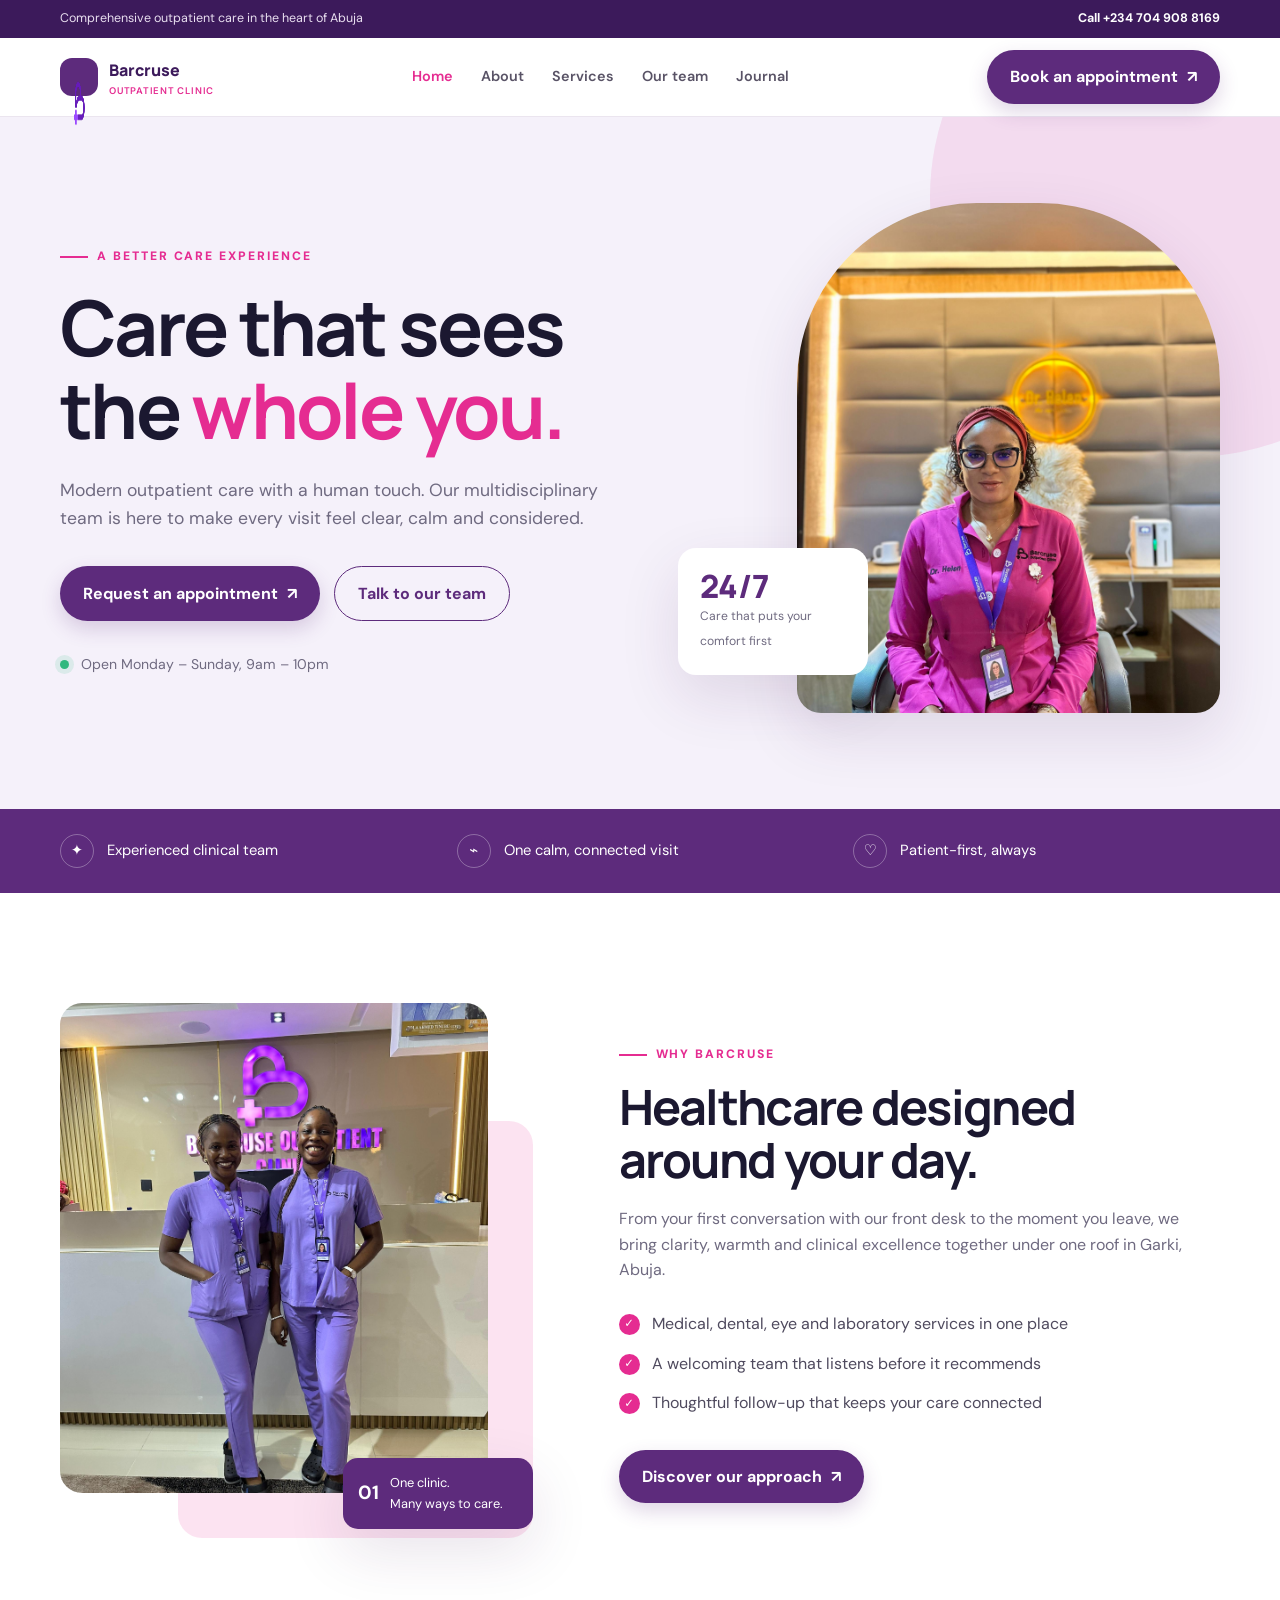
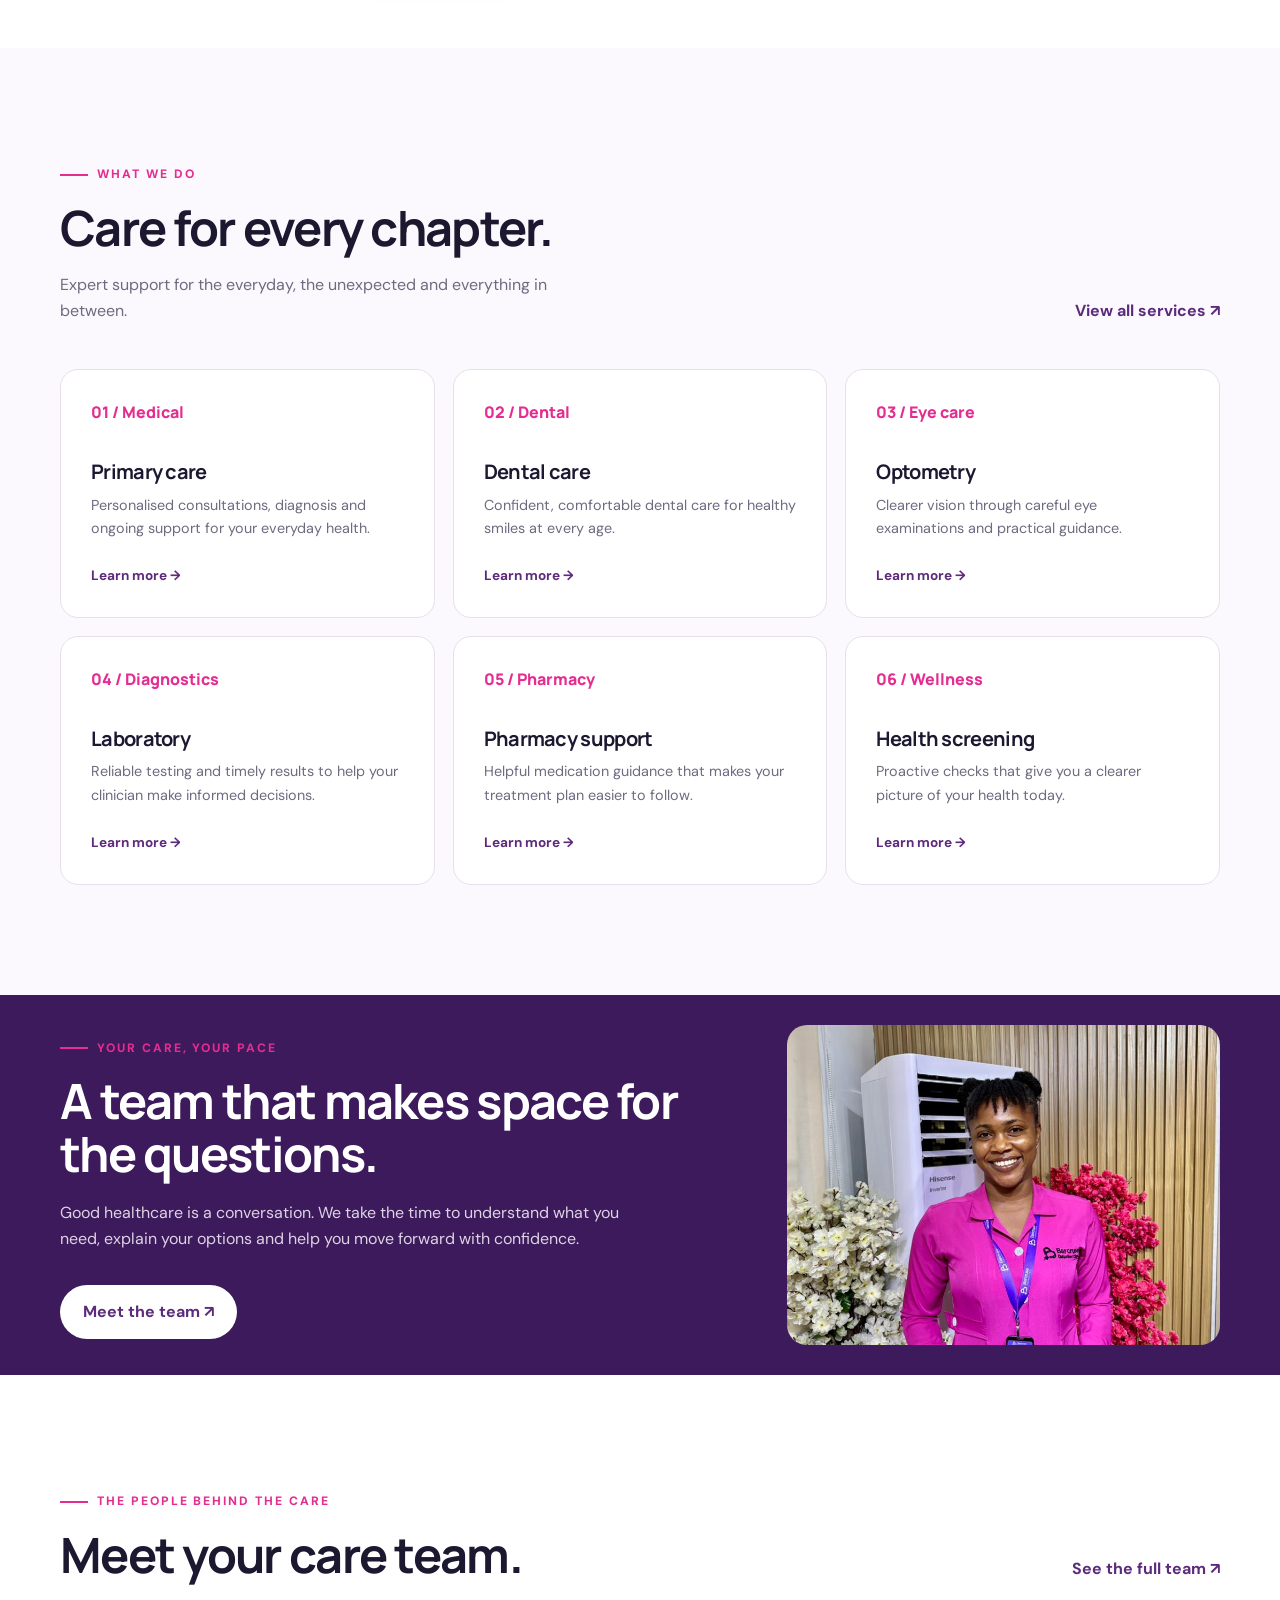
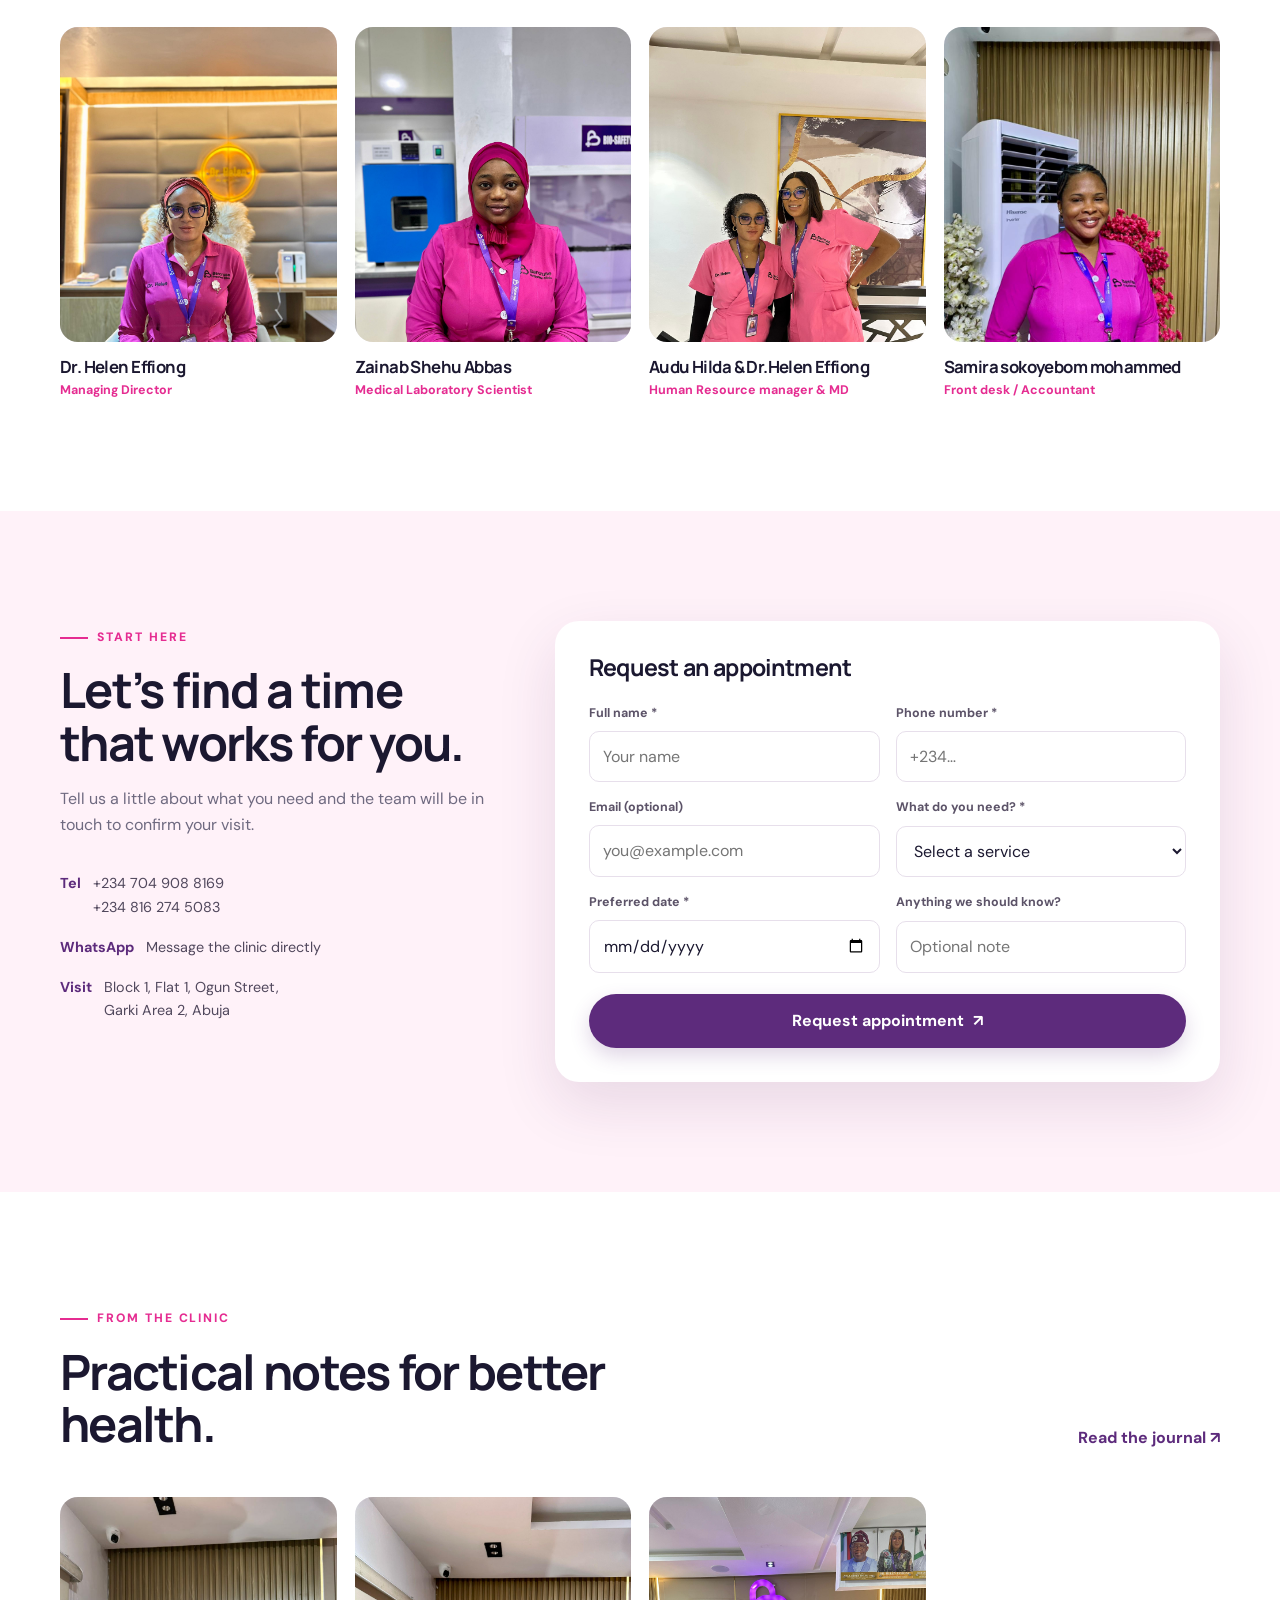
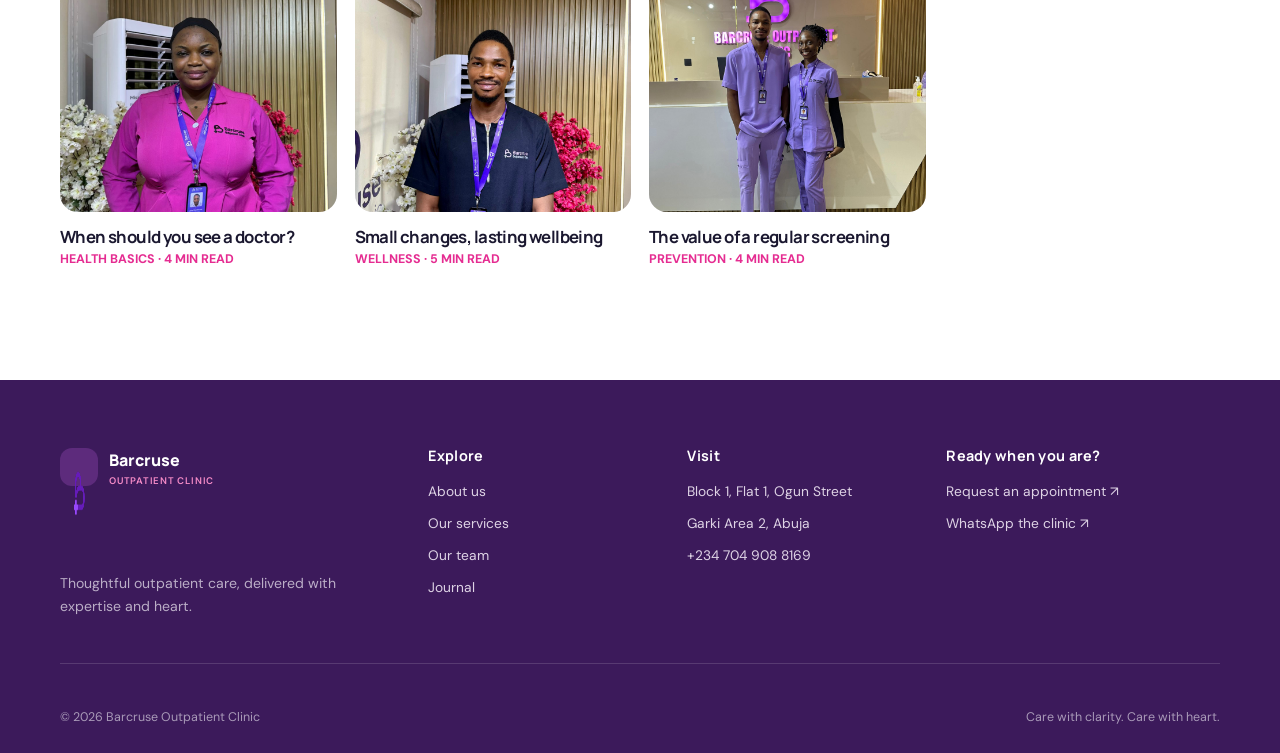
==== index.html @ ee74e8bb "Update index.html" ====
<!doctype html>

<html lang="en">

<head>

  <meta charset="utf-8">

  <meta name="viewport" content="width=device-width, initial-scale=1">

  <title>Barcruse Outpatient Clinic | Compassionate care in Abuja</title>

  <meta name="description" content="Barcruse Outpatient Clinic provides thoughtful medical, dental, eye and laboratory care in Garki, Abuja.">

  <meta property="og:title" content="Barcruse Outpatient Clinic">

  <meta property="og:description" content="Thoughtful outpatient care, delivered with expertise and heart.">

  <meta property="og:type" content="website">

  <link rel="stylesheet" href="styles.css">

</head>

<body>

  <div class="topbar"><div class="container"><span>Comprehensive outpatient care in the heart of Abuja</span><a href="tel:+2347049088169">Call +234 704 908 8169</a></div></div>

  <header class="site-header">

    <div class="container nav">

      <a class="brand" href="index.html" aria-label="Barcruse home"><span class="brand-mark">

  <img src="attached_assets/logo1_1782987223430.png"

       alt="Barcruse Outpatient Clinic logo"

       width="100"

       height="100">

</span><span>Barcruse<small>Outpatient Clinic</small></span></a>

      <button class="menu-toggle" aria-label="Open navigation" aria-expanded="false">☰</button>

      <nav class="nav-links" aria-label="Main navigation">

        <a href="index.html" aria-current="page">Home</a><a href="about-us.html">About</a><a href="index.html#services">Services</a><a href="team.html">Our team</a><a href="#journal">Journal</a>

      </nav>

      <button class="nav-cta" data-booking>Book an appointment <span>↗</span></button>

    </div>

  </header>



  <main>

    <section class="hero">

      <div class="container hero-grid">

        <div>

          <span class="eyebrow">A better care experience</span>

          <h1>Care that sees the <em>whole you.</em></h1>

          <p class="hero-copy">Modern outpatient care with a human touch. Our multidisciplinary team is here to make every visit feel clear, calm and considered.</p>

          <div class="hero-actions"><button class="button" data-booking>Request an appointment <span>↗</span></button><a class="button outline" href="tel:+2347049088169">Talk to our team</a></div>

          <div class="hero-note"><span class="status-dot"></span> Open Monday – Sunday, 9am – 10pm</div>

        </div>

        <div class="hero-visual">

          <img class="hero-photo" src="attached_assets/WhatsApp_Image_2026-08-12_at_11.36.30_AM_1786532005150.jpeg" alt="Dr. Helen at Barcruse Outpatient Clinic">

          <div class="hero-badge"><strong>24/7</strong><span>Care that puts your comfort first</span></div>

        </div>

      </div>

    </section>

    <section class="trust-strip"><div class="container trust-grid"><div class="trust-item"><span class="trust-icon">✦</span> Experienced clinical team</div><div class="trust-item"><span class="trust-icon">⌁</span> One calm, connected visit</div><div class="trust-item"><span class="trust-icon">♡</span> Patient-first, always</div></div></section>



    <section class="section" id="about">

      <div class="container intro-grid">

        <div class="photo-stack"><img src="attached_assets/WhatsApp_Image_2026-08-12_at_11.36.25_AM_1786532005153.jpeg" alt="Barcruse team member in clinic uniform"><div class="floating-card"><strong>01</strong><span>One clinic.<br>Many ways to care.</span></div></div>

        <div class="intro-copy"><span class="eyebrow">Why Barcruse</span><h2>Healthcare designed around your day.</h2><p>From your first conversation with our front desk to the moment you leave, we bring clarity, warmth and clinical excellence together under one roof in Garki, Abuja.</p><ul class="check-list"><li>Medical, dental, eye and laboratory services in one place</li><li>A welcoming team that listens before it recommends</li><li>Thoughtful follow-up that keeps your care connected</li></ul><a class="button" href="about-us.html">Discover our approach <span>↗</span></a></div>

      </div>

    </section>



    <section class="section services" id="services">

      <div class="container">

        <div class="section-head"><div><span class="eyebrow">What we do</span><h2 style="margin-top:17px">Care for every chapter.</h2><p>Expert support for the everyday, the unexpected and everything in between.</p></div><a class="view-all" href="about-us.html#services">View all services ↗</a></div>

        <div class="service-grid">

          <article class="service-card"><span class="service-number">01 / Medical</span><h3>Primary care</h3><p>Personalised consultations, diagnosis and ongoing support for your everyday health.</p><a class="service-link" href="about-us.html#services">Learn more →</a></article>

          <article class="service-card"><span class="service-number">02 / Dental</span><h3>Dental care</h3><p>Confident, comfortable dental care for healthy smiles at every age.</p><a class="service-link" href="about-us.html#services">Learn more →</a></article>

          <article class="service-card"><span class="service-number">03 / Eye care</span><h3>Optometry</h3><p>Clearer vision through careful eye examinations and practical guidance.</p><a class="service-link" href="about-us.html#services">Learn more →</a></article>

          <article class="service-card"><span class="service-number">04 / Diagnostics</span><h3>Laboratory</h3><p>Reliable testing and timely results to help your clinician make informed decisions.</p><a class="service-link" href="about-us.html#services">Learn more →</a></article>

          <article class="service-card"><span class="service-number">05 / Pharmacy</span><h3>Pharmacy support</h3><p>Helpful medication guidance that makes your treatment plan easier to follow.</p><a class="service-link" href="about-us.html#services">Learn more →</a></article>

          <article class="service-card"><span class="service-number">06 / Wellness</span><h3>Health screening</h3><p>Proactive checks that give you a clearer picture of your health today.</p><a class="service-link" href="about-us.html#services">Learn more →</a></article>

        </div>

      </div>

    </section>



    <section class="feature-banner"><div class="container"><div><span class="eyebrow">Your care, your pace</span><h2>A team that makes space for the questions.</h2><p>Good healthcare is a conversation. We take the time to understand what you need, explain your options and help you move forward with confidence.</p><div class="hero-actions"><a class="button light" href="team.html">Meet the team ↗</a></div></div><img class="feature-image" src="attached_assets/WhatsApp_Image_2026-08-12_at_11.36.39_AM_1786532005148.jpeg" alt="Barcruse care team member"></div></section>



    <section class="section"><div class="container"><div class="section-head"><div><span class="eyebrow">The people behind the care</span><h2 style="margin-top:17px">Meet your care team.</h2></div><a class="view-all" href="team.html">See the full team ↗</a></div><div class="team-preview">

      <article class="person-card"><img class="person-photo" src="attached_assets/WhatsApp_Image_2026-08-12_at_11.36.30_AM_1786532005150.jpeg" alt="Dr. Helen Effiong"><h3>Dr. Helen Effiong</h3><p>Managing Director</p></article>

      <article class="person-card"><img class="person-photo" src="attached_assets/WhatsApp_Image_2026-08-12_at_11.36.29_AM_1786532005151.jpeg" alt="Zainab Shehu Abbas"><h3>Zainab Shehu Abbas</h3><p>Medical Laboratory Scientist</p></article>

      <article class="person-card"><img class="person-photo" src="_next/WhatsApp%20Image%202026-08-12%20at%2011.36.22%20AM.jpeg" alt="Clinical team member"><h3>Audu Hilda & Dr.Helen Effiong </h3><p>Human Resource manager & MD</p></article>

      <article class="person-card"><img class="person-photo" src="attached_assets/WhatsApp_Image_2026-08-12_at_11.36.32_AM_1786532005150.jpeg" alt="Barcruse care team member"><h3>Samira sokoyebom mohammed</h3><p>Front desk  / Accountant</p></article>

    </div></div></section>



    <section class="section booking-section" id="booking"><div class="container booking-grid"><div class="booking-copy"><span class="eyebrow">Start here</span><h2>Let’s find a time that works for you.</h2><p>Tell us a little about what you need and the team will be in touch to confirm your visit.</p><div class="contact-list"><a href="tel:+2347049088169"><b>Tel</b><span>+234 704 908 8169<br>+234 816 274 5083</span></a><a href="https://wa.me/2347049088169"><b>WhatsApp</b><span>Message the clinic directly</span></a><div><b>Visit</b><span>Block 1, Flat 1, Ogun Street,<br>Garki Area 2, Abuja</span></div></div></div><div class="form-card"><h3>Request an appointment</h3><form id="appointment-form"><div class="form-grid"><div class="field"><label for="name">Full name *</label><input id="name" name="name" required placeholder="Your name"></div><div class="field"><label for="phone">Phone number *</label><input id="phone" name="phone" type="tel" required placeholder="+234…"></div><div class="field"><label for="email">Email (optional)</label><input id="email" name="email" type="email" placeholder="you@example.com"></div><div class="field"><label for="service">What do you need? *</label><select id="service" name="service" required><option value="">Select a service</option><option>Primary care</option><option>Dental care</option><option>Eye care</option><option>Laboratory</option><option>Health screening</option><option>Pharmacy support</option></select></div><div class="field"><label for="date">Preferred date *</label><input id="date" name="date" type="date" required></div><div class="field"><label for="notes">Anything we should know?</label><input id="notes" name="notes" placeholder="Optional note"></div></div><button class="button" type="submit">Request appointment <span>↗</span></button><div class="form-message" role="status"></div></form></div></div></section>



    <section class="section" id="journal"><div class="container"><div class="section-head"><div><span class="eyebrow">From the clinic</span><h2 style="margin-top:17px">Practical notes for better health.</h2></div><a class="view-all" href="blog/1.html">Read the journal ↗</a></div><div class="team-preview">

      <article class="person-card"><a href="blog/1.html"><img class="person-photo" src="attached_assets/WhatsApp_Image_2026-08-12_at_11.36.27_AM_1786532005152.jpeg" alt="Barcruse clinic team"><h3>When should you see a doctor?</h3><p>HEALTH BASICS · 4 MIN READ</p></a></article>

      <article class="person-card"><a href="blog/2.html"><img class="person-photo" src="attached_assets/WhatsApp_Image_2026-08-12_at_11.36.28_AM_1786532005152.jpeg" alt="Barcruse clinic team"><h3>Small changes, lasting wellbeing</h3><p>WELLNESS · 5 MIN READ</p></a></article>

      <article class="person-card"><a href="blog/3.html"><img class="person-photo" src="attached_assets/WhatsApp_Image_2026-08-12_at_11.36.24_AM_1786532005154.jpeg" alt="Barcruse clinic team"><h3>The value of a regular screening</h3><p>PREVENTION · 4 MIN READ</p></a></article>

    </div></div></section>

  </main>

  <footer class="site-footer"><div class="container footer-grid"><div><a class="brand" href="index.html"><span class="brand-mark">

  <img src="attached_assets/logo1_1782987223430.png"

       alt="Barcruse Outpatient Clinic logo"

       width="100"

       height="100">

</span><span>Barcruse<small>Outpatient Clinic</small></span></a><p>Thoughtful outpatient care, delivered with expertise and heart.</p></div><div><h3>Explore</h3><div class="footer-links"><a href="about-us.html">About us</a><a href="about-us.html#services">Our services</a><a href="team.html">Our team</a><a href="#journal">Journal</a></div></div><div><h3>Visit</h3><div class="footer-links"><span>Block 1, Flat 1, Ogun Street</span><span>Garki Area 2, Abuja</span><a href="tel:+2347049088169">+234 704 908 8169</a></div></div><div><h3>Ready when you are?</h3><div class="footer-links"><a href="#booking">Request an appointment ↗</a><a href="https://wa.me/2347049088169">WhatsApp the clinic ↗</a></div></div></div><div class="container footer-bottom"><span>© <span data-year>2026</span> Barcruse Outpatient Clinic</span><span>Care with clarity. Care with heart.</span></div></footer>

  <div class="modal" id="booking-modal" role="dialog" aria-modal="true" aria-label="Book an appointment"><div class="modal-card form-card"><button class="modal-close" data-close-modal aria-label="Close">×</button><h3>Request an appointment</h3><p style="margin-bottom:20px">Share your details and the clinic team will call to confirm your visit.</p><form id="appointment-form-modal" onsubmit="return false"><div class="form-grid"><div class="field"><label>Full name *</label><input required name="name"></div><div class="field"><label>Phone number *</label><input required name="phone" type="tel"></div><div class="field"><label>Email (optional)</label><input name="email" type="email"></div><div class="field"><label>Service *</label><select required name="service"><option value="">Select a service</option><option>Primary care</option><option>Dental care</option><option>Eye care</option><option>Laboratory</option><option>Health screening</option></select></div><div class="field"><label>Preferred date *</label><input required name="date" type="date"></div><div class="field"><label>Note</label><input name="notes"></div></div><button class="button" type="submit">Send request ↗</button><div class="form-message" role="status"></div></form></div></div>

  <script src="site.js"></script>

</body>

</html>
---- styles.css ----
@import url('https://fonts.googleapis.com/css2?family=DM+Sans:wght@400;500;600;700&family=Manrope:wght@500;600;700;800&display=swap');

:root {
  --ink: #1b1830;
  --muted: #6f6a80;
  --purple: #5d2b7c;
  --purple-dark: #3c1a5b;
  --pink: #e52c91;
  --blush: #fff2f9;
  --lilac: #f5f1fa;
  --line: #e7dfeb;
  --white: #fff;
  --shadow: 0 22px 60px rgba(64, 28, 86, .12);
  --radius: 22px;
}

* { box-sizing: border-box; }
html { scroll-behavior: smooth; }
body {
  margin: 0;
  color: var(--ink);
  background: #fff;
  font-family: "DM Sans", system-ui, sans-serif;
  line-height: 1.6;
}
img { display: block; max-width: 100%; }
a { color: inherit; text-decoration: none; }
button, input, select, textarea { font: inherit; }
button { cursor: pointer; }
.container { width: min(1160px, calc(100% - 48px)); margin: 0 auto; }
.eyebrow {
  display: inline-flex;
  align-items: center;
  gap: 9px;
  color: var(--pink);
  font-size: .76rem;
  font-weight: 800;
  letter-spacing: .16em;
  text-transform: uppercase;
}
.eyebrow::before { content: ""; width: 28px; height: 2px; background: var(--pink); }
h1, h2, h3, h4 { font-family: "Manrope", sans-serif; line-height: 1.08; margin: 0; letter-spacing: -.035em; }
h1 { font-size: clamp(2.65rem, 6vw, 5.2rem); }
h2 { font-size: clamp(2rem, 3.8vw, 3.5rem); }
h3 { font-size: 1.25rem; }
p { margin: 0; color: var(--muted); }
.section { padding: 110px 0; }
.section-head { display: flex; align-items: end; justify-content: space-between; gap: 32px; margin-bottom: 46px; }
.section-head > div { max-width: 640px; }
.section-head p { max-width: 520px; margin-top: 18px; }

.topbar { background: var(--purple-dark); color: #e9dff0; font-size: .78rem; }
.topbar .container { display: flex; justify-content: space-between; gap: 18px; padding: 9px 0; }
.topbar a { color: #fff; font-weight: 700; }
.site-header {
  position: sticky; top: 0; z-index: 20; background: rgba(255,255,255,.94);
  border-bottom: 1px solid rgba(231,223,235,.8); backdrop-filter: blur(18px);
}
.nav { min-height: 78px; display: flex; align-items: center; justify-content: space-between; gap: 28px; }
.brand { display: inline-flex; align-items: center; gap: 11px; font-family: Manrope, sans-serif; font-weight: 800; color: var(--purple-dark); }
.brand-mark { display: grid; place-items: center; width: 38px; height: 38px; border-radius: 12px; background: var(--purple); color: #fff; font-size: 1.25rem; }
.brand small { display: block; color: var(--pink); font: 600 .6rem/1 DM Sans, sans-serif; letter-spacing: .08em; text-transform: uppercase; margin-top: 2px; }
.nav-links { display: flex; align-items: center; gap: 28px; color: #595366; font-weight: 600; font-size: .9rem; }
.nav-links a { transition: color .2s ease; }
.nav-links a:hover, .nav-links a[aria-current="page"] { color: var(--pink); }
.nav-cta, .button { display: inline-flex; align-items: center; justify-content: center; gap: 9px; border: 0; border-radius: 999px; padding: 14px 23px; color: #fff; background: var(--purple); font-weight: 700; box-shadow: 0 8px 20px rgba(93,43,124,.2); transition: transform .2s, background .2s, box-shadow .2s; }
.nav-cta:hover, .button:hover { transform: translateY(-2px); background: var(--pink); box-shadow: 0 12px 24px rgba(229,44,145,.25); }
.button.light { color: var(--purple); background: #fff; box-shadow: none; }
.button.outline { color: var(--purple); background: transparent; border: 1px solid var(--purple); box-shadow: none; }
.button.outline:hover { color: #fff; }
.menu-toggle { display: none; border: 0; background: transparent; color: var(--purple); font-size: 1.55rem; }

.hero { position: relative; overflow: hidden; padding: 86px 0 96px; background: var(--lilac); }
.hero::after { content: ""; position: absolute; width: 520px; height: 520px; border-radius: 50%; background: rgba(229,44,145,.11); right: -170px; top: -180px; }
.hero-grid { position: relative; z-index: 1; display: grid; grid-template-columns: 1fr 1fr; align-items: center; gap: 75px; }
.hero h1 { max-width: 640px; margin: 19px 0 24px; }
.hero h1 em { color: var(--pink); font-style: normal; }
.hero-copy { max-width: 540px; font-size: 1.1rem; }
.hero-actions { display: flex; flex-wrap: wrap; gap: 14px; margin-top: 34px; }
.hero-note { display: flex; align-items: center; gap: 12px; margin-top: 32px; color: var(--muted); font-size: .88rem; }
.status-dot { width: 9px; height: 9px; border-radius: 50%; background: #31b87e; box-shadow: 0 0 0 5px rgba(49,184,126,.13); }
.hero-visual { position: relative; min-height: 510px; }
.hero-photo { width: 78%; height: 510px; margin-left: auto; object-fit: cover; object-position: center; border-radius: 180px 180px 24px 24px; box-shadow: var(--shadow); }
.hero-badge { position: absolute; left: 0; bottom: 38px; width: 190px; padding: 22px; border-radius: 18px; background: #fff; box-shadow: var(--shadow); }
.hero-badge strong { display: block; color: var(--purple); font: 800 2rem/1 Manrope; }
.hero-badge span { color: var(--muted); font-size: .76rem; }

.trust-strip { background: var(--purple); color: #fff; }
.trust-grid { display: grid; grid-template-columns: repeat(3, 1fr); gap: 30px; padding: 25px 0; }
.trust-item { display: flex; align-items: center; gap: 13px; font-size: .92rem; }
.trust-icon { width: 34px; height: 34px; display: grid; place-items: center; border: 1px solid rgba(255,255,255,.3); border-radius: 50%; }

.intro-grid { display: grid; grid-template-columns: .88fr 1.12fr; gap: 86px; align-items: center; }
.photo-stack { position: relative; padding: 0 45px 45px 0; }
.photo-stack::after { content: ""; position: absolute; z-index: -1; right: 0; bottom: 0; width: 75%; height: 78%; border-radius: 24px; background: var(--pink); opacity: .13; }
.photo-stack img { width: 100%; height: 490px; border-radius: 22px; object-fit: cover; object-position: center; }
.floating-card { position: absolute; right: 0; bottom: 9px; display: flex; align-items: center; gap: 11px; width: 190px; padding: 15px; border-radius: 15px; color: #fff; background: var(--purple); font-size: .8rem; box-shadow: var(--shadow); }
.floating-card strong { display: block; font-size: 1.2rem; }
.intro-copy h2 { margin: 17px 0 20px; }
.check-list { display: grid; gap: 14px; margin: 28px 0 34px; padding: 0; list-style: none; }
.check-list li { display: flex; gap: 12px; align-items: start; color: #4f4a5e; }
.check-list li::before { content: "✓"; flex: 0 0 auto; display: grid; place-items: center; width: 21px; height: 21px; color: #fff; background: var(--pink); border-radius: 50%; font-size: .72rem; font-weight: 800; margin-top: 3px; }

.services { background: #fbf9fd; }
.service-grid { display: grid; grid-template-columns: repeat(3, 1fr); gap: 18px; }
.service-card { padding: 30px; border: 1px solid var(--line); border-radius: 18px; background: #fff; transition: transform .25s, box-shadow .25s; }
.service-card:hover { transform: translateY(-5px); box-shadow: var(--shadow); }
.service-number { color: var(--pink); font: 800 1rem Manrope; }
.service-card h3 { margin: 35px 0 11px; }
.service-card p { font-size: .9rem; }
.service-link { display: inline-flex; margin-top: 25px; color: var(--purple); font-weight: 700; font-size: .85rem; }

.feature-banner { position: relative; overflow: hidden; color: #fff; background: var(--purple-dark); }
.feature-banner::before { content: ""; position: absolute; inset: 0; background: linear-gradient(90deg, rgba(60,26,91,.97), rgba(60,26,91,.7)); }
.feature-banner .container { position: relative; z-index: 1; display: grid; grid-template-columns: 1fr .65fr; gap: 60px; align-items: center; min-height: 380px; }
.feature-banner h2 { max-width: 650px; margin: 17px 0 20px; }
.feature-banner p { max-width: 590px; color: #ded3e5; }
.feature-image { width: 100%; height: 320px; object-fit: cover; border-radius: 20px; }

.team-preview { display: grid; grid-template-columns: repeat(4, 1fr); gap: 18px; }
.person-card { min-width: 0; }
.person-photo { height: 315px; width: 100%; object-fit: cover; object-position: center top; border-radius: 18px; background: var(--lilac); }
.person-card h3 { margin-top: 16px; font-size: 1.05rem; }
.person-card p { margin-top: 4px; color: var(--pink); font-size: .78rem; font-weight: 700; }
.view-all { color: var(--purple); font-weight: 700; }

.booking-section { background: var(--blush); }
.booking-grid { display: grid; grid-template-columns: .78fr 1.22fr; gap: 70px; align-items: start; }
.booking-copy h2 { margin: 17px 0; }
.booking-copy > p { max-width: 430px; }
.contact-list { display: grid; gap: 17px; margin-top: 35px; }
.contact-list a, .contact-list div { display: flex; align-items: start; gap: 12px; color: #51485d; font-size: .9rem; }
.contact-list b { color: var(--purple); }
.form-card { padding: 34px; border-radius: 24px; background: #fff; box-shadow: var(--shadow); }
.form-card h3 { margin-bottom: 24px; font-size: 1.45rem; }
.form-grid { display: grid; grid-template-columns: 1fr 1fr; gap: 16px; }
.field { display: grid; gap: 7px; }
.field.full { grid-column: 1 / -1; }
.field label { color: #5c5368; font-size: .78rem; font-weight: 700; }
.field input, .field select, .field textarea { width: 100%; border: 1px solid var(--line); border-radius: 10px; padding: 12px 13px; color: var(--ink); background: #fff; outline: 0; }
.field textarea { resize: vertical; min-height: 94px; }
.field input:focus, .field select:focus, .field textarea:focus { border-color: var(--pink); box-shadow: 0 0 0 3px rgba(229,44,145,.1); }
.form-card .button { margin-top: 21px; width: 100%; }
.form-message { display: none; margin-top: 15px; padding: 13px; border-radius: 10px; color: #176b49; background: #e9f9f1; font-size: .88rem; }
.form-message.show { display: block; }

.page-hero { padding: 88px 0 82px; background: var(--lilac); }
.page-hero h1 { max-width: 730px; margin-top: 18px; }
.page-hero p { max-width: 630px; margin-top: 22px; font-size: 1.05rem; }
.story-grid { display: grid; grid-template-columns: 1.1fr .9fr; gap: 80px; align-items: center; }
.story-grid h2 { margin: 17px 0; }
.story-grid p + p { margin-top: 16px; }
.values { display: grid; gap: 15px; }
.value-card { padding: 23px; border: 1px solid var(--line); border-radius: 16px; background: #fff; }
.value-card h3 { margin-bottom: 6px; }
.value-card p { font-size: .88rem; }
.image-grid { display: grid; grid-template-columns: 1fr 1fr; gap: 16px; }
.image-grid img { height: 260px; width: 100%; object-fit: cover; border-radius: 18px; }
.image-grid img:first-child { height: 390px; grid-row: span 2; }

.team-hero { background: var(--purple-dark); color: #fff; }
.team-hero p { color: #ddd1e7; }
.team-page-grid { display: grid; grid-template-columns: repeat(4, 1fr); gap: 28px 18px; }
.team-page-grid .person-photo { height: 370px; }
.team-intro { display: grid; grid-template-columns: 1fr .85fr; gap: 60px; align-items: end; }
.team-intro p { max-width: 530px; }

.article { max-width: 820px; margin: 0 auto; }
.article h1 { font-size: clamp(2.5rem, 5vw, 4.5rem); margin: 18px 0; }
.article-meta { color: var(--pink); font-size: .83rem; font-weight: 700; }
.article-image { width: 100%; height: 440px; margin: 36px 0; object-fit: cover; border-radius: 22px; }
.article-body { font-size: 1.05rem; }
.article-body h2 { font-size: 2rem; margin: 38px 0 12px; }
.article-body p + p { margin-top: 18px; }
.article-body ul { color: var(--muted); padding-left: 22px; }

.site-footer { padding: 68px 0 25px; color: #ded3e5; background: var(--purple-dark); }
.footer-grid { display: grid; grid-template-columns: 1.2fr .8fr .8fr 1fr; gap: 40px; }
.site-footer .brand { color: #fff; }
.site-footer .brand small { color: #f58bc7; }
.site-footer p { max-width: 280px; margin-top: 17px; color: #bbaec7; font-size: .88rem; }
.site-footer h3 { margin-bottom: 17px; color: #fff; font-size: .9rem; letter-spacing: .02em; }
.footer-links { display: grid; gap: 10px; font-size: .86rem; }
.footer-links a:hover { color: #fff; }
.footer-bottom { display: flex; justify-content: space-between; gap: 18px; padding-top: 44px; margin-top: 46px; border-top: 1px solid rgba(255,255,255,.14); color: #a99ab8; font-size: .78rem; }

.modal { display: none; position: fixed; inset: 0; z-index: 50; place-items: center; padding: 20px; background: rgba(28,17,38,.7); }
.modal.open { display: grid; }
.modal-card { width: min(650px, 100%); max-height: calc(100vh - 40px); overflow-y: auto; position: relative; }
.modal-close { position: absolute; top: 20px; right: 22px; width: 34px; height: 34px; border: 0; border-radius: 50%; color: var(--purple); background: var(--lilac); font-size: 1.2rem; }
body.modal-open { overflow: hidden; }

@media (max-width: 900px) {
  .nav-links { gap: 15px; }
  .nav-cta { padding: 11px 15px; font-size: .82rem; }
  .hero-grid, .intro-grid, .booking-grid, .story-grid, .feature-banner .container, .team-intro { grid-template-columns: 1fr; gap: 45px; }
  .hero { padding-top: 65px; }
  .hero-visual { min-height: auto; }
  .hero-photo { width: 82%; height: 420px; }
  .intro-grid .photo-stack { max-width: 540px; }
  .service-grid { grid-template-columns: repeat(2, 1fr); }
  .team-preview, .team-page-grid { grid-template-columns: repeat(2, 1fr); }
  .feature-banner { padding: 75px 0; }
  .feature-banner .container { min-height: 0; }
  .footer-grid { grid-template-columns: 1fr 1fr; }
}
@media (max-width: 650px) {
  .container { width: min(100% - 32px, 560px); }
  .topbar .container { display: block; text-align: center; }
  .topbar .container span { display: none; }
  .nav { min-height: 70px; }
  .menu-toggle { display: block; }
  .nav-links { display: none; position: absolute; top: 70px; left: 0; right: 0; padding: 18px 16px 23px; flex-direction: column; align-items: stretch; gap: 0; background: #fff; box-shadow: 0 16px 25px rgba(49,26,61,.09); }
  .nav-links.open { display: flex; }
  .nav-links a { padding: 11px 0; border-bottom: 1px solid var(--line); }
  .nav-cta { display: none; }
  .section { padding: 75px 0; }
  .section-head { display: block; margin-bottom: 32px; }
  .section-head .view-all { display: inline-block; margin-top: 17px; }
  .hero { padding: 55px 0 65px; }
  .hero h1 { font-size: 3rem; }
  .hero-photo { width: 88%; height: 360px; }
  .hero-badge { width: 160px; padding: 16px; bottom: 20px; }
  .trust-grid { grid-template-columns: 1fr; gap: 12px; }
  .service-grid, .team-preview, .team-page-grid { grid-template-columns: 1fr 1fr; gap: 14px; }
  .service-card { padding: 20px; }
  .service-card h3 { margin-top: 23px; font-size: 1rem; }
  .person-photo, .team-page-grid .person-photo { height: 230px; }
  .person-card h3 { font-size: .92rem; }
  .photo-stack { padding-right: 25px; padding-bottom: 28px; }
  .photo-stack img { height: 370px; }
  .form-grid { grid-template-columns: 1fr; }
  .field.full { grid-column: auto; }
  .form-card { padding: 23px; }
  .image-grid { gap: 9px; }
  .image-grid img, .image-grid img:first-child { height: 210px; }
  .footer-grid { grid-template-columns: 1fr 1fr; gap: 30px 20px; }
  .footer-grid > :first-child { grid-column: 1 / -1; }
  .footer-bottom { display: block; }
  .footer-bottom span { display: block; margin-top: 7px; }
  .article-image { height: 280px; }
}
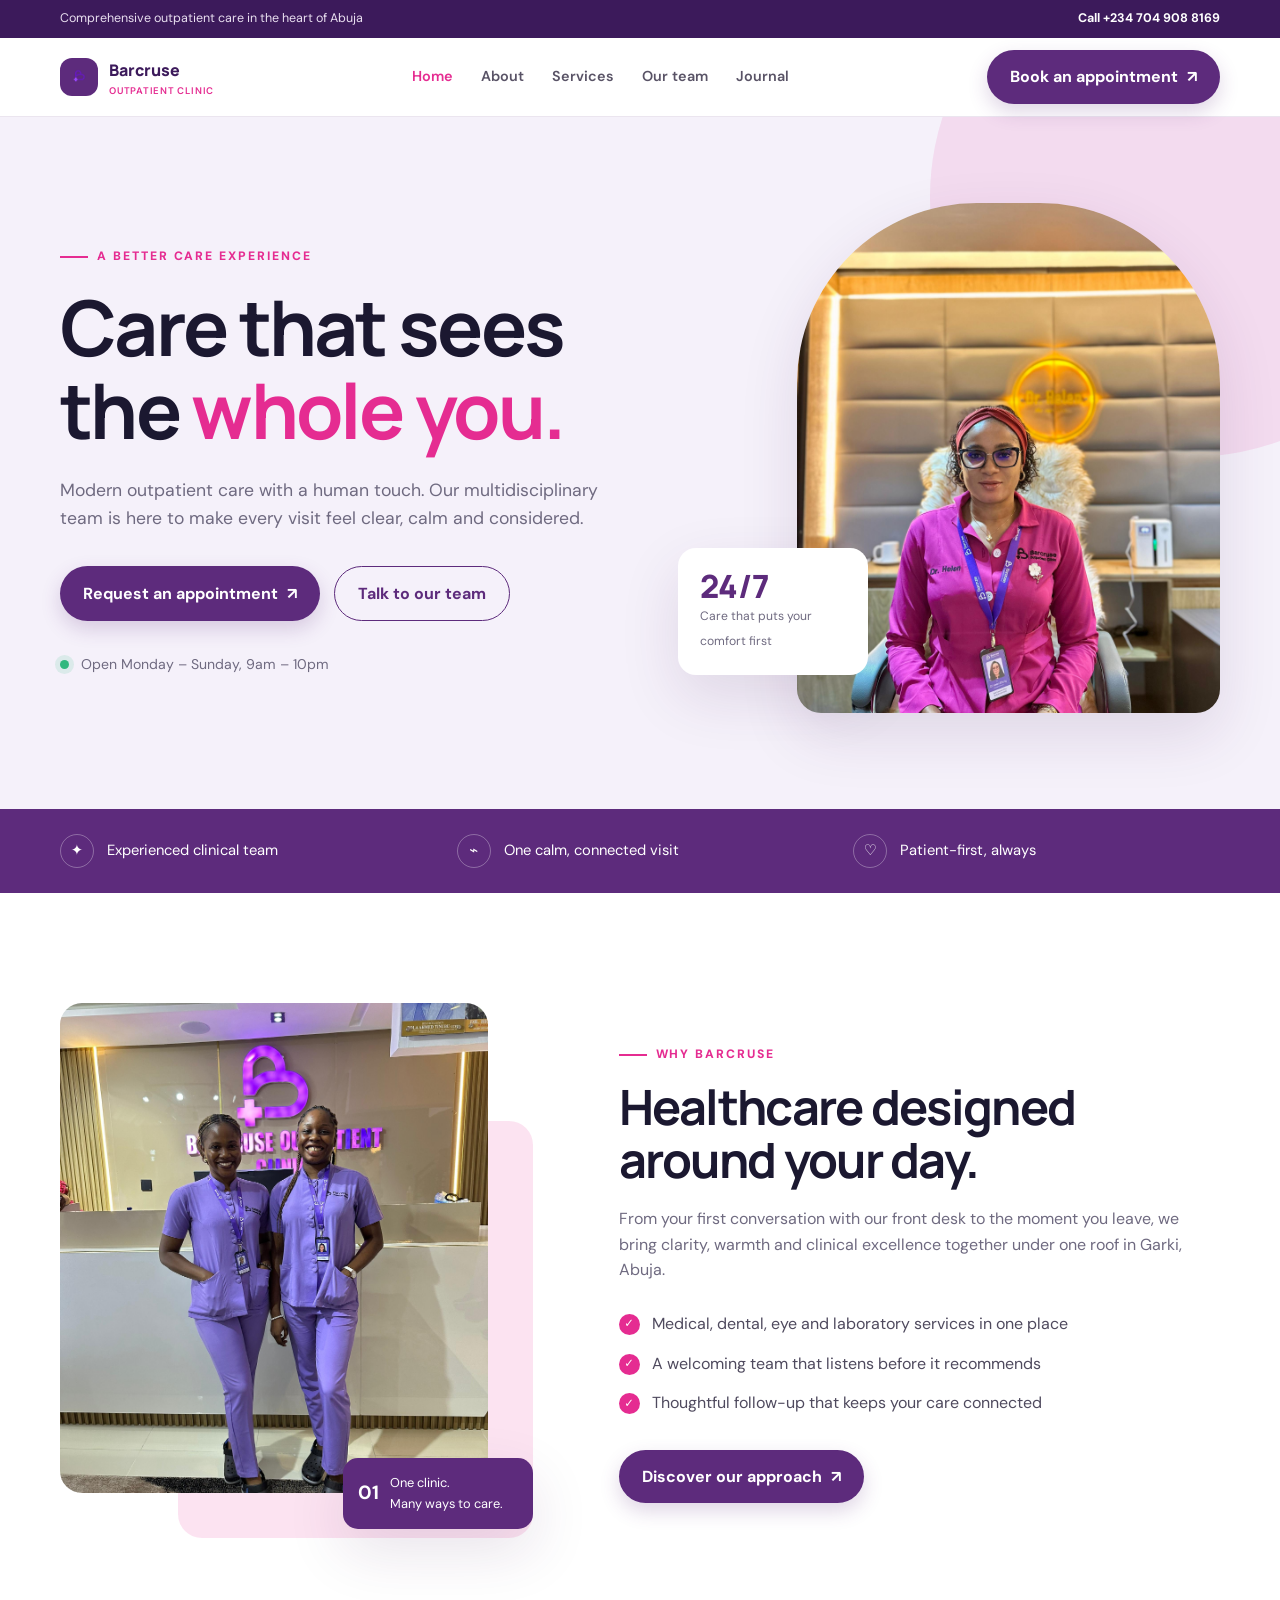
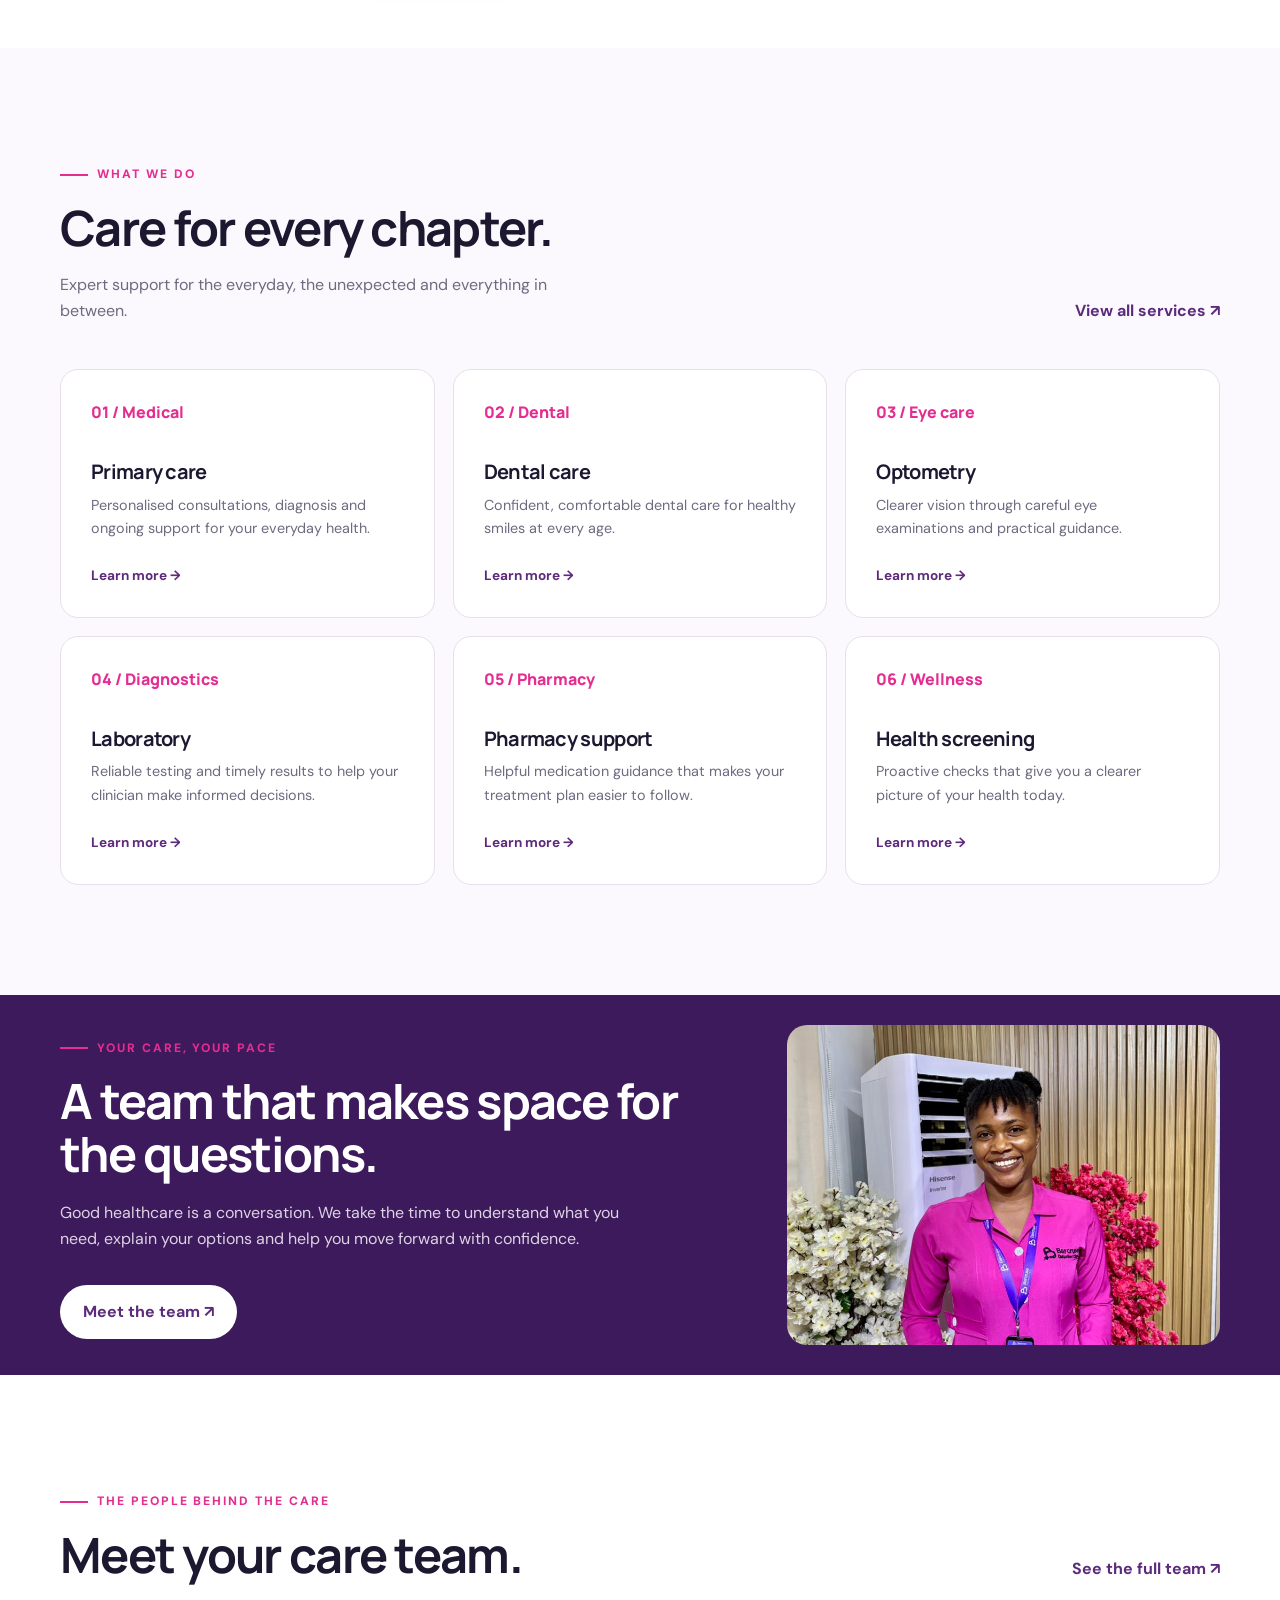
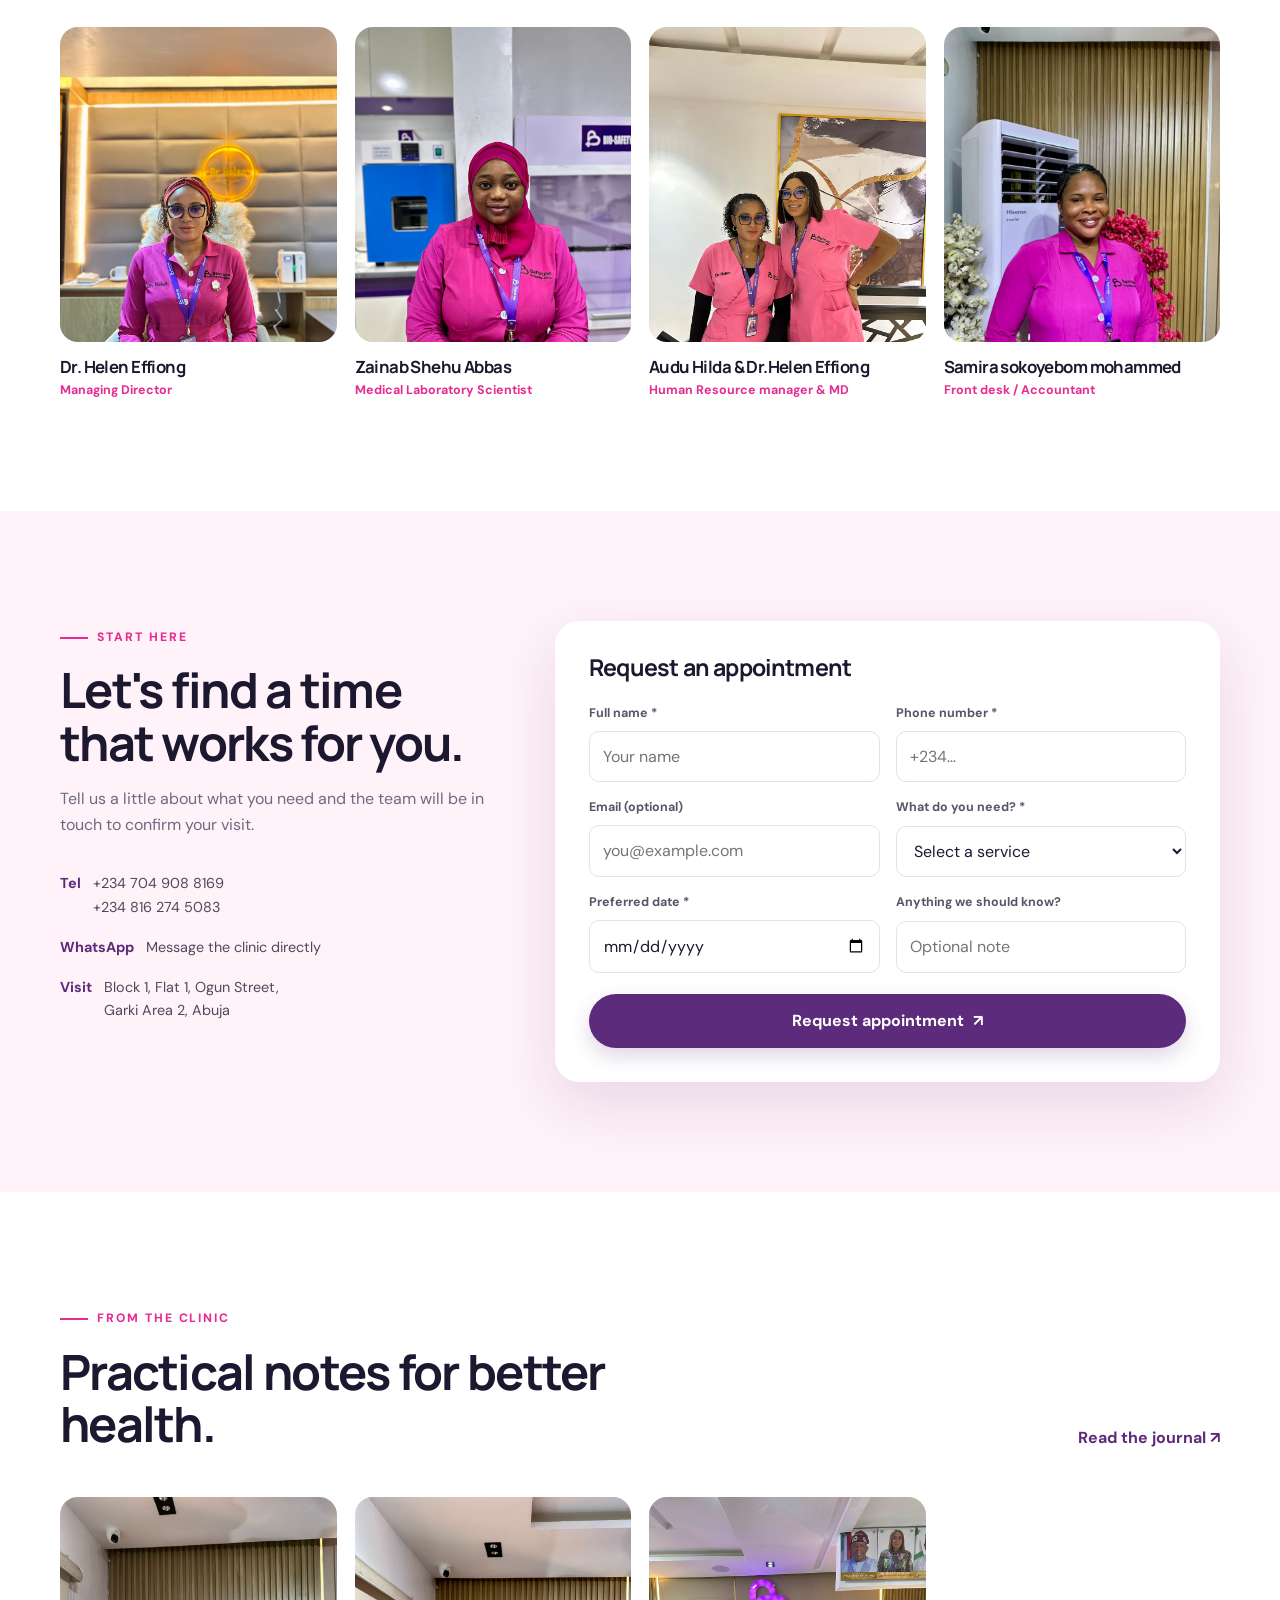
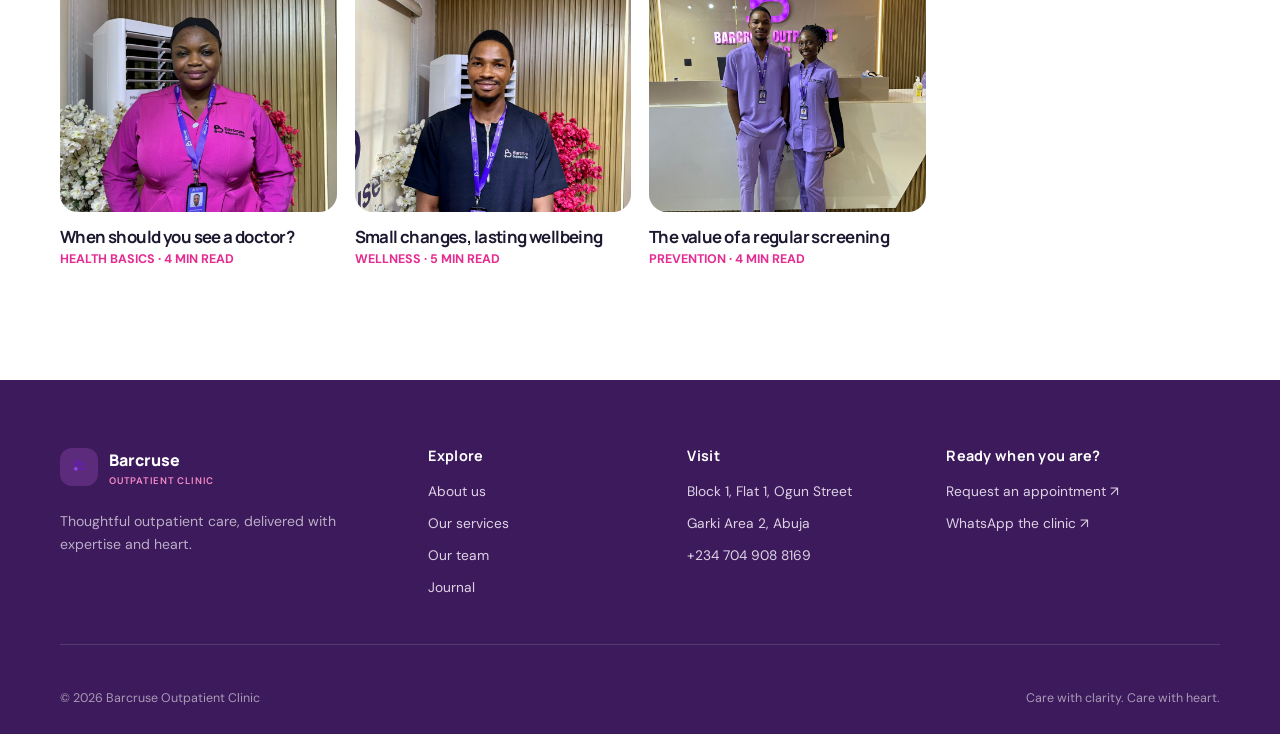
==== commit ade99df2: "Implement booking section with appointment form Added a booking section with appointment request for" ====
--- a/index.html
+++ b/index.html
@@ -1,192 +1,100 @@
 <!doctype html>
-
 <html lang="en">
-
 <head>
-
   <meta charset="utf-8">
-
   <meta name="viewport" content="width=device-width, initial-scale=1">
-
   <title>Barcruse Outpatient Clinic | Compassionate care in Abuja</title>
-
   <meta name="description" content="Barcruse Outpatient Clinic provides thoughtful medical, dental, eye and laboratory care in Garki, Abuja.">
-
   <meta property="og:title" content="Barcruse Outpatient Clinic">
-
   <meta property="og:description" content="Thoughtful outpatient care, delivered with expertise and heart.">
-
   <meta property="og:type" content="website">
-
   <link rel="stylesheet" href="styles.css">
-
 </head>
-
 <body>
-
   <div class="topbar"><div class="container"><span>Comprehensive outpatient care in the heart of Abuja</span><a href="tel:+2347049088169">Call +234 704 908 8169</a></div></div>
-
   <header class="site-header">
-
     <div class="container nav">
-
       <a class="brand" href="index.html" aria-label="Barcruse home"><span class="brand-mark">
-
   <img src="attached_assets/logo1_1782987223430.png"
-
        alt="Barcruse Outpatient Clinic logo"
-
        width="100"
-
-       height="100">
-
+       height="100"
+       style="width:100%;height:100%;object-fit:contain;display:block"
+       onerror="this.onerror=null;this.parentElement.innerHTML='<span style=&quot;font-weight:700;font-size:20px&quot;>B</span>';">
 </span><span>Barcruse<small>Outpatient Clinic</small></span></a>
-
       <button class="menu-toggle" aria-label="Open navigation" aria-expanded="false">☰</button>
-
       <nav class="nav-links" aria-label="Main navigation">
-
         <a href="index.html" aria-current="page">Home</a><a href="about-us.html">About</a><a href="index.html#services">Services</a><a href="team.html">Our team</a><a href="#journal">Journal</a>
-
       </nav>
-
       <button class="nav-cta" data-booking>Book an appointment <span>↗</span></button>
-
     </div>
-
   </header>
 
+  <main>
+    <section class="hero">
+      <div class="container hero-grid">
+        <div>
+          <span class="eyebrow">A better care experience</span>
+          <h1>Care that sees the <em>whole you.</em></h1>
+          <p class="hero-copy">Modern outpatient care with a human touch. Our multidisciplinary team is here to make every visit feel clear, calm and considered.</p>
+          <div class="hero-actions"><button class="button" data-booking>Request an appointment <span>↗</span></button><a class="button outline" href="tel:+2347049088169">Talk to our team</a></div>
+          <div class="hero-note"><span class="status-dot"></span> Open Monday – Sunday, 9am – 10pm</div>
+        </div>
+        <div class="hero-visual">
+          <img class="hero-photo" src="attached_assets/WhatsApp_Image_2026-08-12_at_11.36.30_AM_1786532005150.jpeg" alt="Dr. Helen at Barcruse Outpatient Clinic">
+          <div class="hero-badge"><strong>24/7</strong><span>Care that puts your comfort first</span></div>
+        </div>
+      </div>
+    </section>
+    <section class="trust-strip"><div class="container trust-grid"><div class="trust-item"><span class="trust-icon">✦</span> Experienced clinical team</div><div class="trust-item"><span class="trust-icon">⌁</span> One calm, connected visit</div><div class="trust-item"><span class="trust-icon">♡</span> Patient-first, always</div></div></section>
 
-
-  <main>
-
-    <section class="hero">
-
-      <div class="container hero-grid">
-
-        <div>
-
-          <span class="eyebrow">A better care experience</span>
-
-          <h1>Care that sees the <em>whole you.</em></h1>
-
-          <p class="hero-copy">Modern outpatient care with a human touch. Our multidisciplinary team is here to make every visit feel clear, calm and considered.</p>
-
-          <div class="hero-actions"><button class="button" data-booking>Request an appointment <span>↗</span></button><a class="button outline" href="tel:+2347049088169">Talk to our team</a></div>
-
-          <div class="hero-note"><span class="status-dot"></span> Open Monday – Sunday, 9am – 10pm</div>
-
-        </div>
-
-        <div class="hero-visual">
-
-          <img class="hero-photo" src="attached_assets/WhatsApp_Image_2026-08-12_at_11.36.30_AM_1786532005150.jpeg" alt="Dr. Helen at Barcruse Outpatient Clinic">
-
-          <div class="hero-badge"><strong>24/7</strong><span>Care that puts your comfort first</span></div>
-
-        </div>
-
+    <section class="section" id="about">
+      <div class="container intro-grid">
+        <div class="photo-stack"><img src="attached_assets/WhatsApp_Image_2026-08-12_at_11.36.25_AM_1786532005153.jpeg" alt="Barcruse team member in clinic uniform"><div class="floating-card"><strong>01</strong><span>One clinic.<br>Many ways to care.</span></div></div>
+        <div class="intro-copy"><span class="eyebrow">Why Barcruse</span><h2>Healthcare designed around your day.</h2><p>From your first conversation with our front desk to the moment you leave, we bring clarity, warmth and clinical excellence together under one roof in Garki, Abuja.</p><ul class="check-list"><li>Medical, dental, eye and laboratory services in one place</li><li>A welcoming team that listens before it recommends</li><li>Thoughtful follow-up that keeps your care connected</li></ul><a class="button" href="about-us.html">Discover our approach <span>↗</span></a></div>
       </div>
-
     </section>
 
-    <section class="trust-strip"><div class="container trust-grid"><div class="trust-item"><span class="trust-icon">✦</span> Experienced clinical team</div><div class="trust-item"><span class="trust-icon">⌁</span> One calm, connected visit</div><div class="trust-item"><span class="trust-icon">♡</span> Patient-first, always</div></div></section>
-
-
-
-    <section class="section" id="about">
-
-      <div class="container intro-grid">
-
-        <div class="photo-stack"><img src="attached_assets/WhatsApp_Image_2026-08-12_at_11.36.25_AM_1786532005153.jpeg" alt="Barcruse team member in clinic uniform"><div class="floating-card"><strong>01</strong><span>One clinic.<br>Many ways to care.</span></div></div>
-
-        <div class="intro-copy"><span class="eyebrow">Why Barcruse</span><h2>Healthcare designed around your day.</h2><p>From your first conversation with our front desk to the moment you leave, we bring clarity, warmth and clinical excellence together under one roof in Garki, Abuja.</p><ul class="check-list"><li>Medical, dental, eye and laboratory services in one place</li><li>A welcoming team that listens before it recommends</li><li>Thoughtful follow-up that keeps your care connected</li></ul><a class="button" href="about-us.html">Discover our approach <span>↗</span></a></div>
-
+    <section class="section services" id="services">
+      <div class="container">
+        <div class="section-head"><div><span class="eyebrow">What we do</span><h2 style="margin-top:17px">Care for every chapter.</h2><p>Expert support for the everyday, the unexpected and everything in between.</p></div><a class="view-all" href="about-us.html#services">View all services ↗</a></div>
+        <div class="service-grid">
+          <article class="service-card"><span class="service-number">01 / Medical</span><h3>Primary care</h3><p>Personalised consultations, diagnosis and ongoing support for your everyday health.</p><a class="service-link" href="about-us.html#services">Learn more →</a></article>
+          <article class="service-card"><span class="service-number">02 / Dental</span><h3>Dental care</h3><p>Confident, comfortable dental care for healthy smiles at every age.</p><a class="service-link" href="about-us.html#services">Learn more →</a></article>
+          <article class="service-card"><span class="service-number">03 / Eye care</span><h3>Optometry</h3><p>Clearer vision through careful eye examinations and practical guidance.</p><a class="service-link" href="about-us.html#services">Learn more →</a></article>
+          <article class="service-card"><span class="service-number">04 / Diagnostics</span><h3>Laboratory</h3><p>Reliable testing and timely results to help your clinician make informed decisions.</p><a class="service-link" href="about-us.html#services">Learn more →</a></article>
+          <article class="service-card"><span class="service-number">05 / Pharmacy</span><h3>Pharmacy support</h3><p>Helpful medication guidance that makes your treatment plan easier to follow.</p><a class="service-link" href="about-us.html#services">Learn more →</a></article>
+          <article class="service-card"><span class="service-number">06 / Wellness</span><h3>Health screening</h3><p>Proactive checks that give you a clearer picture of your health today.</p><a class="service-link" href="about-us.html#services">Learn more →</a></article>
+        </div>
       </div>
-
     </section>
-
-
-
-    <section class="section services" id="services">
-
-      <div class="container">
-
-        <div class="section-head"><div><span class="eyebrow">What we do</span><h2 style="margin-top:17px">Care for every chapter.</h2><p>Expert support for the everyday, the unexpected and everything in between.</p></div><a class="view-all" href="about-us.html#services">View all services ↗</a></div>
-
-        <div class="service-grid">
-
-          <article class="service-card"><span class="service-number">01 / Medical</span><h3>Primary care</h3><p>Personalised consultations, diagnosis and ongoing support for your everyday health.</p><a class="service-link" href="about-us.html#services">Learn more →</a></article>
-
-          <article class="service-card"><span class="service-number">02 / Dental</span><h3>Dental care</h3><p>Confident, comfortable dental care for healthy smiles at every age.</p><a class="service-link" href="about-us.html#services">Learn more →</a></article>
-
-          <article class="service-card"><span class="service-number">03 / Eye care</span><h3>Optometry</h3><p>Clearer vision through careful eye examinations and practical guidance.</p><a class="service-link" href="about-us.html#services">Learn more →</a></article>
-
-          <article class="service-card"><span class="service-number">04 / Diagnostics</span><h3>Laboratory</h3><p>Reliable testing and timely results to help your clinician make informed decisions.</p><a class="service-link" href="about-us.html#services">Learn more →</a></article>
-
-          <article class="service-card"><span class="service-number">05 / Pharmacy</span><h3>Pharmacy support</h3><p>Helpful medication guidance that makes your treatment plan easier to follow.</p><a class="service-link" href="about-us.html#services">Learn more →</a></article>
-
-          <article class="service-card"><span class="service-number">06 / Wellness</span><h3>Health screening</h3><p>Proactive checks that give you a clearer picture of your health today.</p><a class="service-link" href="about-us.html#services">Learn more →</a></article>
-
-        </div>
-
-      </div>
-
-    </section>
-
-
 
     <section class="feature-banner"><div class="container"><div><span class="eyebrow">Your care, your pace</span><h2>A team that makes space for the questions.</h2><p>Good healthcare is a conversation. We take the time to understand what you need, explain your options and help you move forward with confidence.</p><div class="hero-actions"><a class="button light" href="team.html">Meet the team ↗</a></div></div><img class="feature-image" src="attached_assets/WhatsApp_Image_2026-08-12_at_11.36.39_AM_1786532005148.jpeg" alt="Barcruse care team member"></div></section>
 
-
-
     <section class="section"><div class="container"><div class="section-head"><div><span class="eyebrow">The people behind the care</span><h2 style="margin-top:17px">Meet your care team.</h2></div><a class="view-all" href="team.html">See the full team ↗</a></div><div class="team-preview">
-
       <article class="person-card"><img class="person-photo" src="attached_assets/WhatsApp_Image_2026-08-12_at_11.36.30_AM_1786532005150.jpeg" alt="Dr. Helen Effiong"><h3>Dr. Helen Effiong</h3><p>Managing Director</p></article>
-
       <article class="person-card"><img class="person-photo" src="attached_assets/WhatsApp_Image_2026-08-12_at_11.36.29_AM_1786532005151.jpeg" alt="Zainab Shehu Abbas"><h3>Zainab Shehu Abbas</h3><p>Medical Laboratory Scientist</p></article>
-
       <article class="person-card"><img class="person-photo" src="_next/WhatsApp%20Image%202026-08-12%20at%2011.36.22%20AM.jpeg" alt="Clinical team member"><h3>Audu Hilda & Dr.Helen Effiong </h3><p>Human Resource manager & MD</p></article>
-
       <article class="person-card"><img class="person-photo" src="attached_assets/WhatsApp_Image_2026-08-12_at_11.36.32_AM_1786532005150.jpeg" alt="Barcruse care team member"><h3>Samira sokoyebom mohammed</h3><p>Front desk  / Accountant</p></article>
-
     </div></div></section>
 
-
-
-    <section class="section booking-section" id="booking"><div class="container booking-grid"><div class="booking-copy"><span class="eyebrow">Start here</span><h2>Let’s find a time that works for you.</h2><p>Tell us a little about what you need and the team will be in touch to confirm your visit.</p><div class="contact-list"><a href="tel:+2347049088169"><b>Tel</b><span>+234 704 908 8169<br>+234 816 274 5083</span></a><a href="https://wa.me/2347049088169"><b>WhatsApp</b><span>Message the clinic directly</span></a><div><b>Visit</b><span>Block 1, Flat 1, Ogun Street,<br>Garki Area 2, Abuja</span></div></div></div><div class="form-card"><h3>Request an appointment</h3><form id="appointment-form"><div class="form-grid"><div class="field"><label for="name">Full name *</label><input id="name" name="name" required placeholder="Your name"></div><div class="field"><label for="phone">Phone number *</label><input id="phone" name="phone" type="tel" required placeholder="+234…"></div><div class="field"><label for="email">Email (optional)</label><input id="email" name="email" type="email" placeholder="you@example.com"></div><div class="field"><label for="service">What do you need? *</label><select id="service" name="service" required><option value="">Select a service</option><option>Primary care</option><option>Dental care</option><option>Eye care</option><option>Laboratory</option><option>Health screening</option><option>Pharmacy support</option></select></div><div class="field"><label for="date">Preferred date *</label><input id="date" name="date" type="date" required></div><div class="field"><label for="notes">Anything we should know?</label><input id="notes" name="notes" placeholder="Optional note"></div></div><button class="button" type="submit">Request appointment <span>↗</span></button><div class="form-message" role="status"></div></form></div></div></section>
-
-
+    <section class="section booking-section" id="booking"><div class="container booking-grid"><div class="booking-copy"><span class="eyebrow">Start here</span><h2>Let's find a time that works for you.</h2><p>Tell us a little about what you need and the team will be in touch to confirm your visit.</p><div class="contact-list"><a href="tel:+2347049088169"><b>Tel</b><span>+234 704 908 8169<br>+234 816 274 5083</span></a><a href="https://wa.me/2347049088169"><b>WhatsApp</b><span>Message the clinic directly</span></a><div><b>Visit</b><span>Block 1, Flat 1, Ogun Street,<br>Garki Area 2, Abuja</span></div></div></div><div class="form-card"><h3>Request an appointment</h3><form id="appointment-form"><div class="form-grid"><div class="field"><label for="name">Full name *</label><input id="name" name="name" required placeholder="Your name"></div><div class="field"><label for="phone">Phone number *</label><input id="phone" name="phone" type="tel" required placeholder="+234…"></div><div class="field"><label for="email">Email (optional)</label><input id="email" name="email" type="email" placeholder="you@example.com"></div><div class="field"><label for="service">What do you need? *</label><select id="service" name="service" required><option value="">Select a service</option><option>Primary care</option><option>Dental care</option><option>Eye care</option><option>Laboratory</option><option>Health screening</option><option>Pharmacy support</option></select></div><div class="field"><label for="date">Preferred date *</label><input id="date" name="date" type="date" required></div><div class="field"><label for="notes">Anything we should know?</label><input id="notes" name="notes" placeholder="Optional note"></div></div><button class="button" type="submit">Request appointment <span>↗</span></button><div class="form-message" role="status"></div></form></div></div></section>
 
     <section class="section" id="journal"><div class="container"><div class="section-head"><div><span class="eyebrow">From the clinic</span><h2 style="margin-top:17px">Practical notes for better health.</h2></div><a class="view-all" href="blog/1.html">Read the journal ↗</a></div><div class="team-preview">
-
       <article class="person-card"><a href="blog/1.html"><img class="person-photo" src="attached_assets/WhatsApp_Image_2026-08-12_at_11.36.27_AM_1786532005152.jpeg" alt="Barcruse clinic team"><h3>When should you see a doctor?</h3><p>HEALTH BASICS · 4 MIN READ</p></a></article>
-
       <article class="person-card"><a href="blog/2.html"><img class="person-photo" src="attached_assets/WhatsApp_Image_2026-08-12_at_11.36.28_AM_1786532005152.jpeg" alt="Barcruse clinic team"><h3>Small changes, lasting wellbeing</h3><p>WELLNESS · 5 MIN READ</p></a></article>
-
       <article class="person-card"><a href="blog/3.html"><img class="person-photo" src="attached_assets/WhatsApp_Image_2026-08-12_at_11.36.24_AM_1786532005154.jpeg" alt="Barcruse clinic team"><h3>The value of a regular screening</h3><p>PREVENTION · 4 MIN READ</p></a></article>
-
     </div></div></section>
-
   </main>
-
   <footer class="site-footer"><div class="container footer-grid"><div><a class="brand" href="index.html"><span class="brand-mark">
-
   <img src="attached_assets/logo1_1782987223430.png"
-
        alt="Barcruse Outpatient Clinic logo"
-
        width="100"
-
-       height="100">
-
+       height="100"
+       style="width:100%;height:100%;object-fit:contain;display:block"
+       onerror="this.onerror=null;this.parentElement.innerHTML='<span style=&quot;font-weight:700;font-size:20px&quot;>B</span>';">
 </span><span>Barcruse<small>Outpatient Clinic</small></span></a><p>Thoughtful outpatient care, delivered with expertise and heart.</p></div><div><h3>Explore</h3><div class="footer-links"><a href="about-us.html">About us</a><a href="about-us.html#services">Our services</a><a href="team.html">Our team</a><a href="#journal">Journal</a></div></div><div><h3>Visit</h3><div class="footer-links"><span>Block 1, Flat 1, Ogun Street</span><span>Garki Area 2, Abuja</span><a href="tel:+2347049088169">+234 704 908 8169</a></div></div><div><h3>Ready when you are?</h3><div class="footer-links"><a href="#booking">Request an appointment ↗</a><a href="https://wa.me/2347049088169">WhatsApp the clinic ↗</a></div></div></div><div class="container footer-bottom"><span>© <span data-year>2026</span> Barcruse Outpatient Clinic</span><span>Care with clarity. Care with heart.</span></div></footer>
-
   <div class="modal" id="booking-modal" role="dialog" aria-modal="true" aria-label="Book an appointment"><div class="modal-card form-card"><button class="modal-close" data-close-modal aria-label="Close">×</button><h3>Request an appointment</h3><p style="margin-bottom:20px">Share your details and the clinic team will call to confirm your visit.</p><form id="appointment-form-modal" onsubmit="return false"><div class="form-grid"><div class="field"><label>Full name *</label><input required name="name"></div><div class="field"><label>Phone number *</label><input required name="phone" type="tel"></div><div class="field"><label>Email (optional)</label><input name="email" type="email"></div><div class="field"><label>Service *</label><select required name="service"><option value="">Select a service</option><option>Primary care</option><option>Dental care</option><option>Eye care</option><option>Laboratory</option><option>Health screening</option></select></div><div class="field"><label>Preferred date *</label><input required name="date" type="date"></div><div class="field"><label>Note</label><input name="notes"></div></div><button class="button" type="submit">Send request ↗</button><div class="form-message" role="status"></div></form></div></div>
-
   <script src="site.js"></script>
-
 </body>
-
 </html>
-
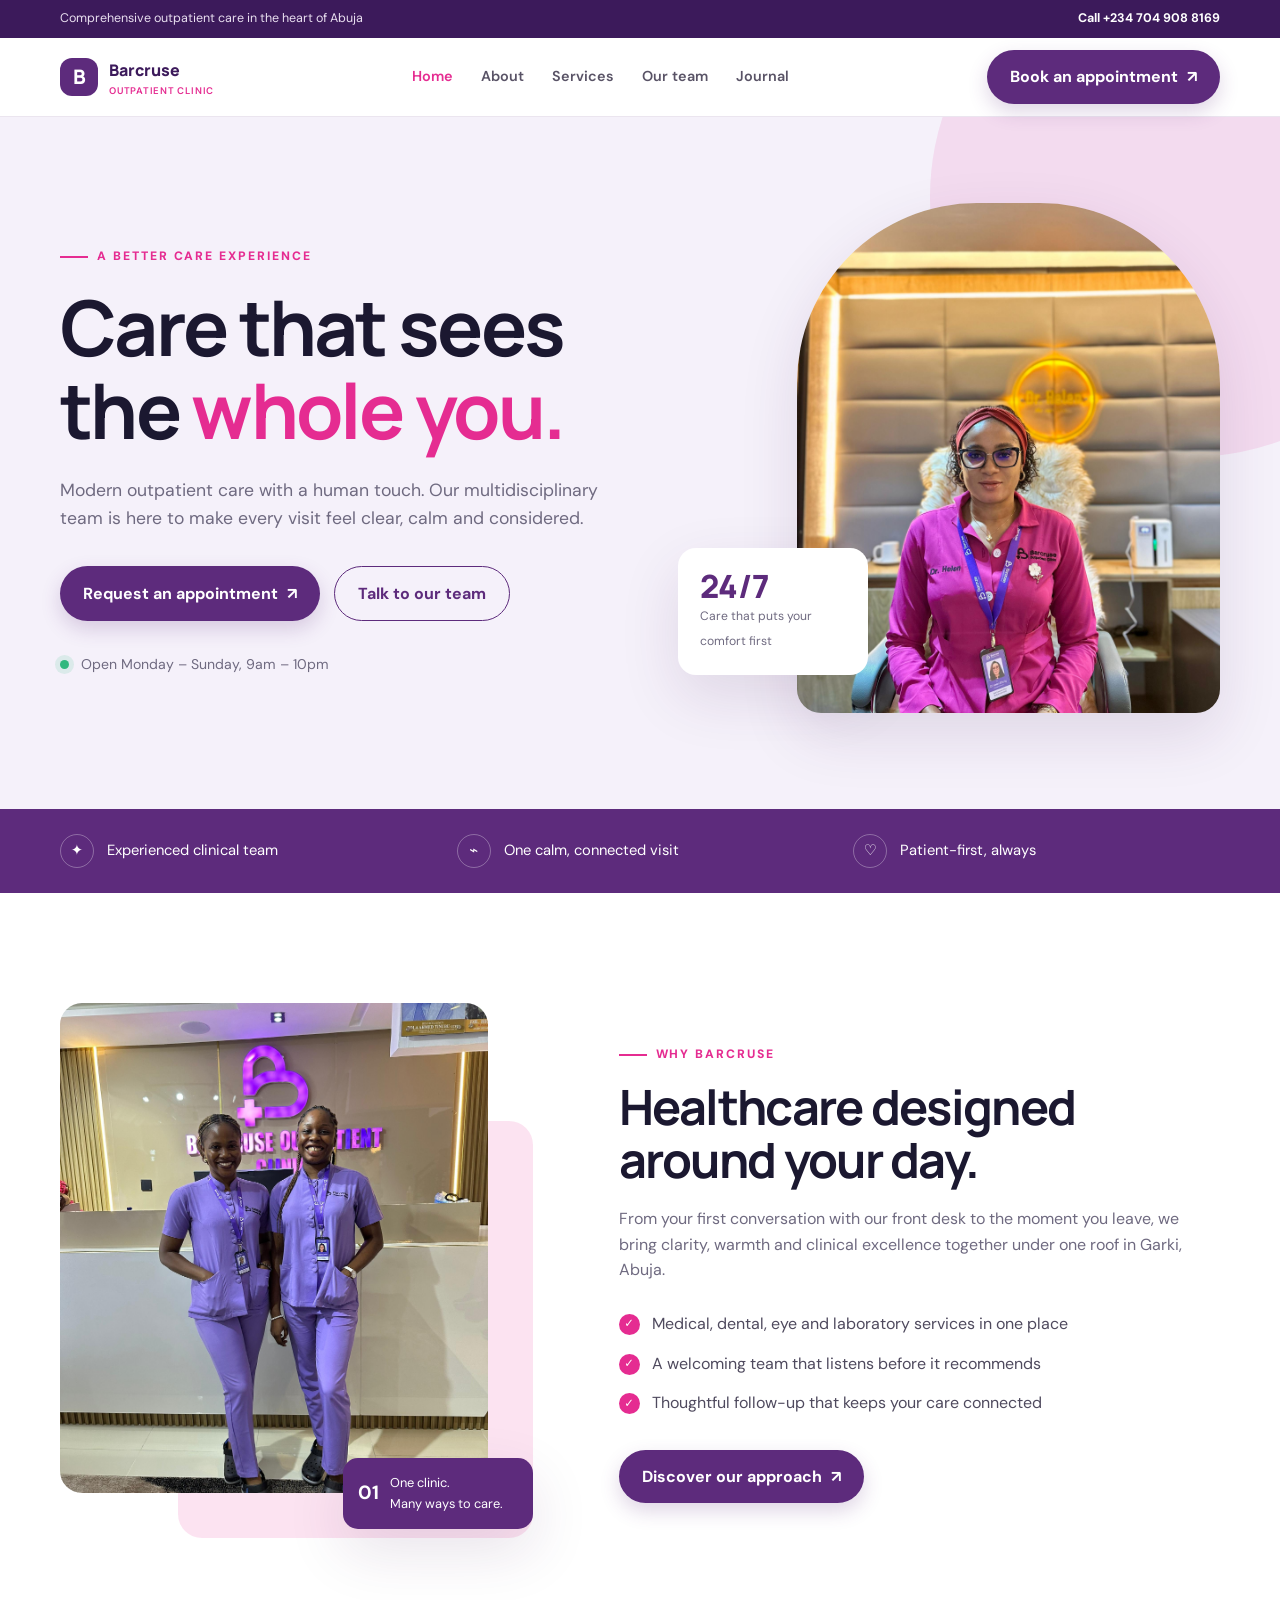
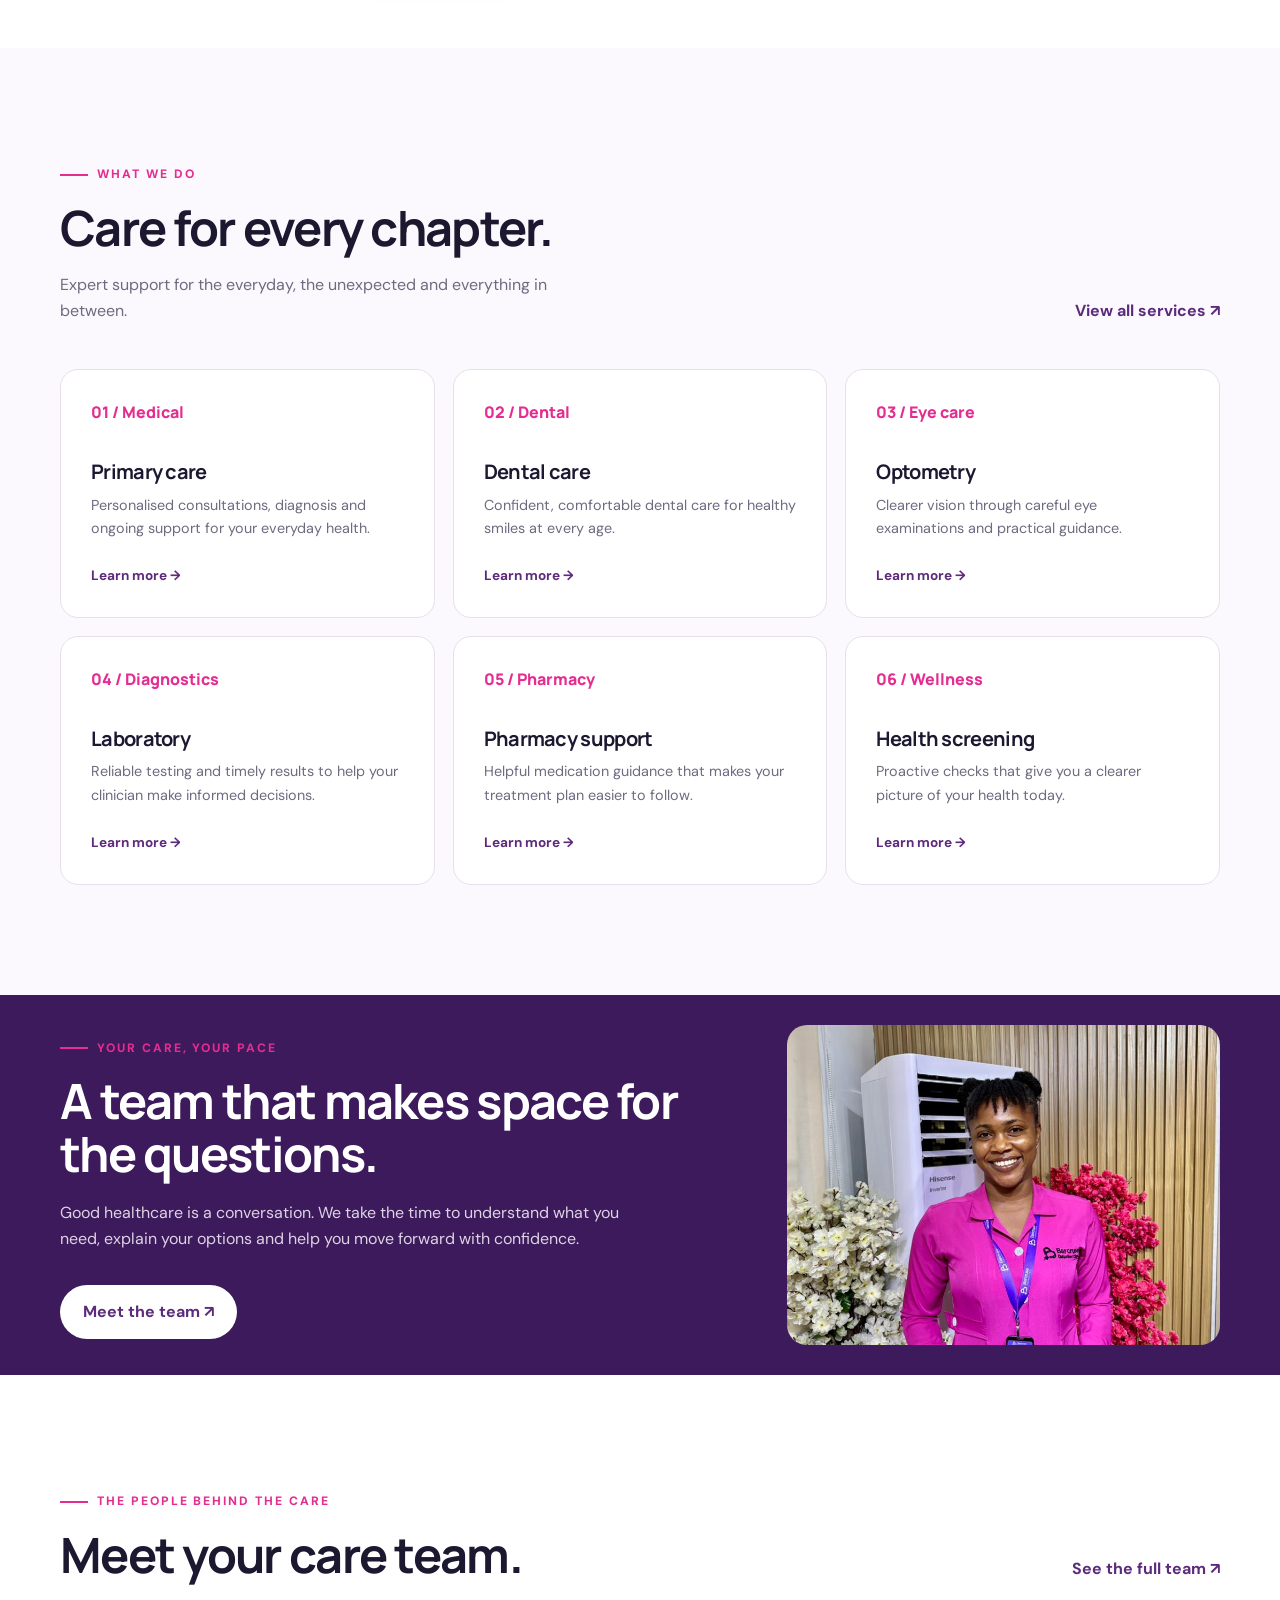
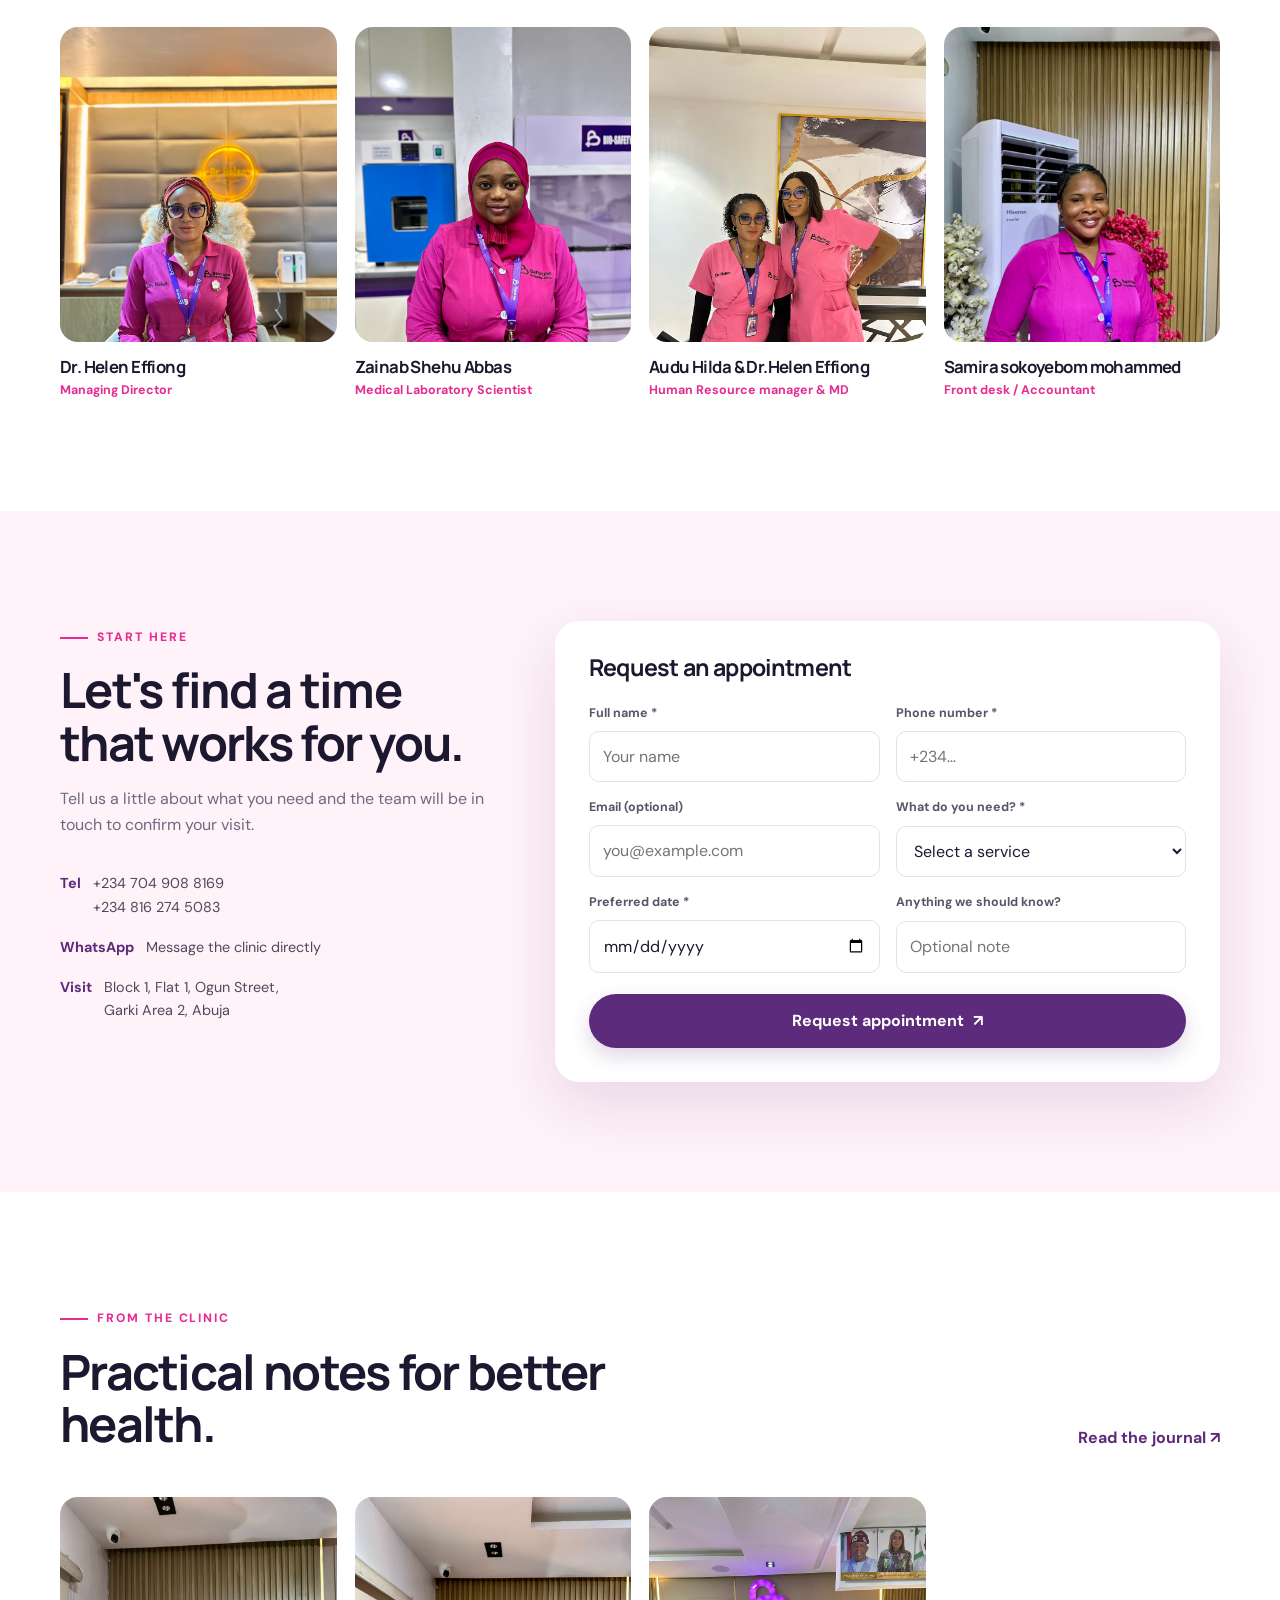
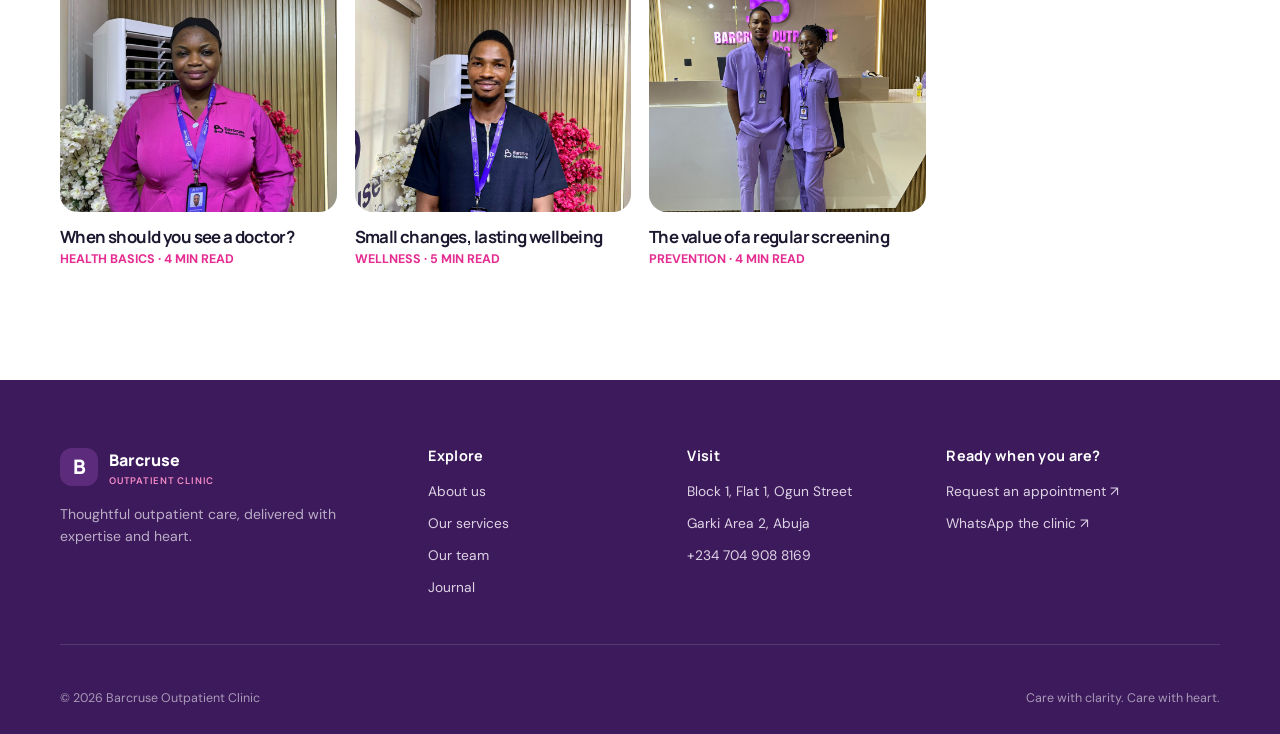
==== commit 841ead4c: "Update index.html" ====
--- a/index.html
+++ b/index.html
@@ -14,14 +14,7 @@
   <div class="topbar"><div class="container"><span>Comprehensive outpatient care in the heart of Abuja</span><a href="tel:+2347049088169">Call +234 704 908 8169</a></div></div>
   <header class="site-header">
     <div class="container nav">
-      <a class="brand" href="index.html" aria-label="Barcruse home"><span class="brand-mark">
-  <img src="attached_assets/logo1_1782987223430.png"
-       alt="Barcruse Outpatient Clinic logo"
-       width="100"
-       height="100"
-       style="width:100%;height:100%;object-fit:contain;display:block"
-       onerror="this.onerror=null;this.parentElement.innerHTML='<span style=&quot;font-weight:700;font-size:20px&quot;>B</span>';">
-</span><span>Barcruse<small>Outpatient Clinic</small></span></a>
+      <a class="brand" href="index.html" aria-label="Barcruse home"><span class="brand-mark">B</span><span>Barcruse<small>Outpatient Clinic</small></span></a>
       <button class="menu-toggle" aria-label="Open navigation" aria-expanded="false">☰</button>
       <nav class="nav-links" aria-label="Main navigation">
         <a href="index.html" aria-current="page">Home</a><a href="about-us.html">About</a><a href="index.html#services">Services</a><a href="team.html">Our team</a><a href="#journal">Journal</a>
@@ -86,14 +79,7 @@
       <article class="person-card"><a href="blog/3.html"><img class="person-photo" src="attached_assets/WhatsApp_Image_2026-08-12_at_11.36.24_AM_1786532005154.jpeg" alt="Barcruse clinic team"><h3>The value of a regular screening</h3><p>PREVENTION · 4 MIN READ</p></a></article>
     </div></div></section>
   </main>
-  <footer class="site-footer"><div class="container footer-grid"><div><a class="brand" href="index.html"><span class="brand-mark">
-  <img src="attached_assets/logo1_1782987223430.png"
-       alt="Barcruse Outpatient Clinic logo"
-       width="100"
-       height="100"
-       style="width:100%;height:100%;object-fit:contain;display:block"
-       onerror="this.onerror=null;this.parentElement.innerHTML='<span style=&quot;font-weight:700;font-size:20px&quot;>B</span>';">
-</span><span>Barcruse<small>Outpatient Clinic</small></span></a><p>Thoughtful outpatient care, delivered with expertise and heart.</p></div><div><h3>Explore</h3><div class="footer-links"><a href="about-us.html">About us</a><a href="about-us.html#services">Our services</a><a href="team.html">Our team</a><a href="#journal">Journal</a></div></div><div><h3>Visit</h3><div class="footer-links"><span>Block 1, Flat 1, Ogun Street</span><span>Garki Area 2, Abuja</span><a href="tel:+2347049088169">+234 704 908 8169</a></div></div><div><h3>Ready when you are?</h3><div class="footer-links"><a href="#booking">Request an appointment ↗</a><a href="https://wa.me/2347049088169">WhatsApp the clinic ↗</a></div></div></div><div class="container footer-bottom"><span>© <span data-year>2026</span> Barcruse Outpatient Clinic</span><span>Care with clarity. Care with heart.</span></div></footer>
+  <footer class="site-footer"><div class="container footer-grid"><div><a class="brand" href="index.html"><span class="brand-mark">B</span><span>Barcruse<small>Outpatient Clinic</small></span></a><p>Thoughtful outpatient care, delivered with expertise and heart.</p></div><div><h3>Explore</h3><div class="footer-links"><a href="about-us.html">About us</a><a href="about-us.html#services">Our services</a><a href="team.html">Our team</a><a href="#journal">Journal</a></div></div><div><h3>Visit</h3><div class="footer-links"><span>Block 1, Flat 1, Ogun Street</span><span>Garki Area 2, Abuja</span><a href="tel:+2347049088169">+234 704 908 8169</a></div></div><div><h3>Ready when you are?</h3><div class="footer-links"><a href="#booking">Request an appointment ↗</a><a href="https://wa.me/2347049088169">WhatsApp the clinic ↗</a></div></div></div><div class="container footer-bottom"><span>© <span data-year>2026</span> Barcruse Outpatient Clinic</span><span>Care with clarity. Care with heart.</span></div></footer>
   <div class="modal" id="booking-modal" role="dialog" aria-modal="true" aria-label="Book an appointment"><div class="modal-card form-card"><button class="modal-close" data-close-modal aria-label="Close">×</button><h3>Request an appointment</h3><p style="margin-bottom:20px">Share your details and the clinic team will call to confirm your visit.</p><form id="appointment-form-modal" onsubmit="return false"><div class="form-grid"><div class="field"><label>Full name *</label><input required name="name"></div><div class="field"><label>Phone number *</label><input required name="phone" type="tel"></div><div class="field"><label>Email (optional)</label><input name="email" type="email"></div><div class="field"><label>Service *</label><select required name="service"><option value="">Select a service</option><option>Primary care</option><option>Dental care</option><option>Eye care</option><option>Laboratory</option><option>Health screening</option></select></div><div class="field"><label>Preferred date *</label><input required name="date" type="date"></div><div class="field"><label>Note</label><input name="notes"></div></div><button class="button" type="submit">Send request ↗</button><div class="form-message" role="status"></div></form></div></div>
   <script src="site.js"></script>
 </body>
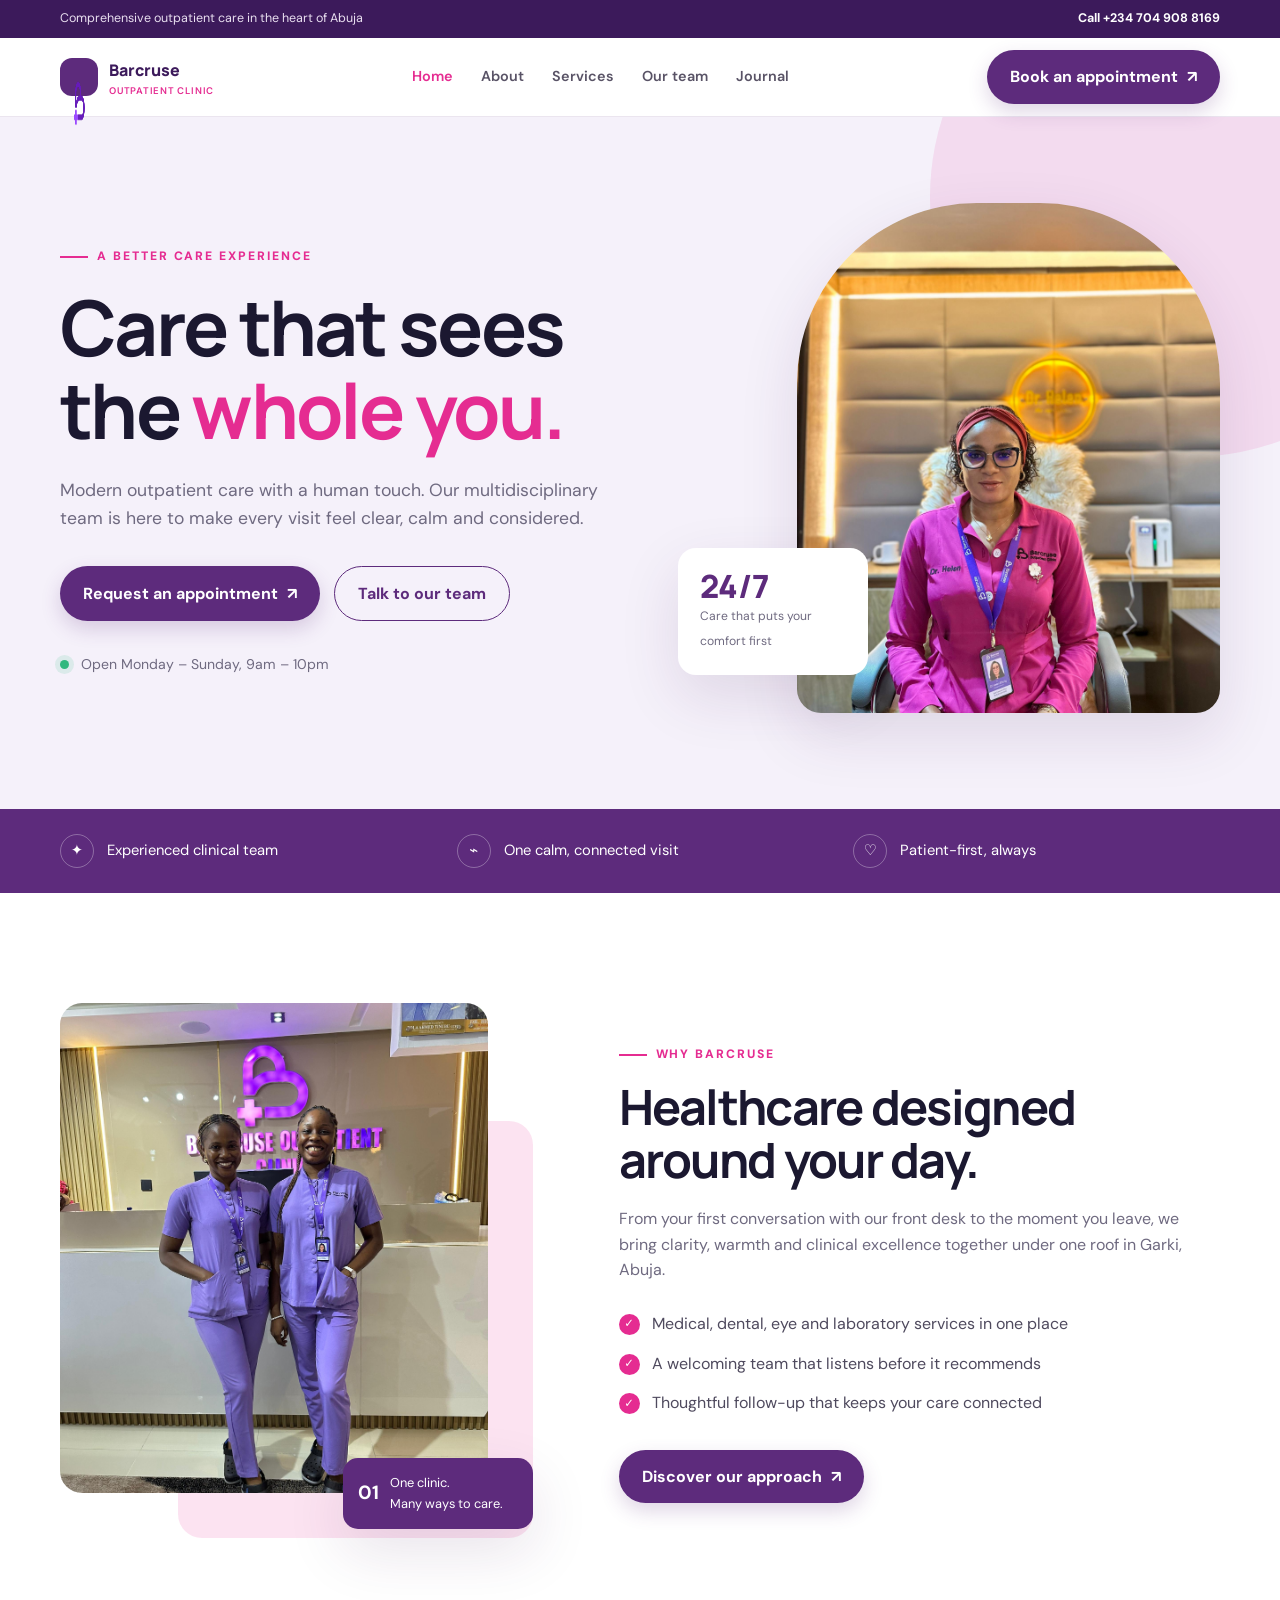
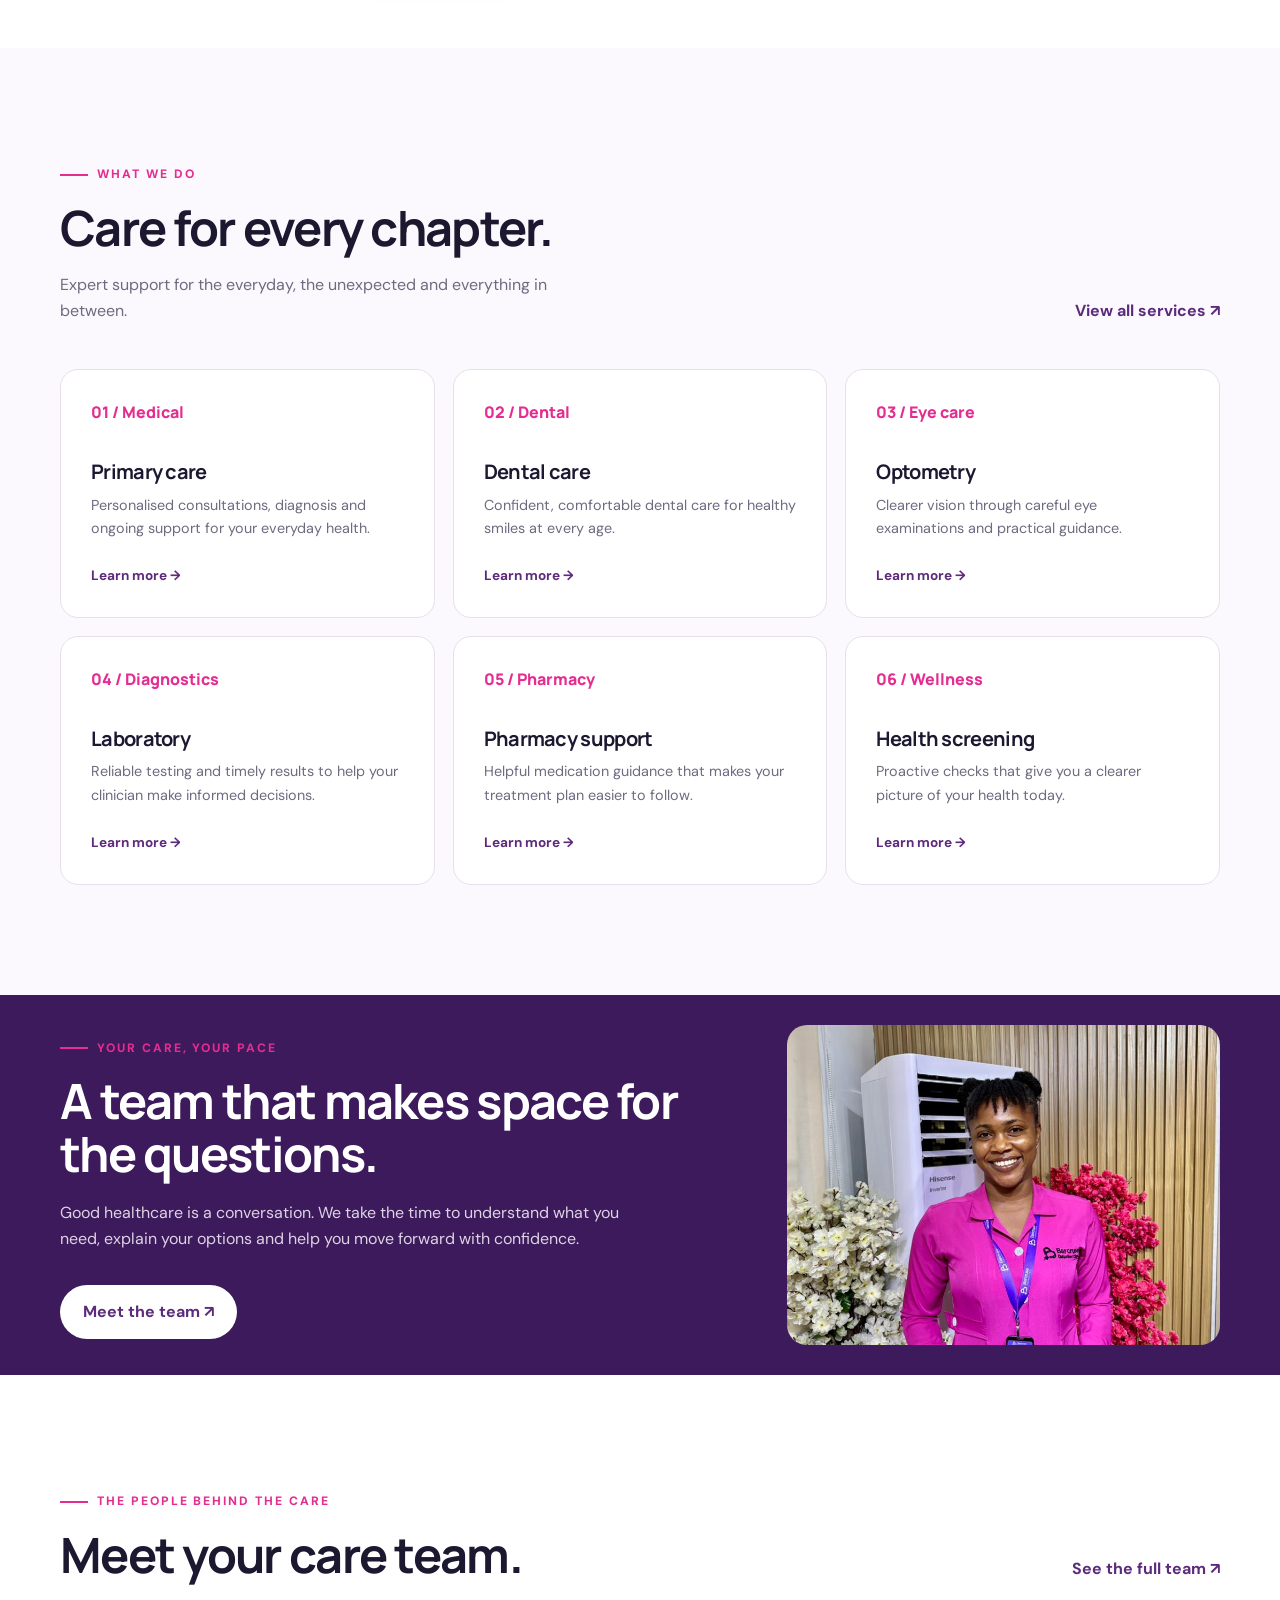
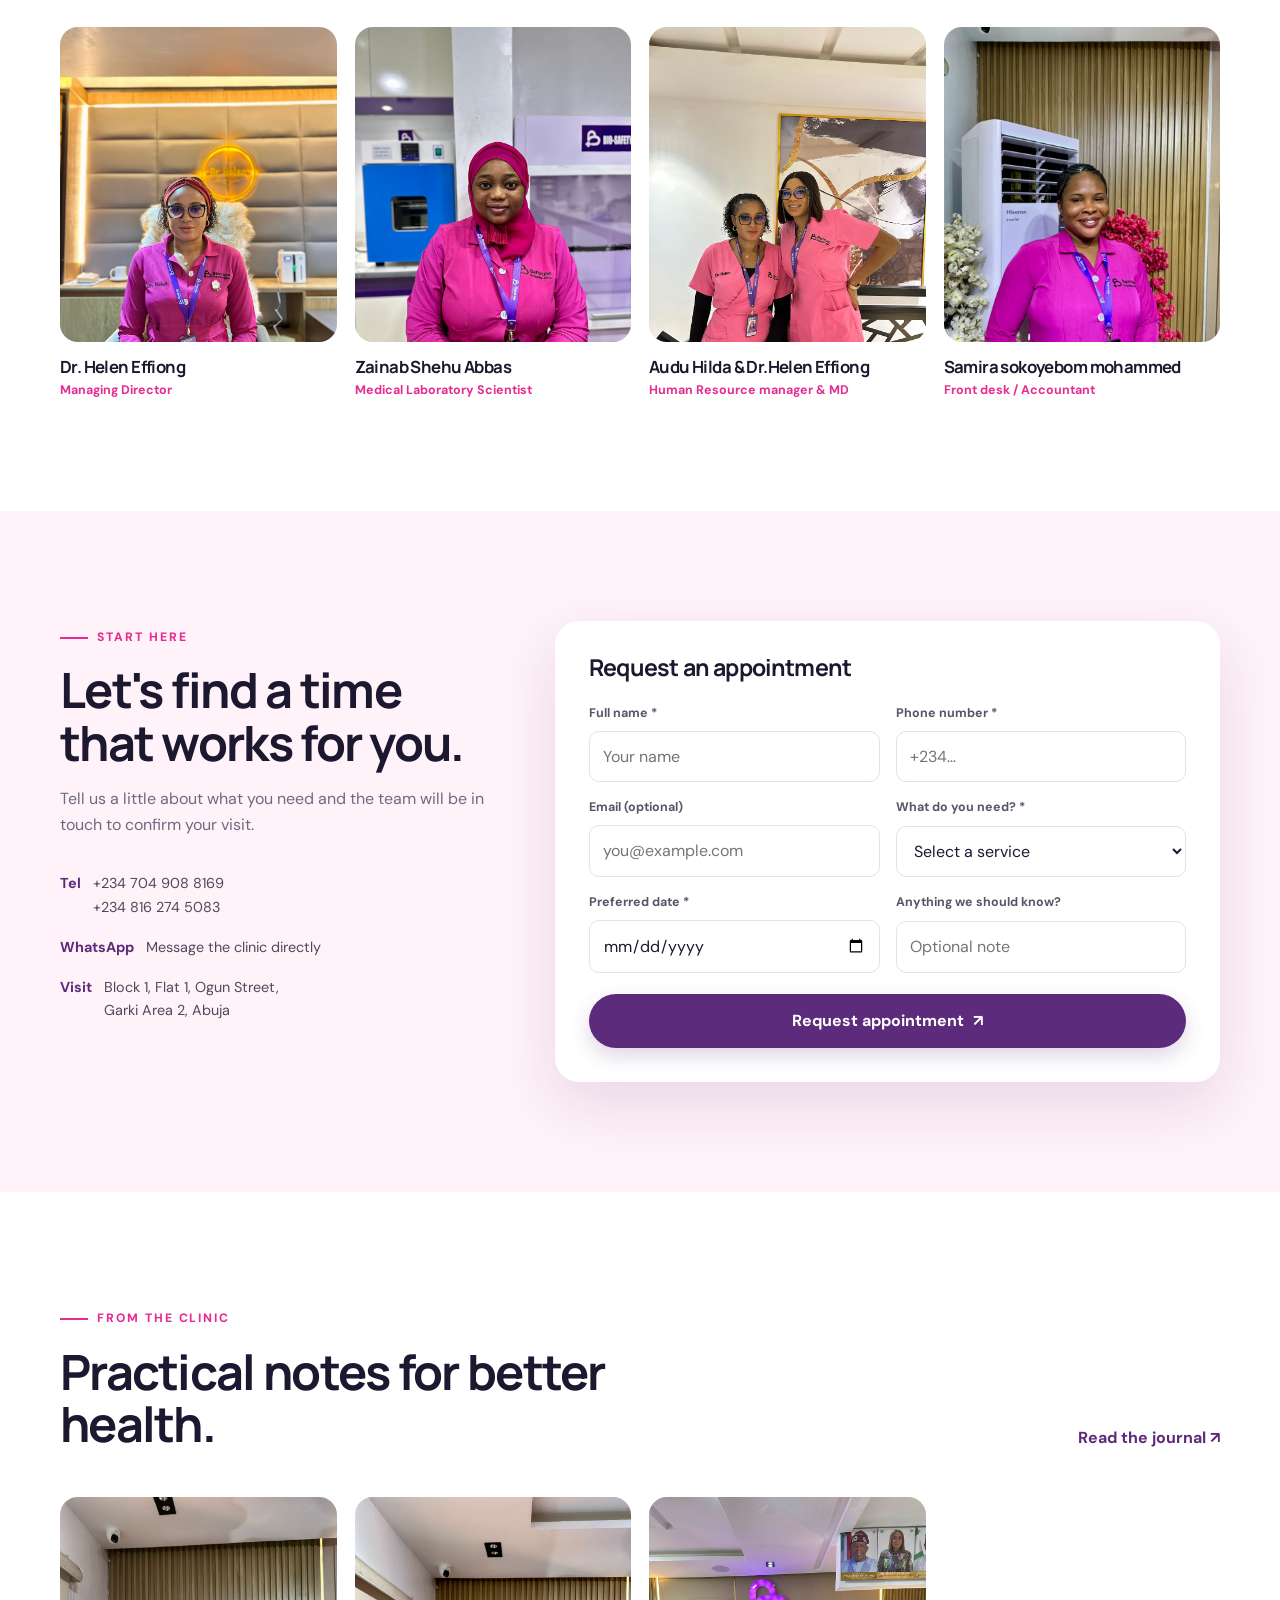
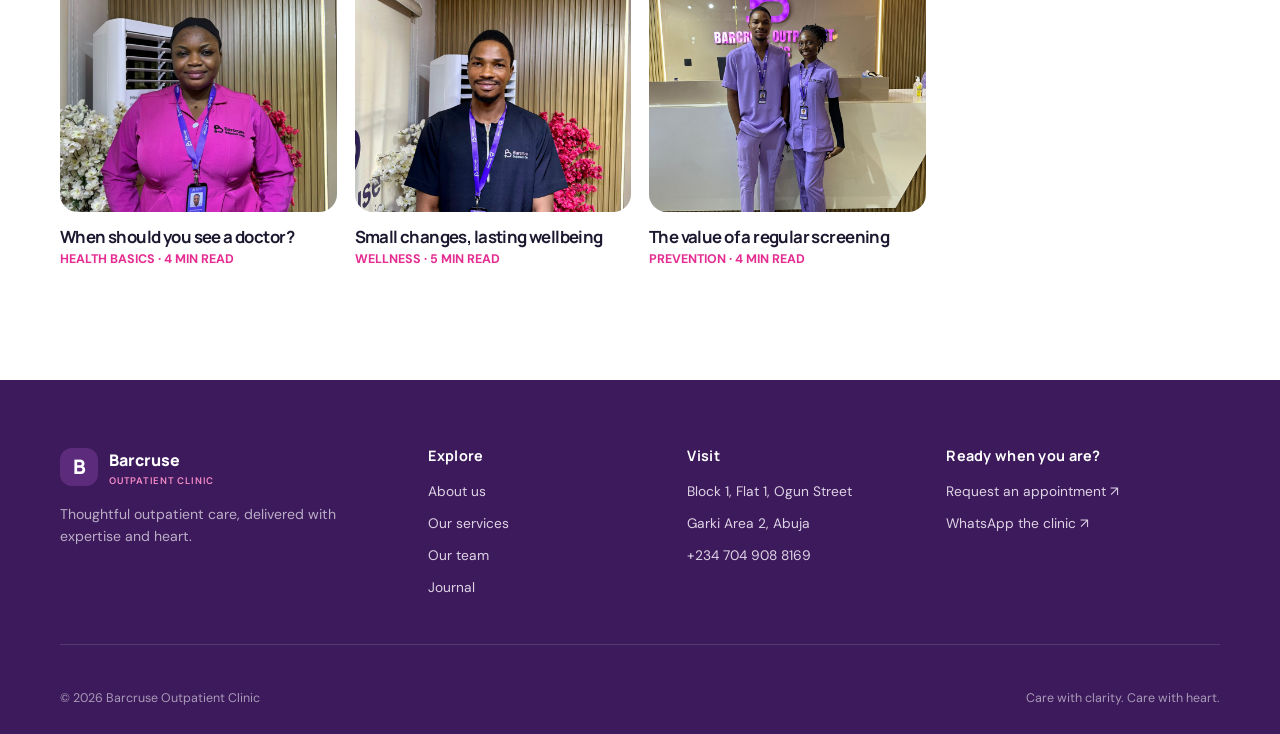
==== commit 88378090: "Update index.html" ====
--- a/index.html
+++ b/index.html
@@ -14,7 +14,14 @@
   <div class="topbar"><div class="container"><span>Comprehensive outpatient care in the heart of Abuja</span><a href="tel:+2347049088169">Call +234 704 908 8169</a></div></div>
   <header class="site-header">
     <div class="container nav">
-      <a class="brand" href="index.html" aria-label="Barcruse home"><span class="brand-mark">B</span><span>Barcruse<small>Outpatient Clinic</small></span></a>
+      <a class="brand" href="index.html" aria-label="Barcruse home"><span class="brand-mark">
+    <img
+        src="attached_assets/logo1_1782987223430.png"
+        alt="Barcruse Outpatient Clinic logo"
+        width="100"
+        height="100"
+    >
+</span><span>Barcruse<small>Outpatient Clinic</small></span></a>
       <button class="menu-toggle" aria-label="Open navigation" aria-expanded="false">☰</button>
       <nav class="nav-links" aria-label="Main navigation">
         <a href="index.html" aria-current="page">Home</a><a href="about-us.html">About</a><a href="index.html#services">Services</a><a href="team.html">Our team</a><a href="#journal">Journal</a>
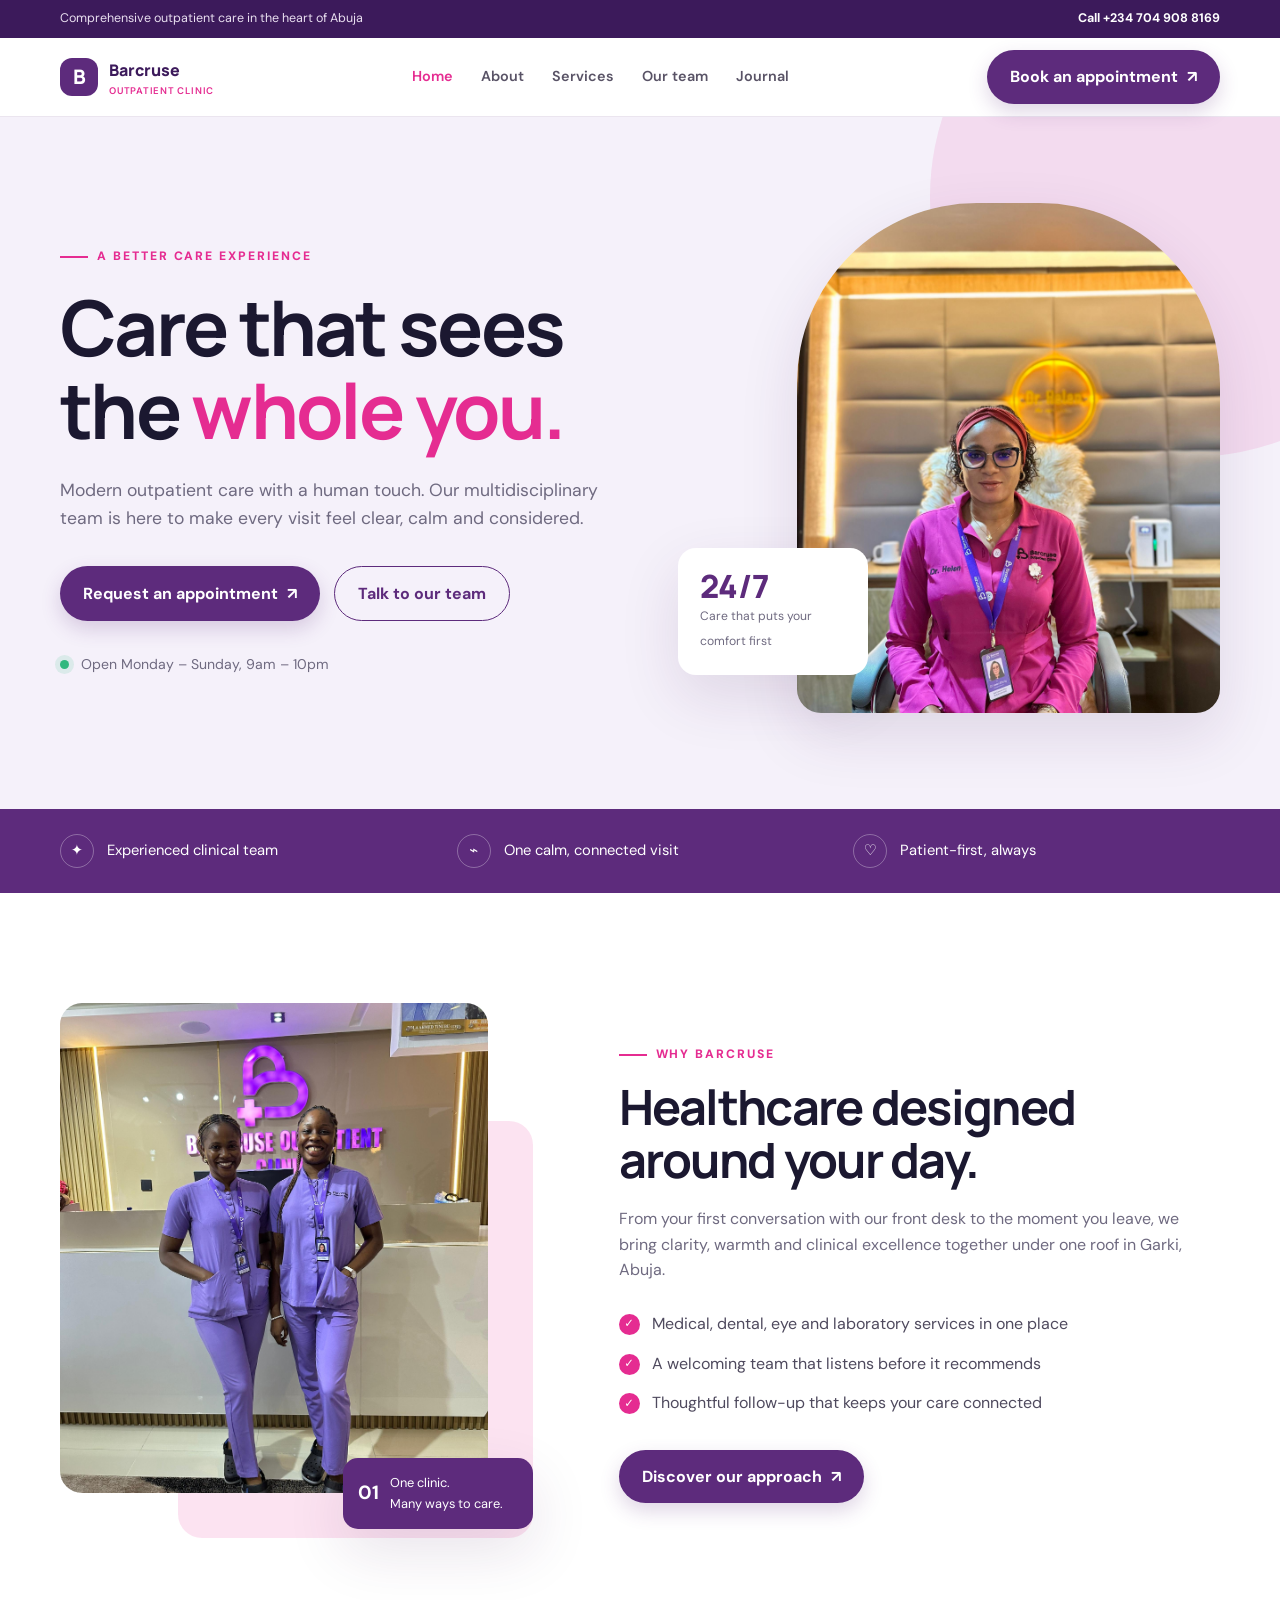
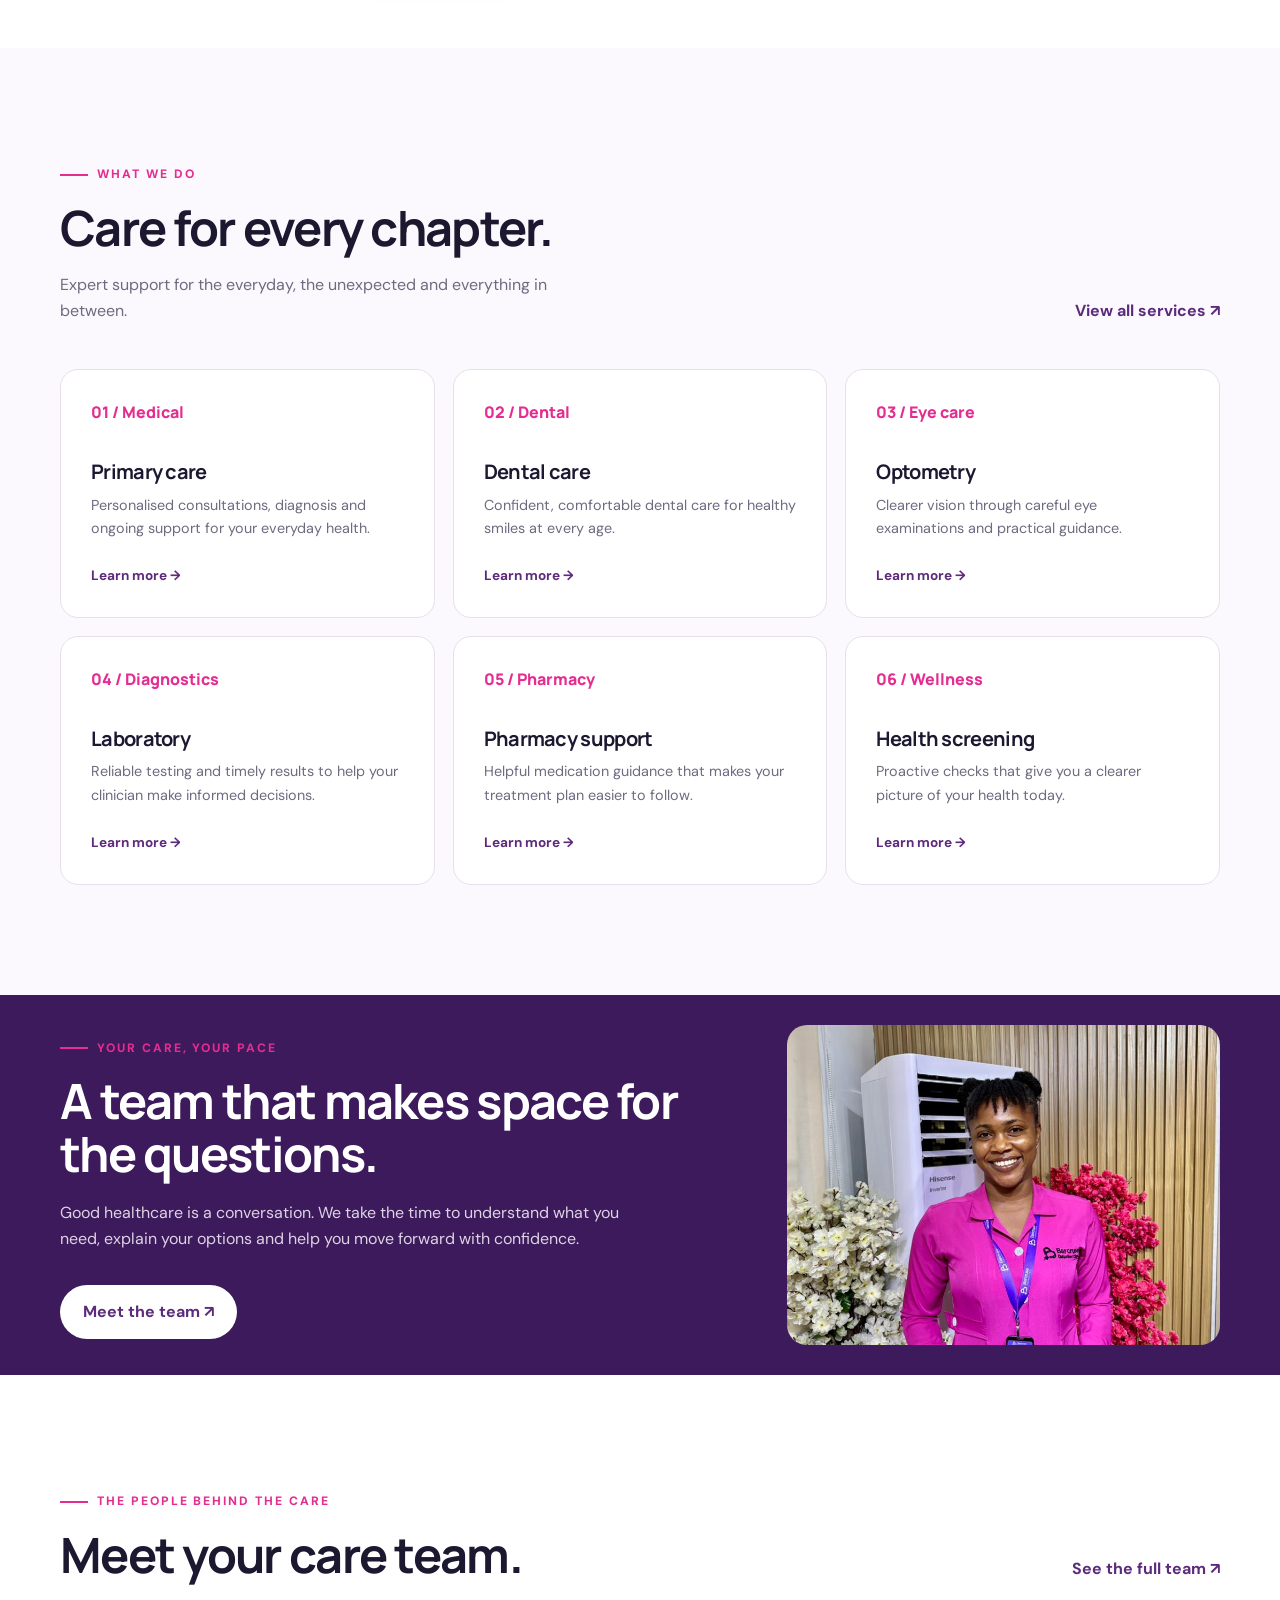
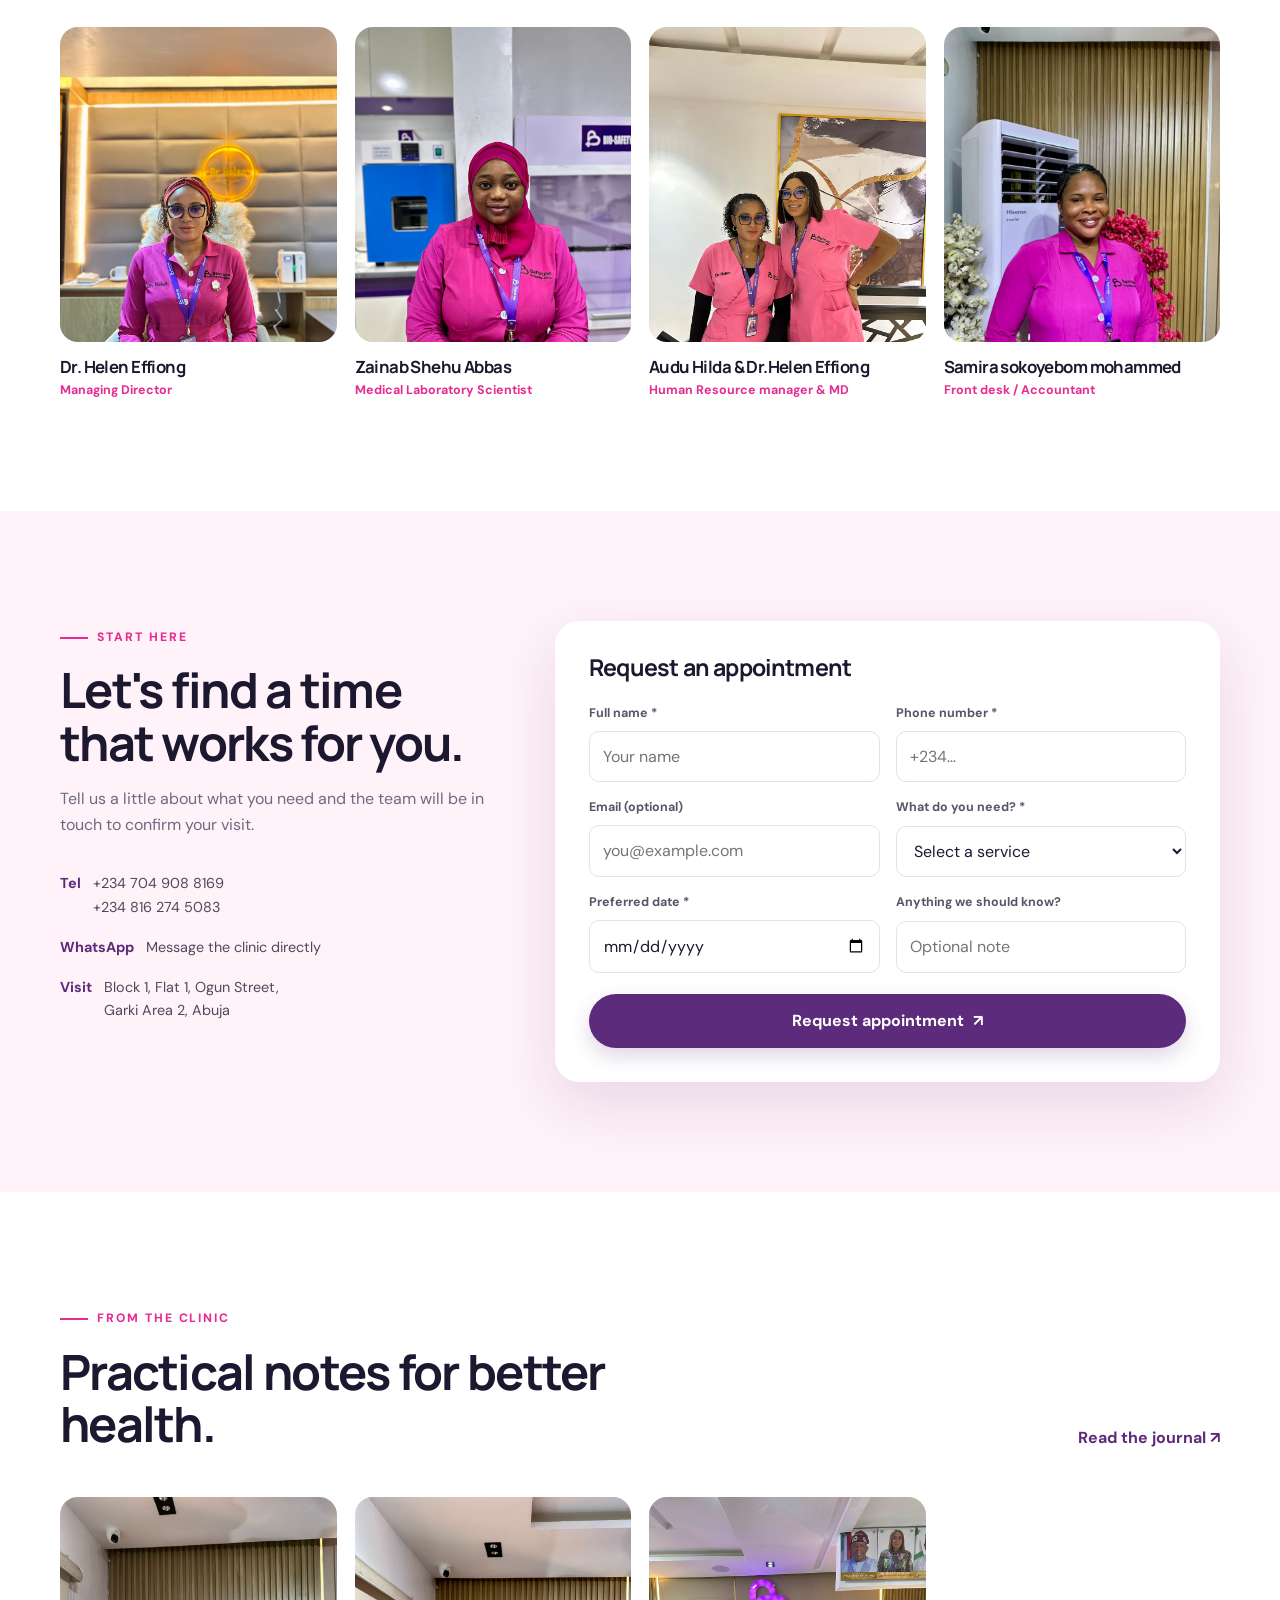
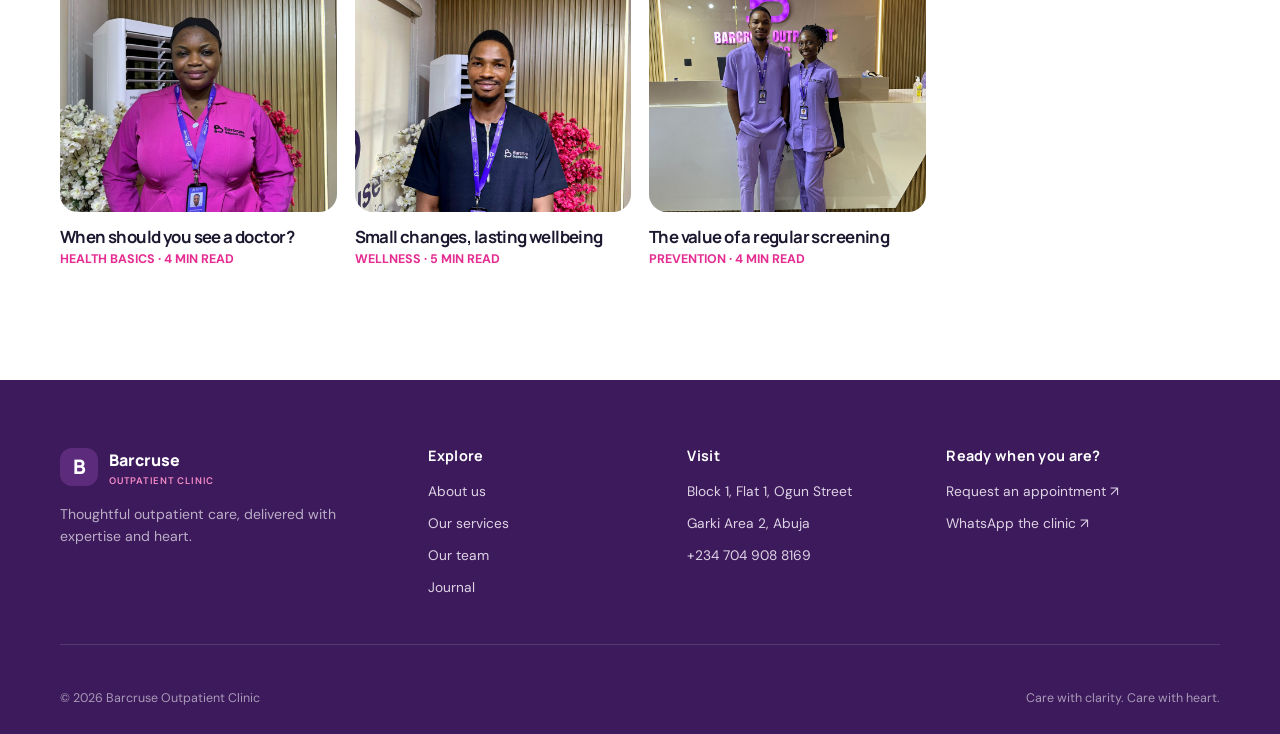
==== commit 69be3f01: "Update index.html" ====
--- a/index.html
+++ b/index.html
@@ -14,14 +14,7 @@
   <div class="topbar"><div class="container"><span>Comprehensive outpatient care in the heart of Abuja</span><a href="tel:+2347049088169">Call +234 704 908 8169</a></div></div>
   <header class="site-header">
     <div class="container nav">
-      <a class="brand" href="index.html" aria-label="Barcruse home"><span class="brand-mark">
-    <img
-        src="attached_assets/logo1_1782987223430.png"
-        alt="Barcruse Outpatient Clinic logo"
-        width="100"
-        height="100"
-    >
-</span><span>Barcruse<small>Outpatient Clinic</small></span></a>
+      <a class="brand" href="index.html" aria-label="Barcruse home"><span class="brand-mark">B</span><span>Barcruse<small>Outpatient Clinic</small></span></a>
       <button class="menu-toggle" aria-label="Open navigation" aria-expanded="false">☰</button>
       <nav class="nav-links" aria-label="Main navigation">
         <a href="index.html" aria-current="page">Home</a><a href="about-us.html">About</a><a href="index.html#services">Services</a><a href="team.html">Our team</a><a href="#journal">Journal</a>
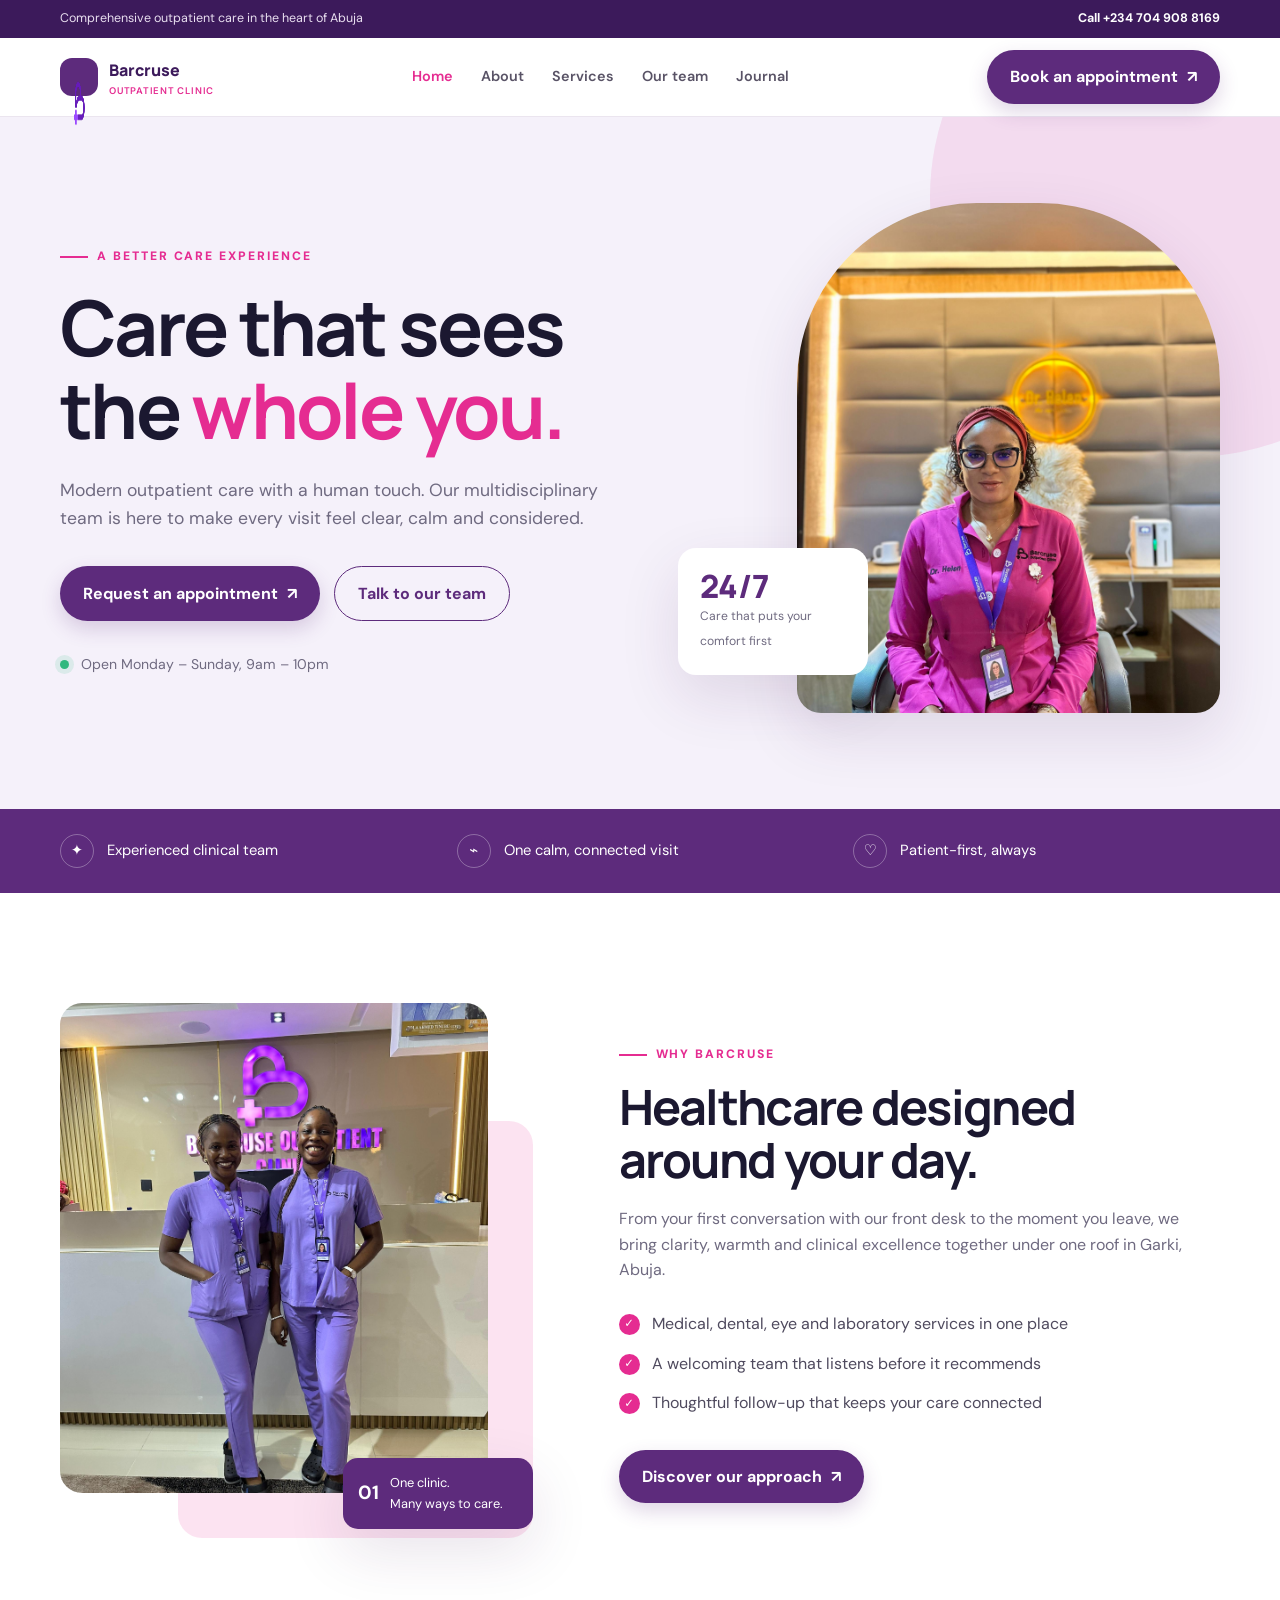
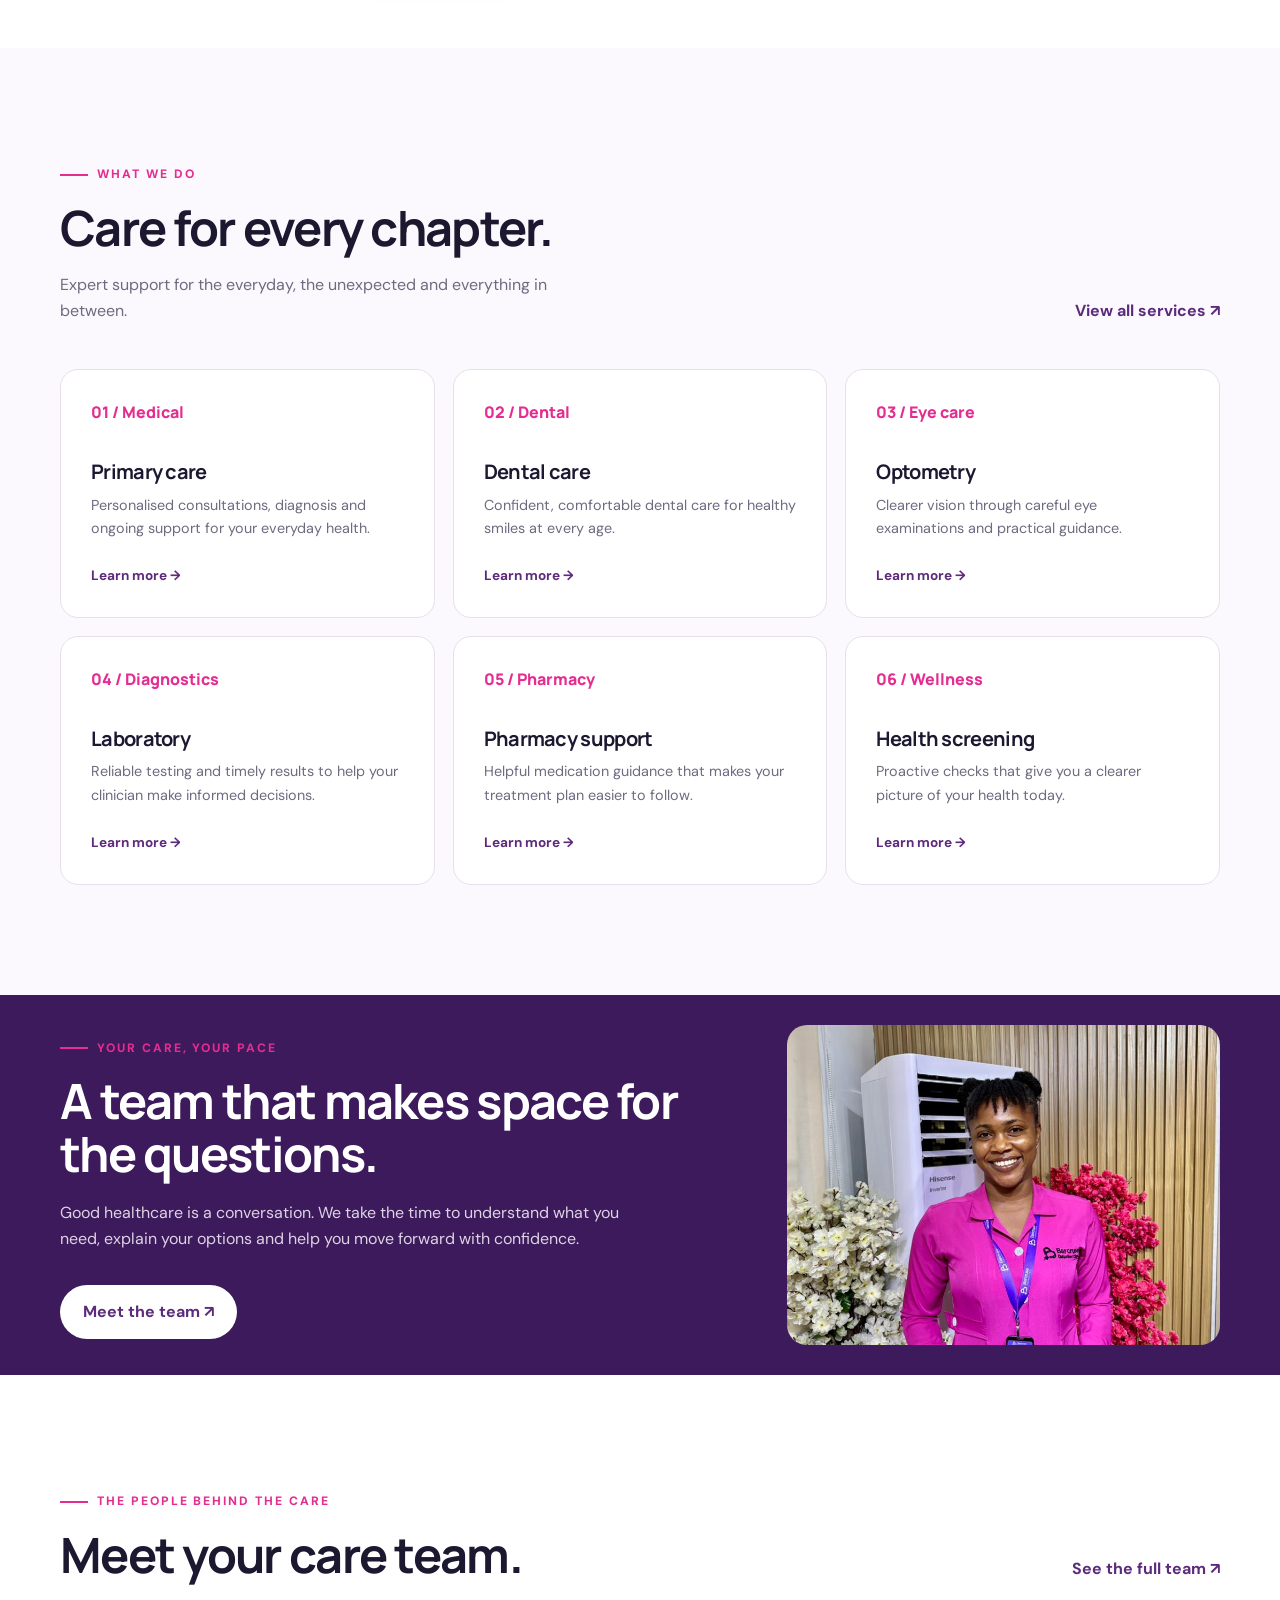
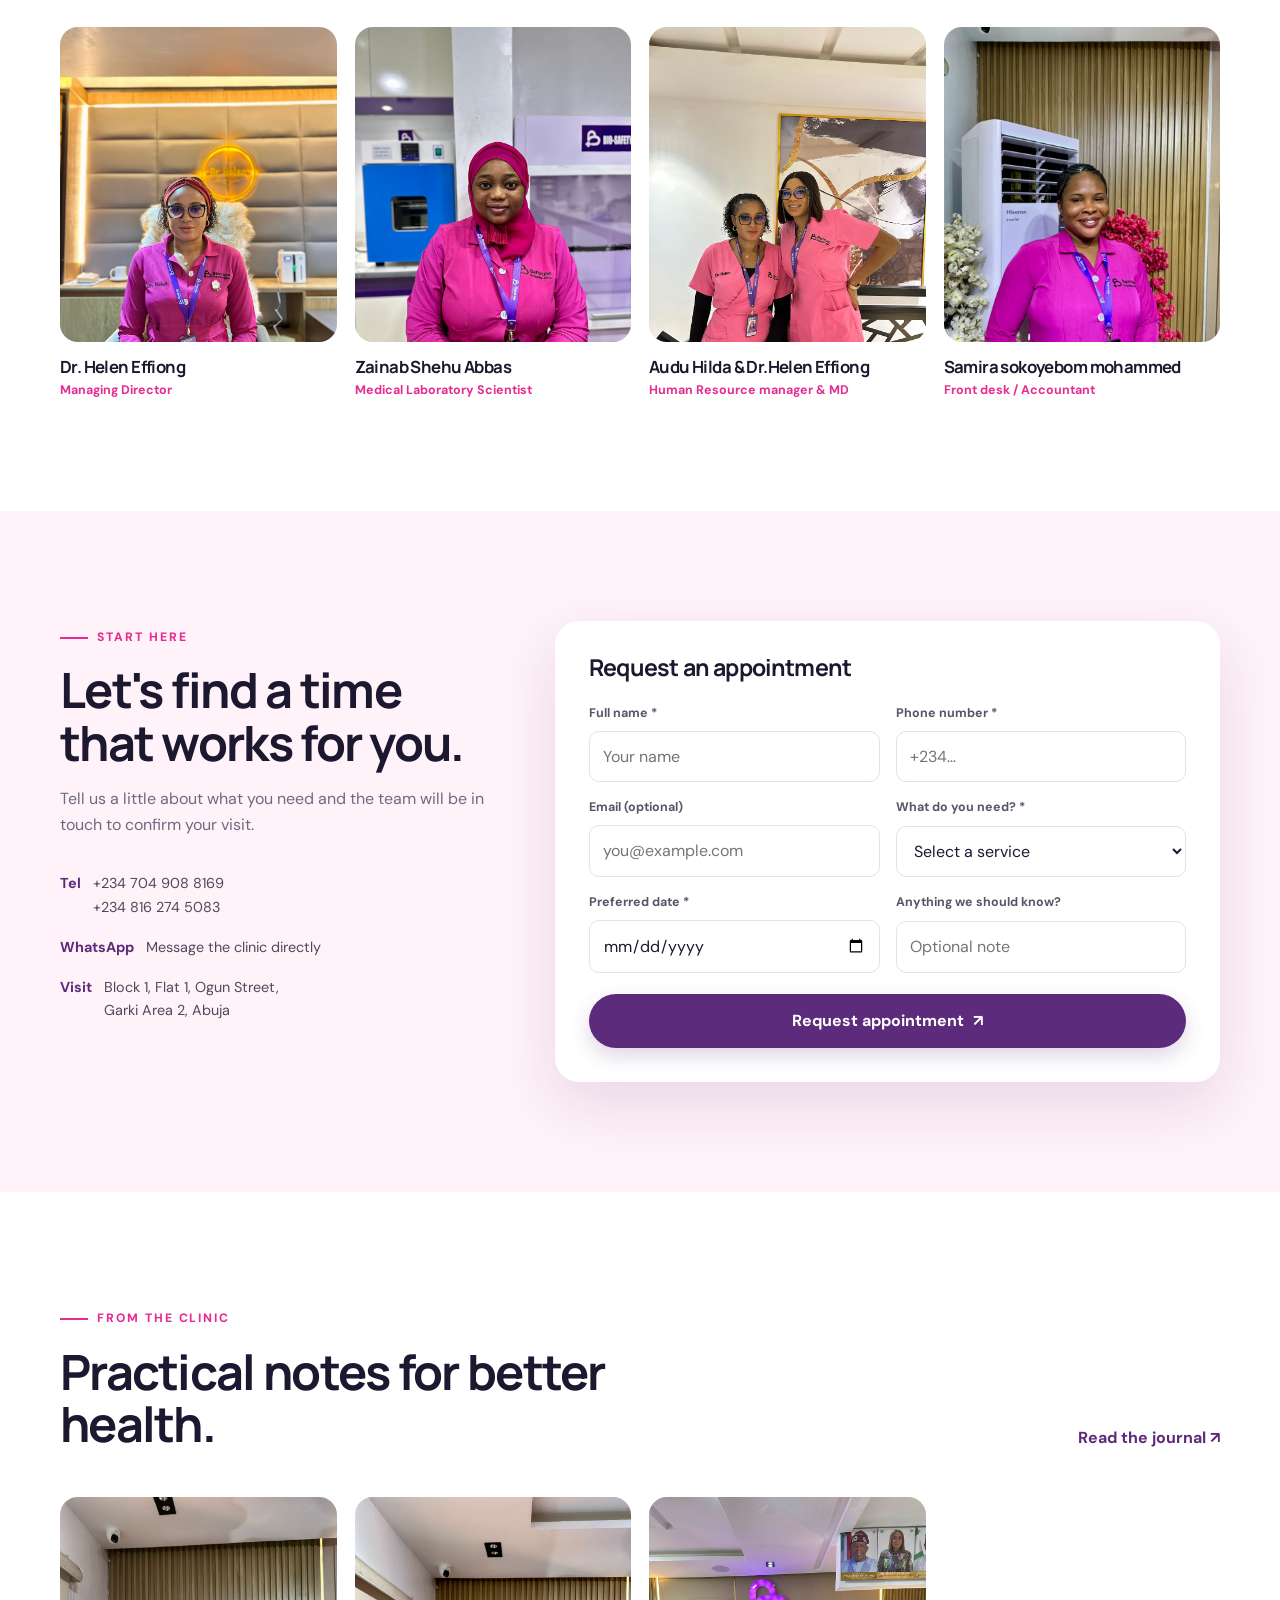
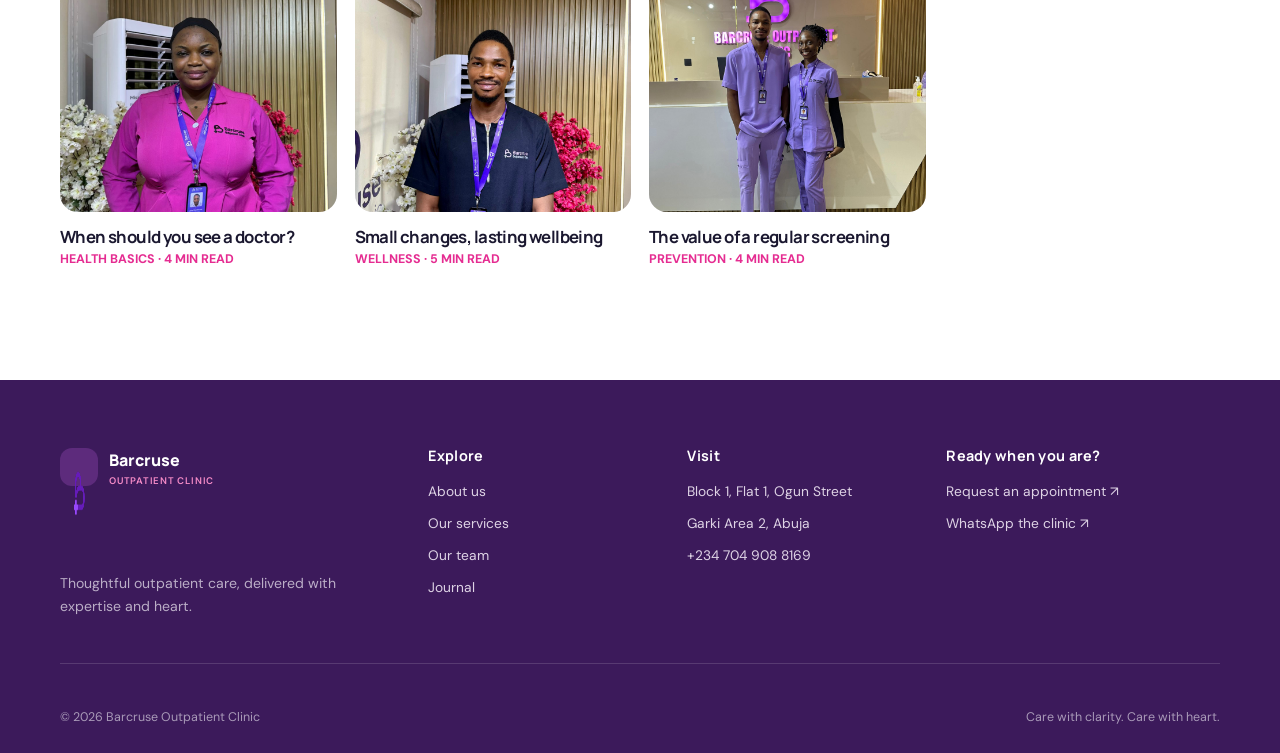
==== commit 6a0c561a: "Update index.html" ====
--- a/index.html
+++ b/index.html
@@ -14,7 +14,14 @@
   <div class="topbar"><div class="container"><span>Comprehensive outpatient care in the heart of Abuja</span><a href="tel:+2347049088169">Call +234 704 908 8169</a></div></div>
   <header class="site-header">
     <div class="container nav">
-      <a class="brand" href="index.html" aria-label="Barcruse home"><span class="brand-mark">B</span><span>Barcruse<small>Outpatient Clinic</small></span></a>
+      <a class="brand" href="index.html" aria-label="Barcruse home"><span class="brand-mark">
+    <img
+        src="attached_assets/logo1_1782987223430.png"
+        alt="Barcruse Outpatient Clinic logo"
+        width="100"
+        height="100"
+    >
+</span><span>Barcruse<small>Outpatient Clinic</small></span></a>
       <button class="menu-toggle" aria-label="Open navigation" aria-expanded="false">☰</button>
       <nav class="nav-links" aria-label="Main navigation">
         <a href="index.html" aria-current="page">Home</a><a href="about-us.html">About</a><a href="index.html#services">Services</a><a href="team.html">Our team</a><a href="#journal">Journal</a>
@@ -79,7 +86,14 @@
       <article class="person-card"><a href="blog/3.html"><img class="person-photo" src="attached_assets/WhatsApp_Image_2026-08-12_at_11.36.24_AM_1786532005154.jpeg" alt="Barcruse clinic team"><h3>The value of a regular screening</h3><p>PREVENTION · 4 MIN READ</p></a></article>
     </div></div></section>
   </main>
-  <footer class="site-footer"><div class="container footer-grid"><div><a class="brand" href="index.html"><span class="brand-mark">B</span><span>Barcruse<small>Outpatient Clinic</small></span></a><p>Thoughtful outpatient care, delivered with expertise and heart.</p></div><div><h3>Explore</h3><div class="footer-links"><a href="about-us.html">About us</a><a href="about-us.html#services">Our services</a><a href="team.html">Our team</a><a href="#journal">Journal</a></div></div><div><h3>Visit</h3><div class="footer-links"><span>Block 1, Flat 1, Ogun Street</span><span>Garki Area 2, Abuja</span><a href="tel:+2347049088169">+234 704 908 8169</a></div></div><div><h3>Ready when you are?</h3><div class="footer-links"><a href="#booking">Request an appointment ↗</a><a href="https://wa.me/2347049088169">WhatsApp the clinic ↗</a></div></div></div><div class="container footer-bottom"><span>© <span data-year>2026</span> Barcruse Outpatient Clinic</span><span>Care with clarity. Care with heart.</span></div></footer>
+  <footer class="site-footer"><div class="container footer-grid"><div><a class="brand" href="index.html"><span class="brand-mark">
+    <img
+        src="attached_assets/logo1_1782987223430.png"
+        alt="Barcruse Outpatient Clinic logo"
+        width="100"
+        height="100"
+    >
+</span><span>Barcruse<small>Outpatient Clinic</small></span></a><p>Thoughtful outpatient care, delivered with expertise and heart.</p></div><div><h3>Explore</h3><div class="footer-links"><a href="about-us.html">About us</a><a href="about-us.html#services">Our services</a><a href="team.html">Our team</a><a href="#journal">Journal</a></div></div><div><h3>Visit</h3><div class="footer-links"><span>Block 1, Flat 1, Ogun Street</span><span>Garki Area 2, Abuja</span><a href="tel:+2347049088169">+234 704 908 8169</a></div></div><div><h3>Ready when you are?</h3><div class="footer-links"><a href="#booking">Request an appointment ↗</a><a href="https://wa.me/2347049088169">WhatsApp the clinic ↗</a></div></div></div><div class="container footer-bottom"><span>© <span data-year>2026</span> Barcruse Outpatient Clinic</span><span>Care with clarity. Care with heart.</span></div></footer>
   <div class="modal" id="booking-modal" role="dialog" aria-modal="true" aria-label="Book an appointment"><div class="modal-card form-card"><button class="modal-close" data-close-modal aria-label="Close">×</button><h3>Request an appointment</h3><p style="margin-bottom:20px">Share your details and the clinic team will call to confirm your visit.</p><form id="appointment-form-modal" onsubmit="return false"><div class="form-grid"><div class="field"><label>Full name *</label><input required name="name"></div><div class="field"><label>Phone number *</label><input required name="phone" type="tel"></div><div class="field"><label>Email (optional)</label><input name="email" type="email"></div><div class="field"><label>Service *</label><select required name="service"><option value="">Select a service</option><option>Primary care</option><option>Dental care</option><option>Eye care</option><option>Laboratory</option><option>Health screening</option></select></div><div class="field"><label>Preferred date *</label><input required name="date" type="date"></div><div class="field"><label>Note</label><input name="notes"></div></div><button class="button" type="submit">Send request ↗</button><div class="form-message" role="status"></div></form></div></div>
   <script src="site.js"></script>
 </body>
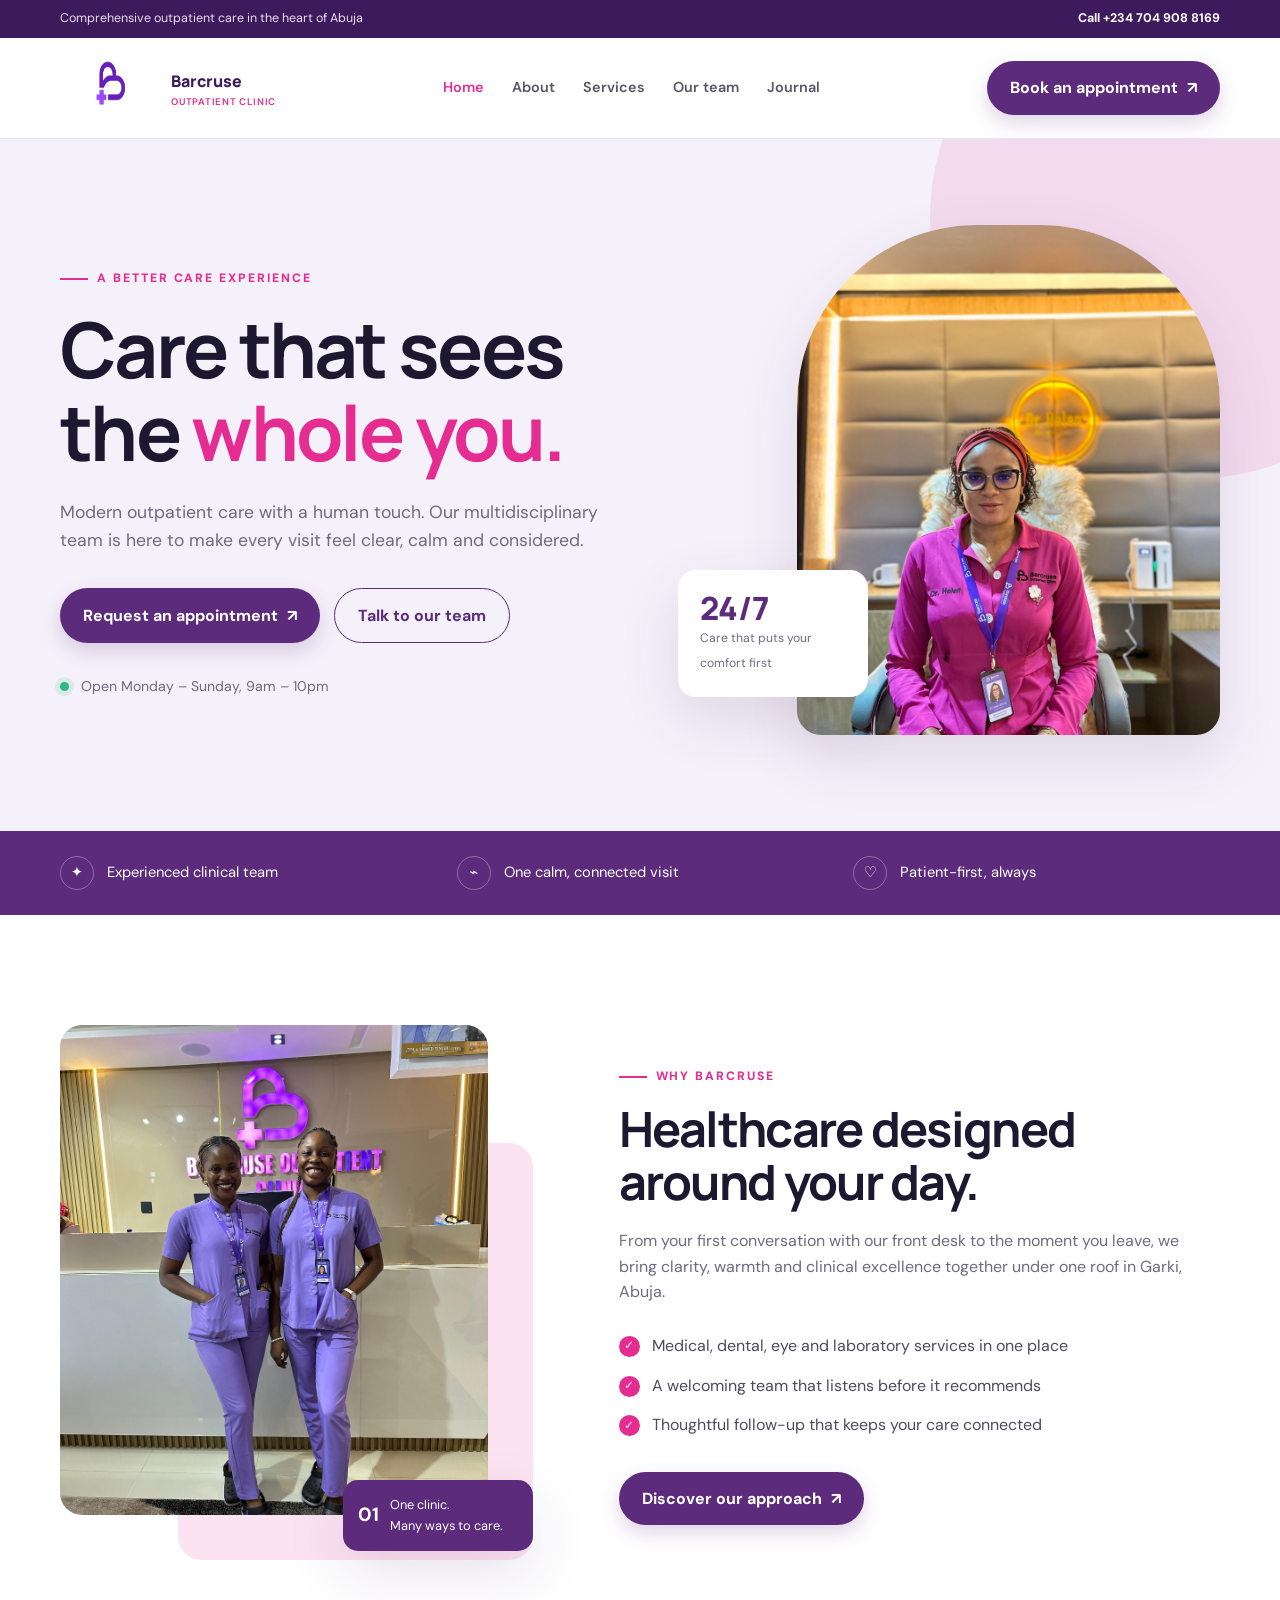
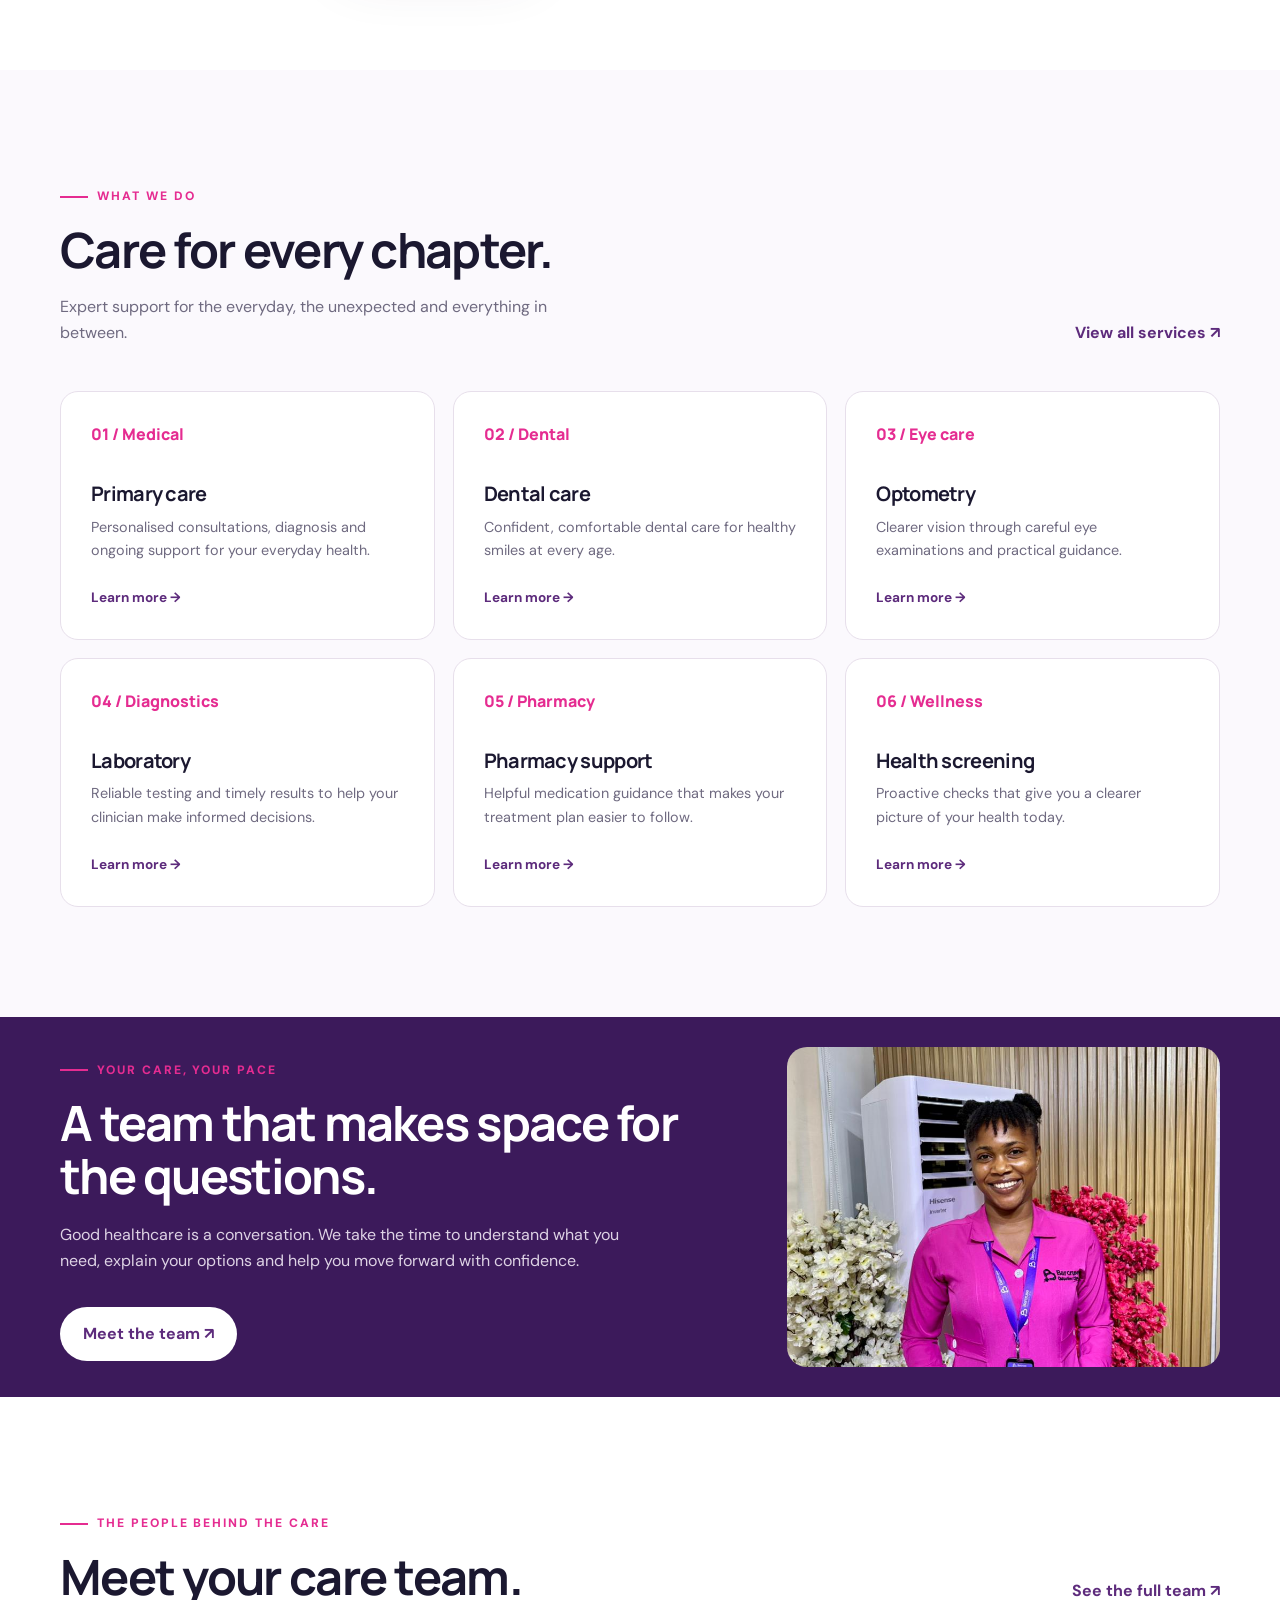
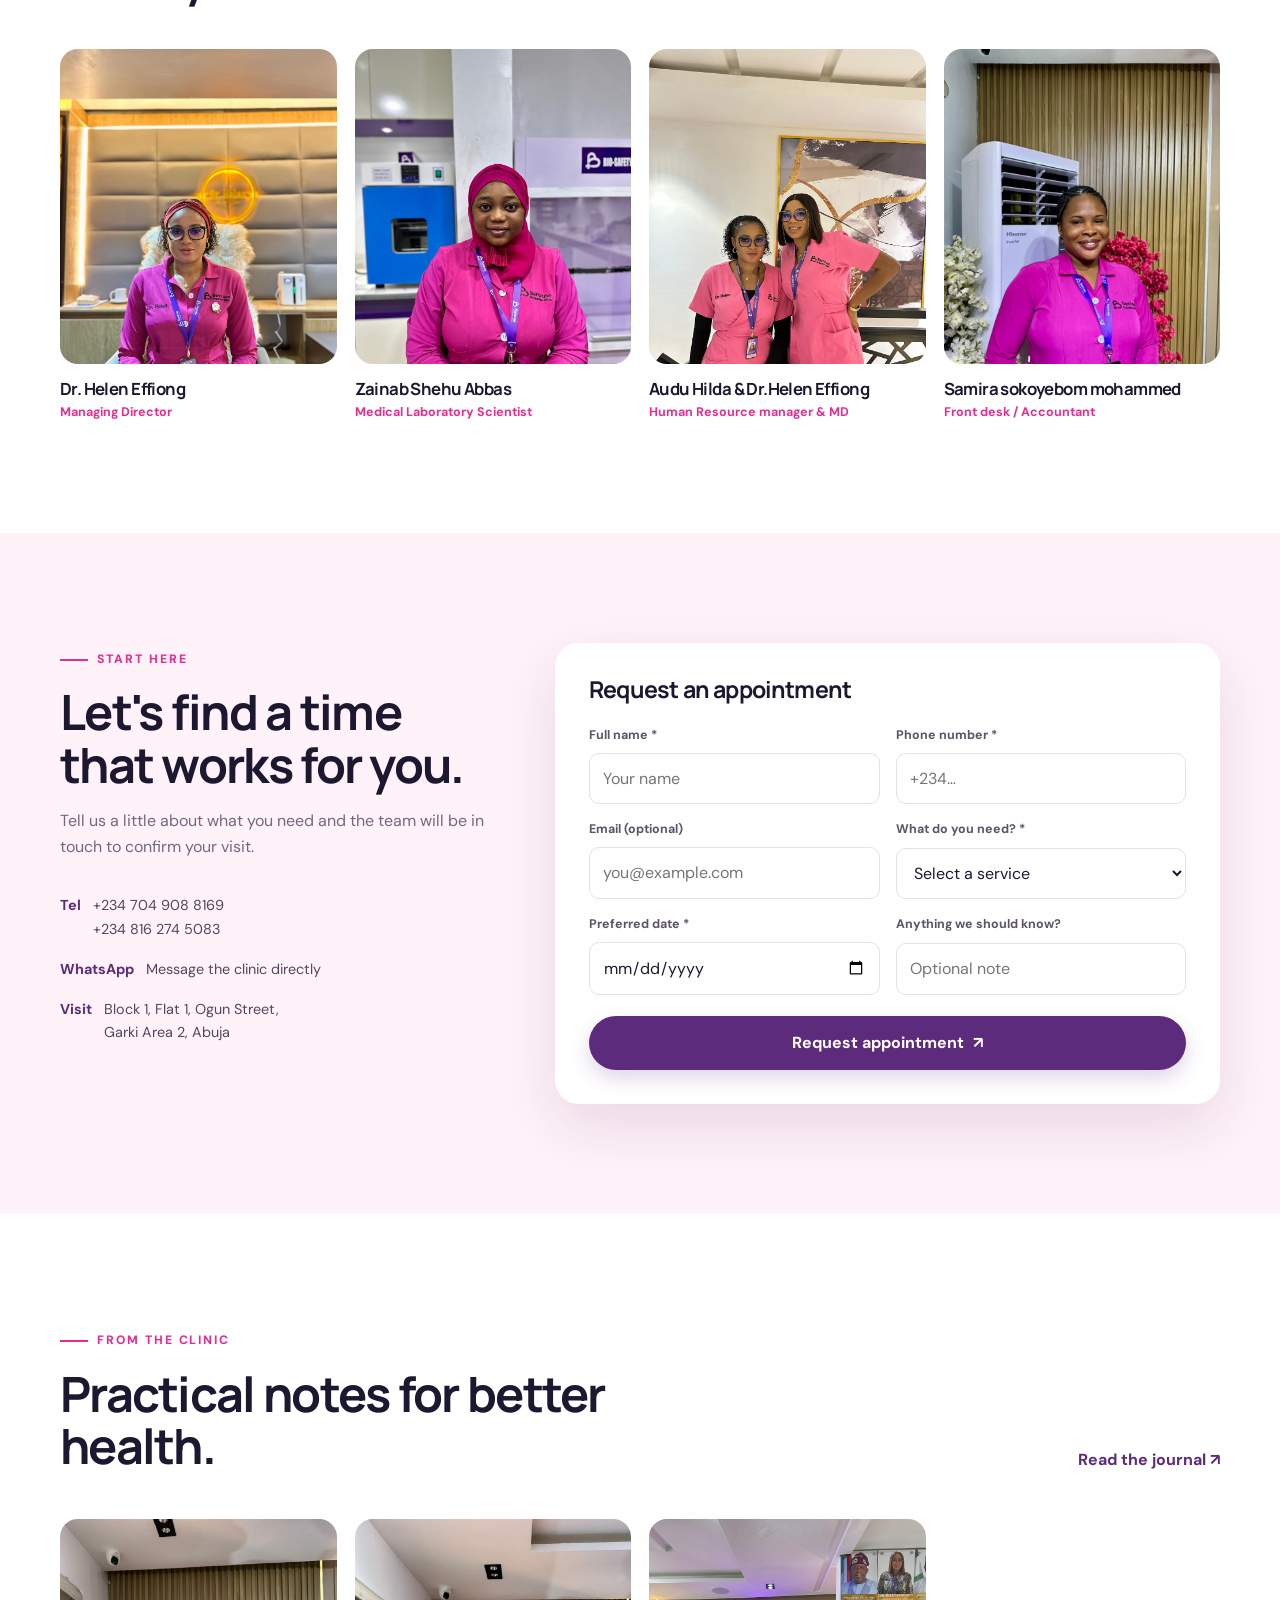
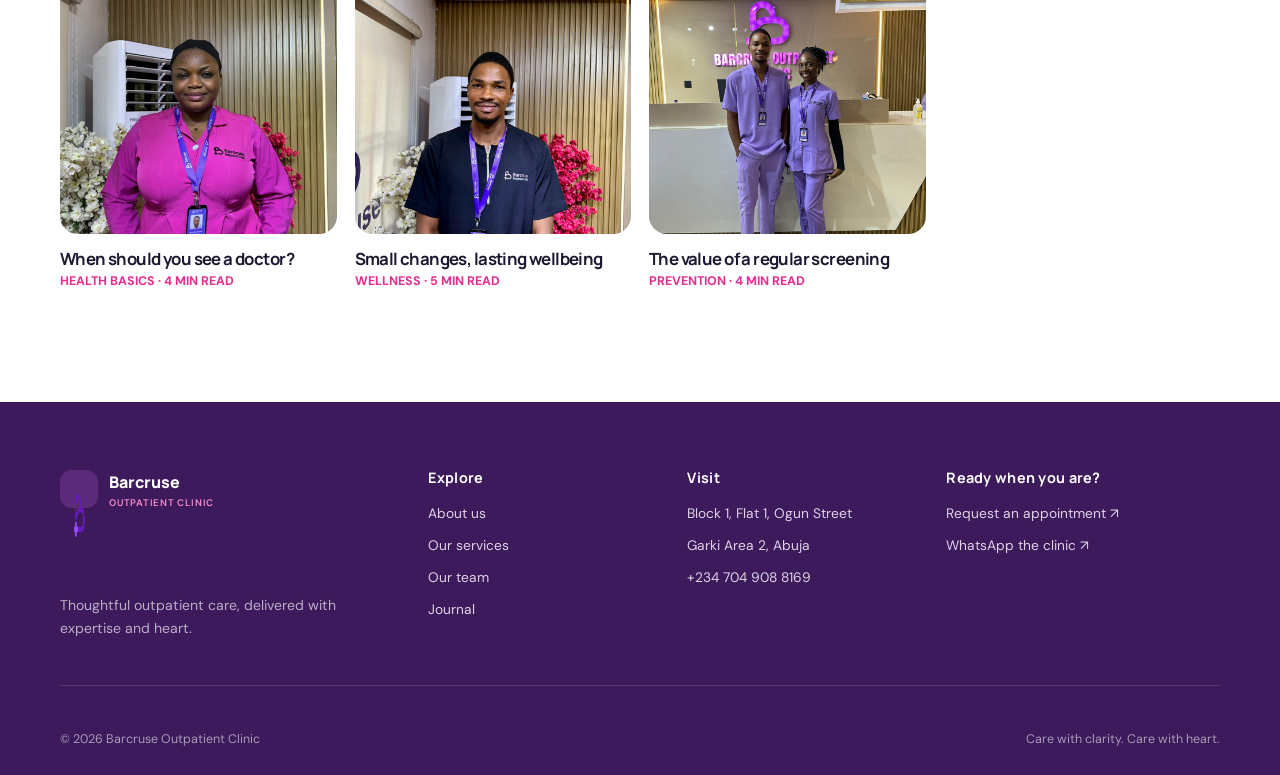
==== commit 49209ed2: "Update index.html" ====
--- a/index.html
+++ b/index.html
@@ -14,7 +14,7 @@
   <div class="topbar"><div class="container"><span>Comprehensive outpatient care in the heart of Abuja</span><a href="tel:+2347049088169">Call +234 704 908 8169</a></div></div>
   <header class="site-header">
     <div class="container nav">
-      <a class="brand" href="index.html" aria-label="Barcruse home"><span class="brand-mark">
+      <a class="brand" href="index.html" aria-label="Barcruse home"><span>
     <img
         src="attached_assets/logo1_1782987223430.png"
         alt="Barcruse Outpatient Clinic logo"
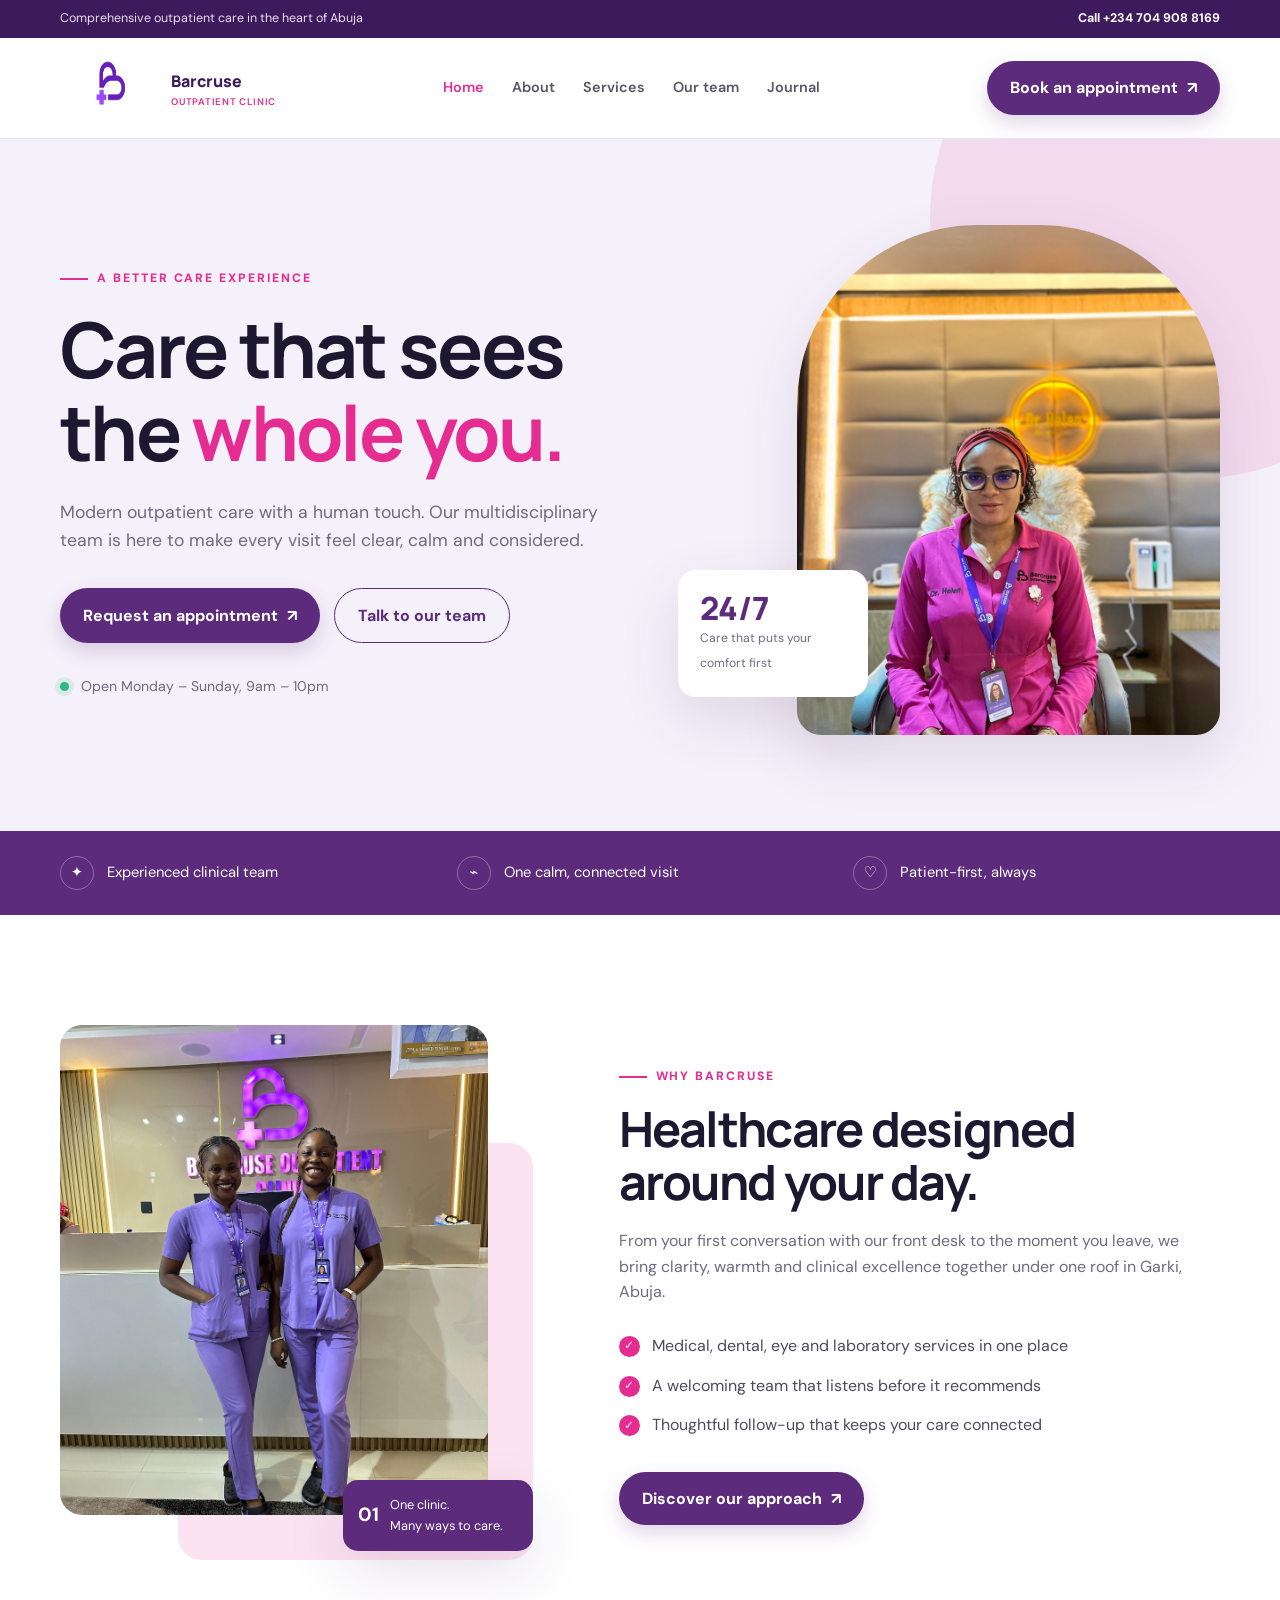
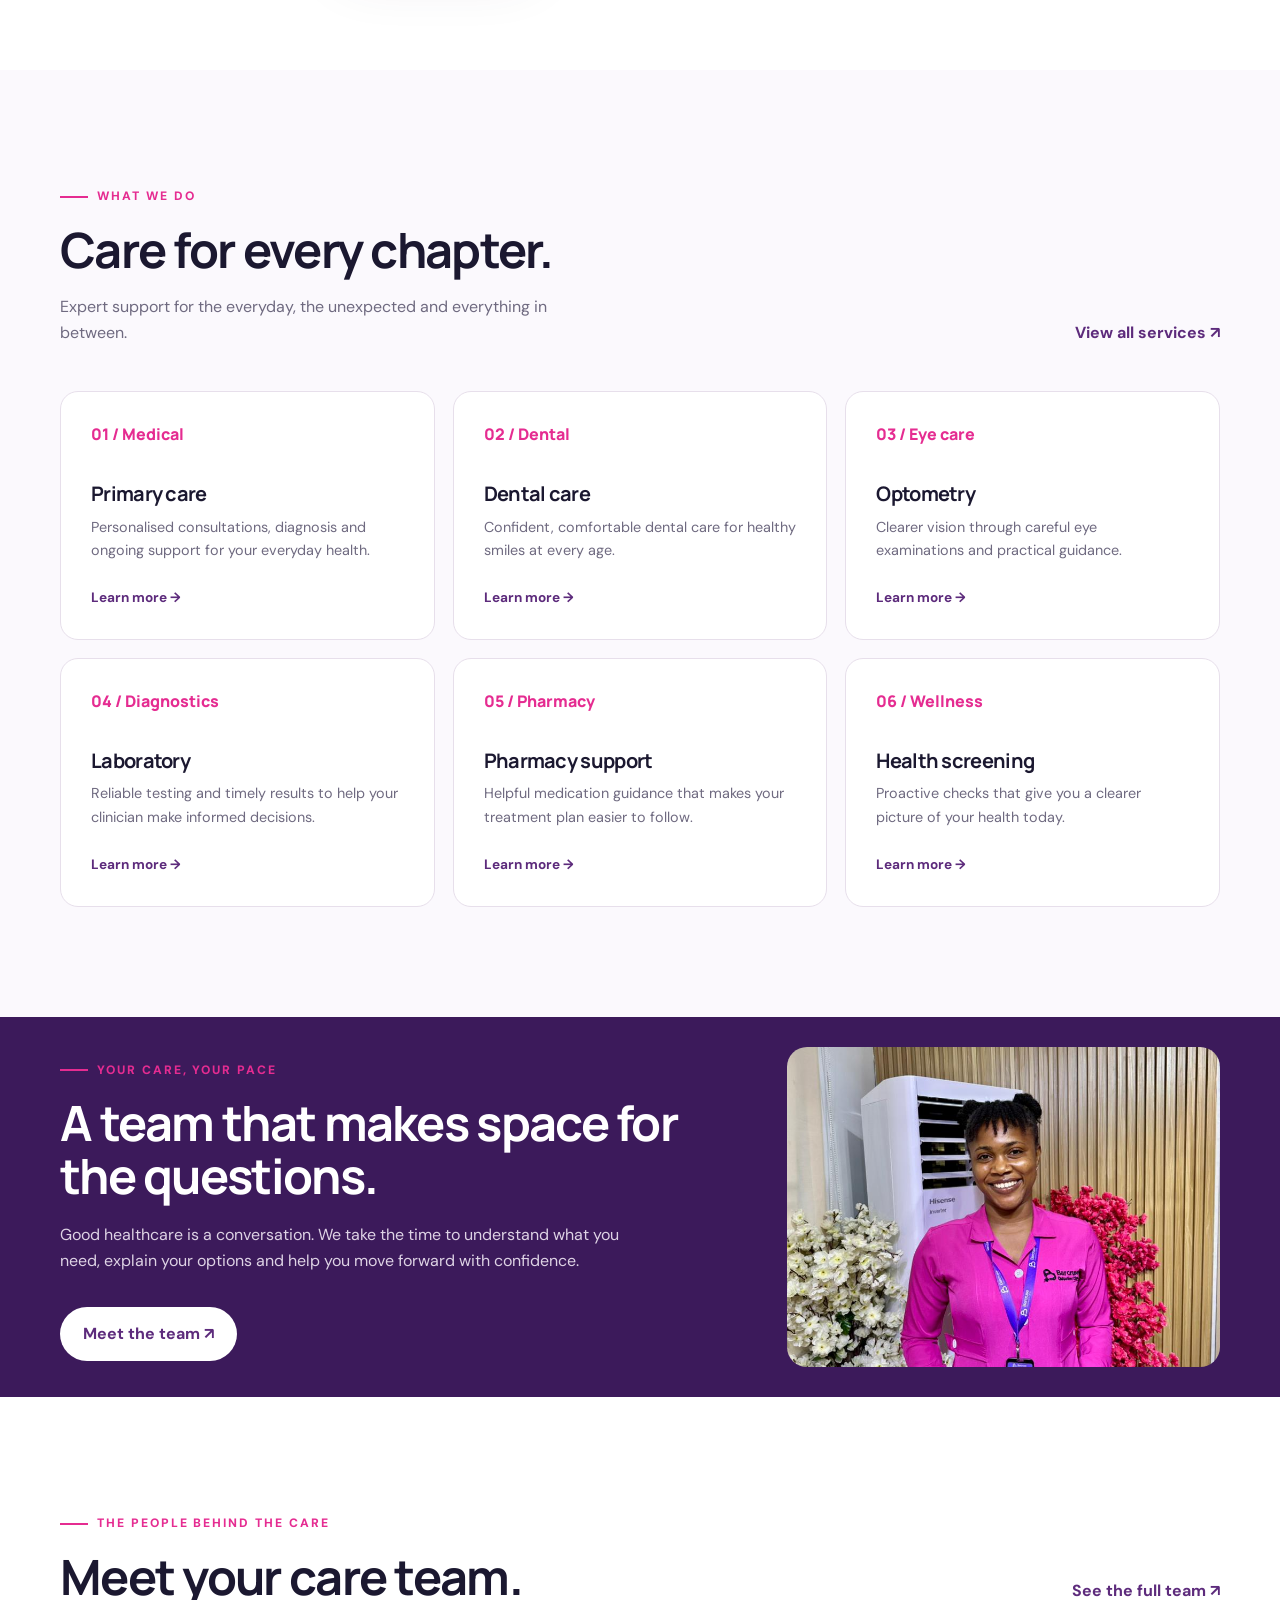
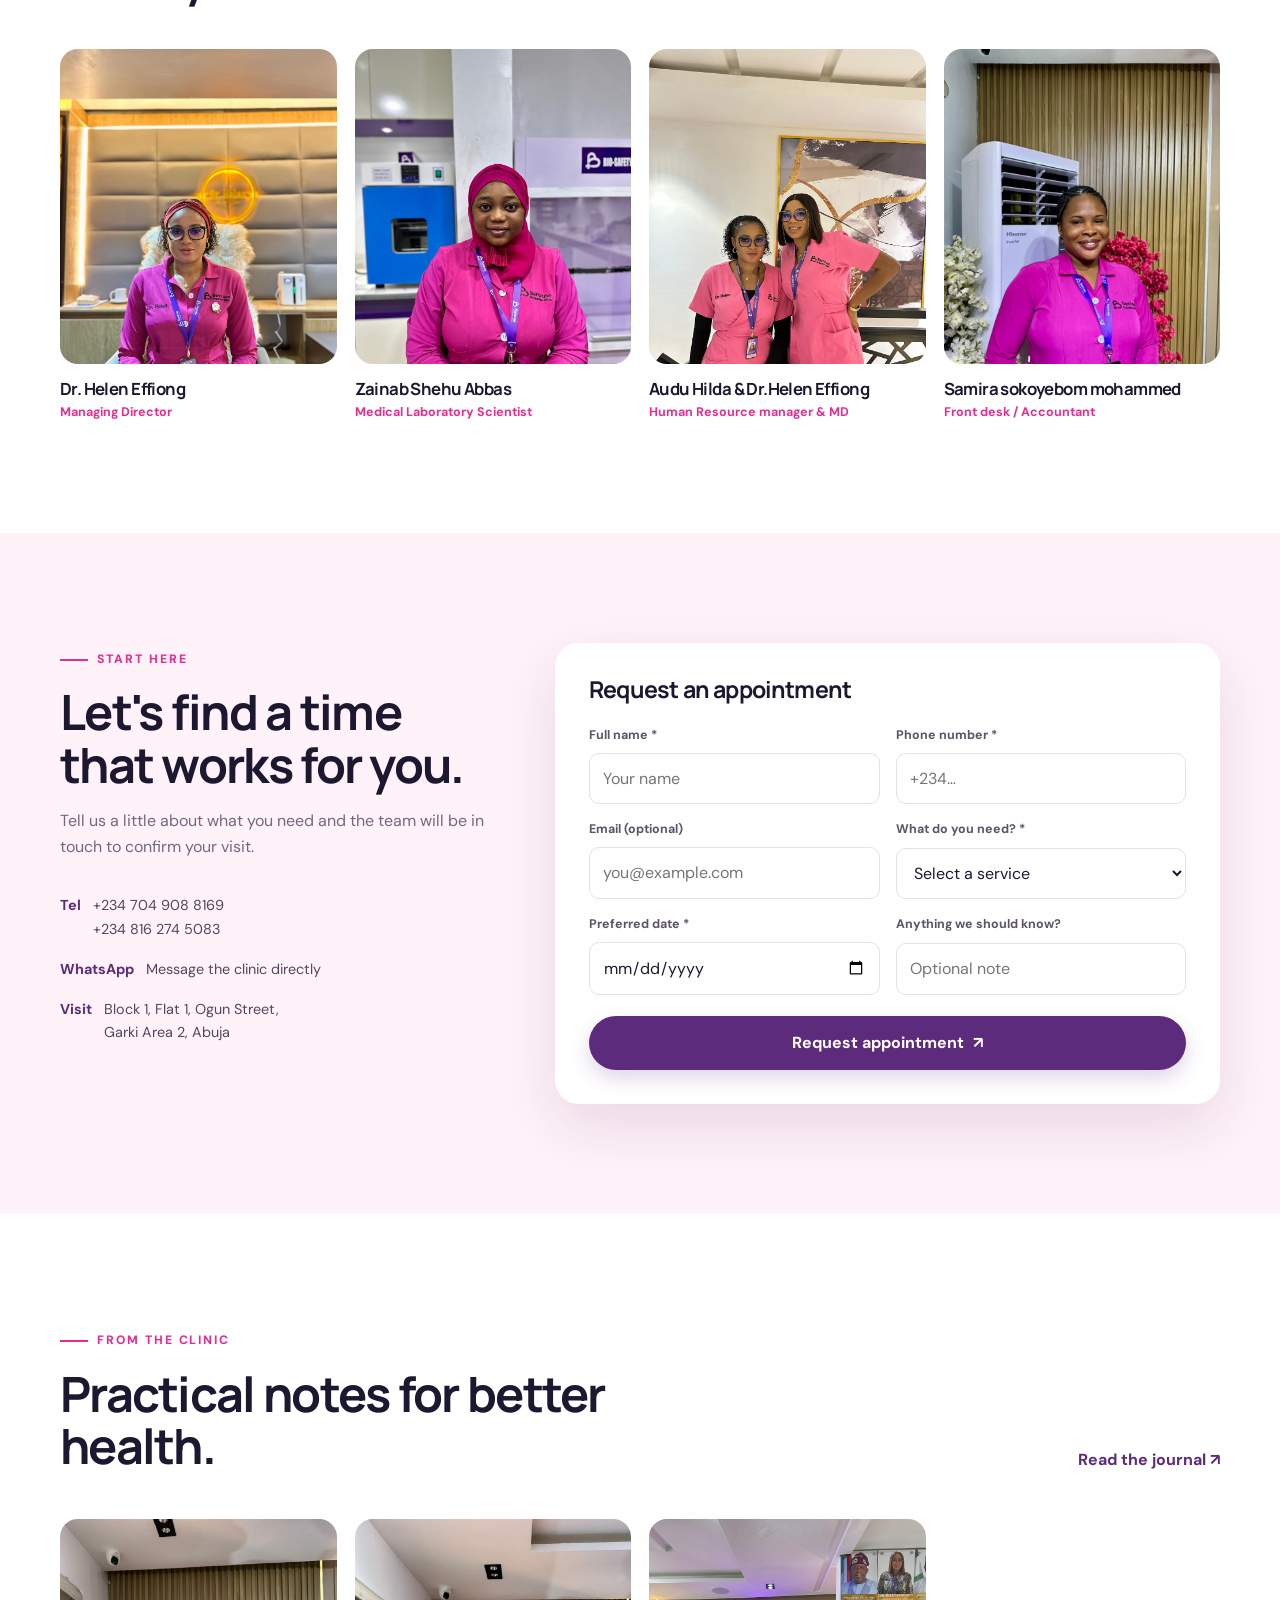
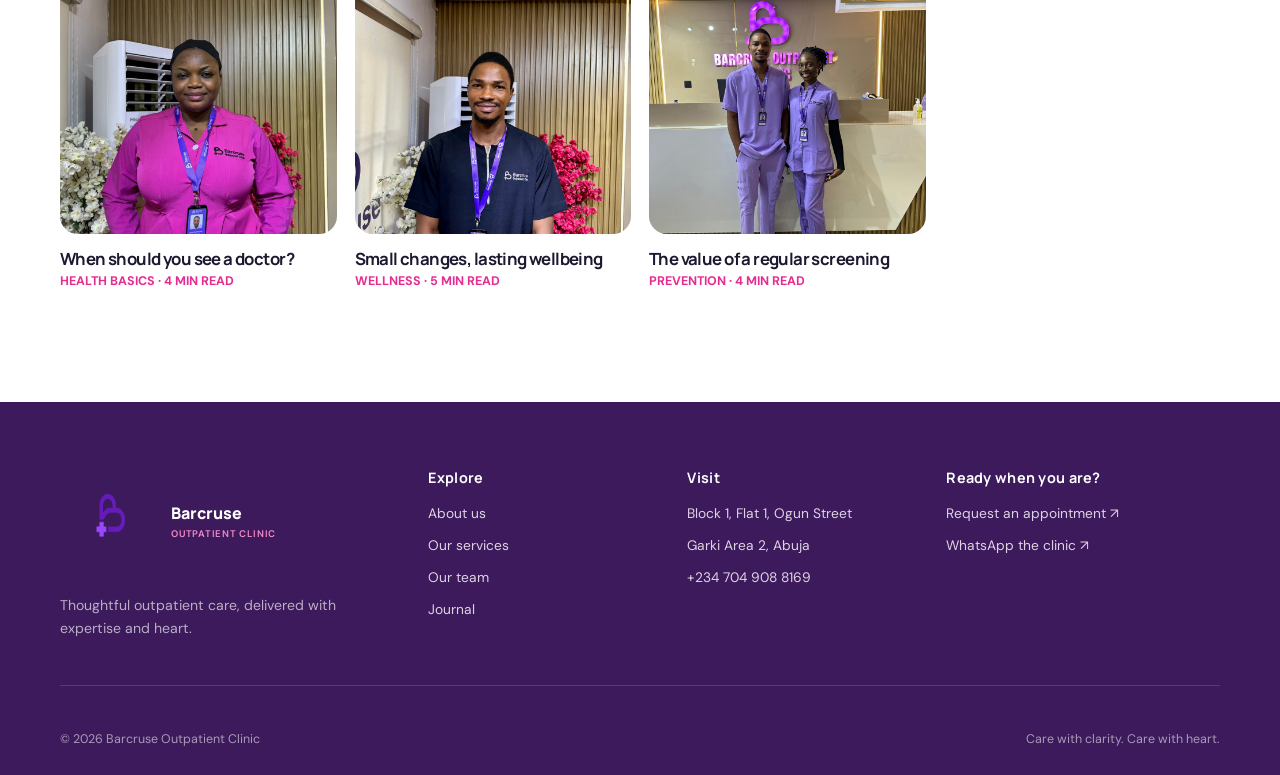
==== commit a07ede5e: "Update index.html" ====
--- a/index.html
+++ b/index.html
@@ -86,7 +86,7 @@
       <article class="person-card"><a href="blog/3.html"><img class="person-photo" src="attached_assets/WhatsApp_Image_2026-08-12_at_11.36.24_AM_1786532005154.jpeg" alt="Barcruse clinic team"><h3>The value of a regular screening</h3><p>PREVENTION · 4 MIN READ</p></a></article>
     </div></div></section>
   </main>
-  <footer class="site-footer"><div class="container footer-grid"><div><a class="brand" href="index.html"><span class="brand-mark">
+  <footer class="site-footer"><div class="container footer-grid"><div><a class="brand" href="index.html" aria-label="Barcruse home"><span>
     <img
         src="attached_assets/logo1_1782987223430.png"
         alt="Barcruse Outpatient Clinic logo"
